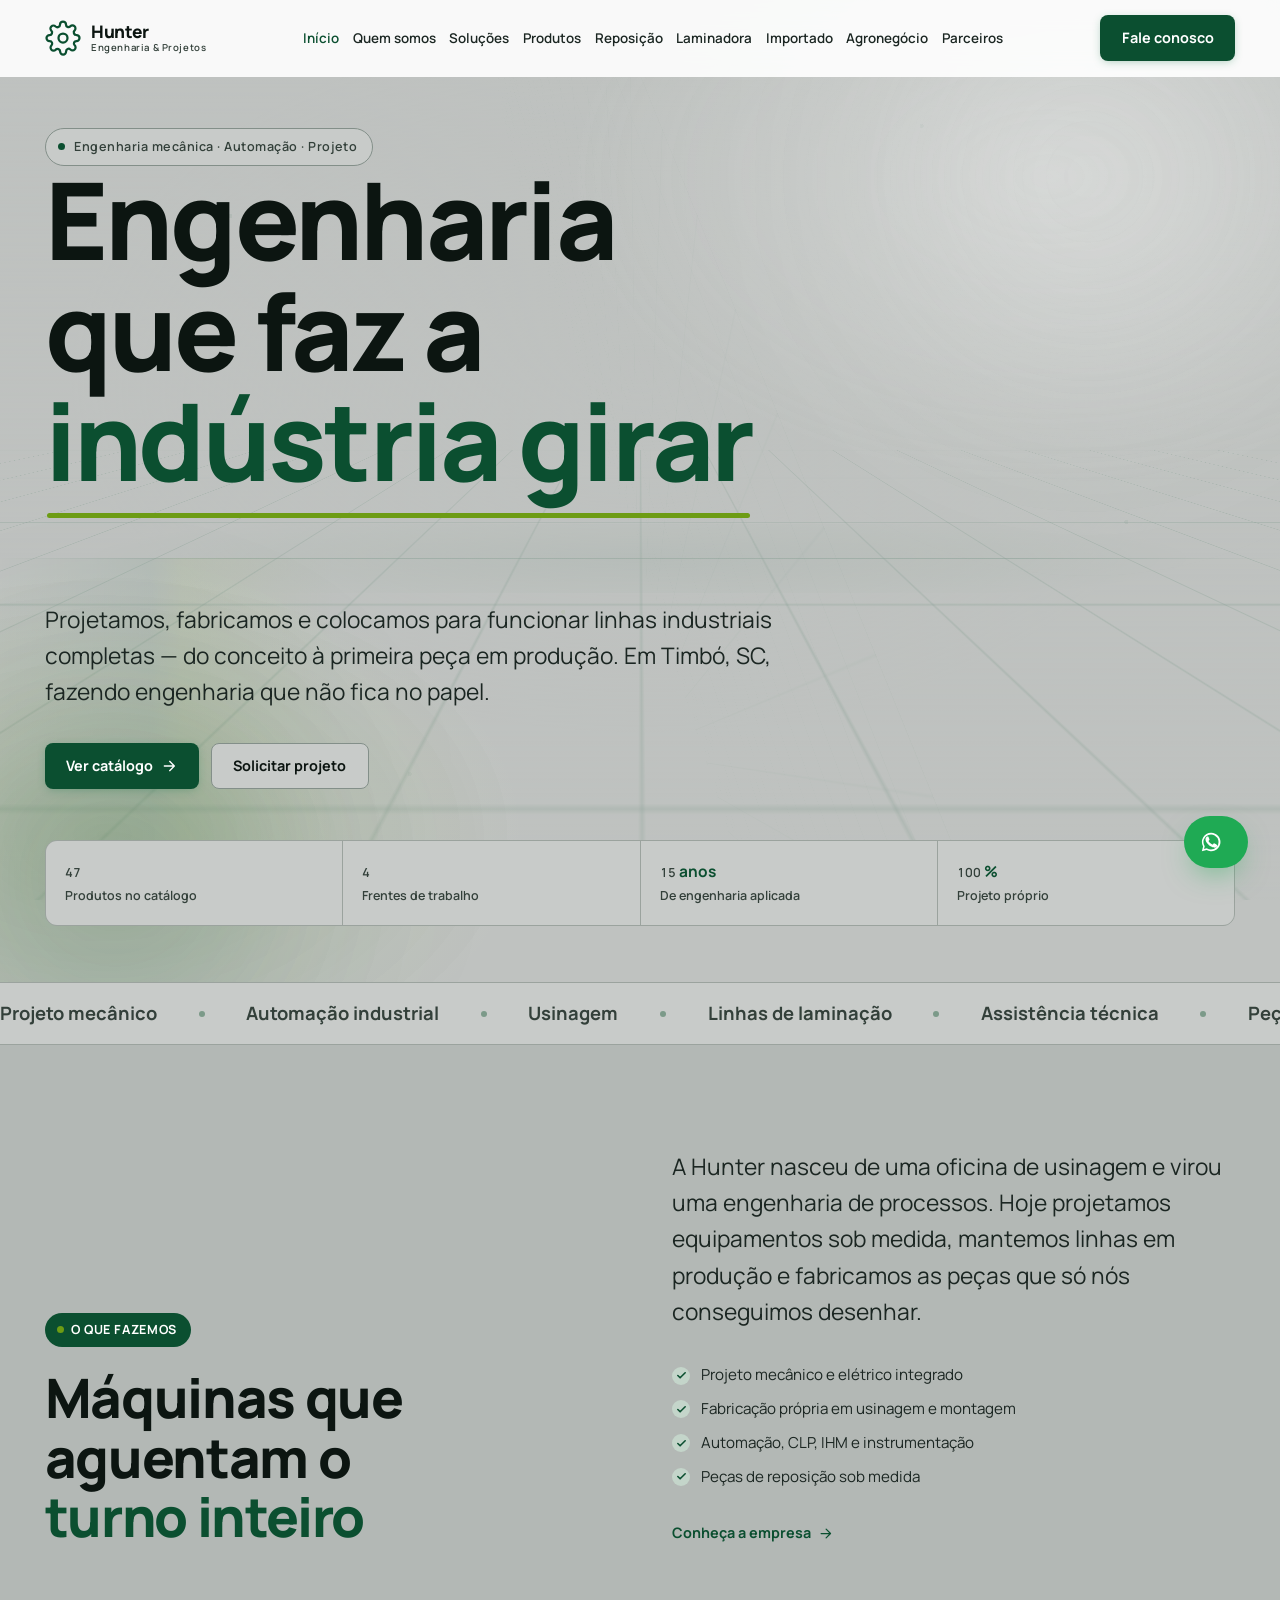
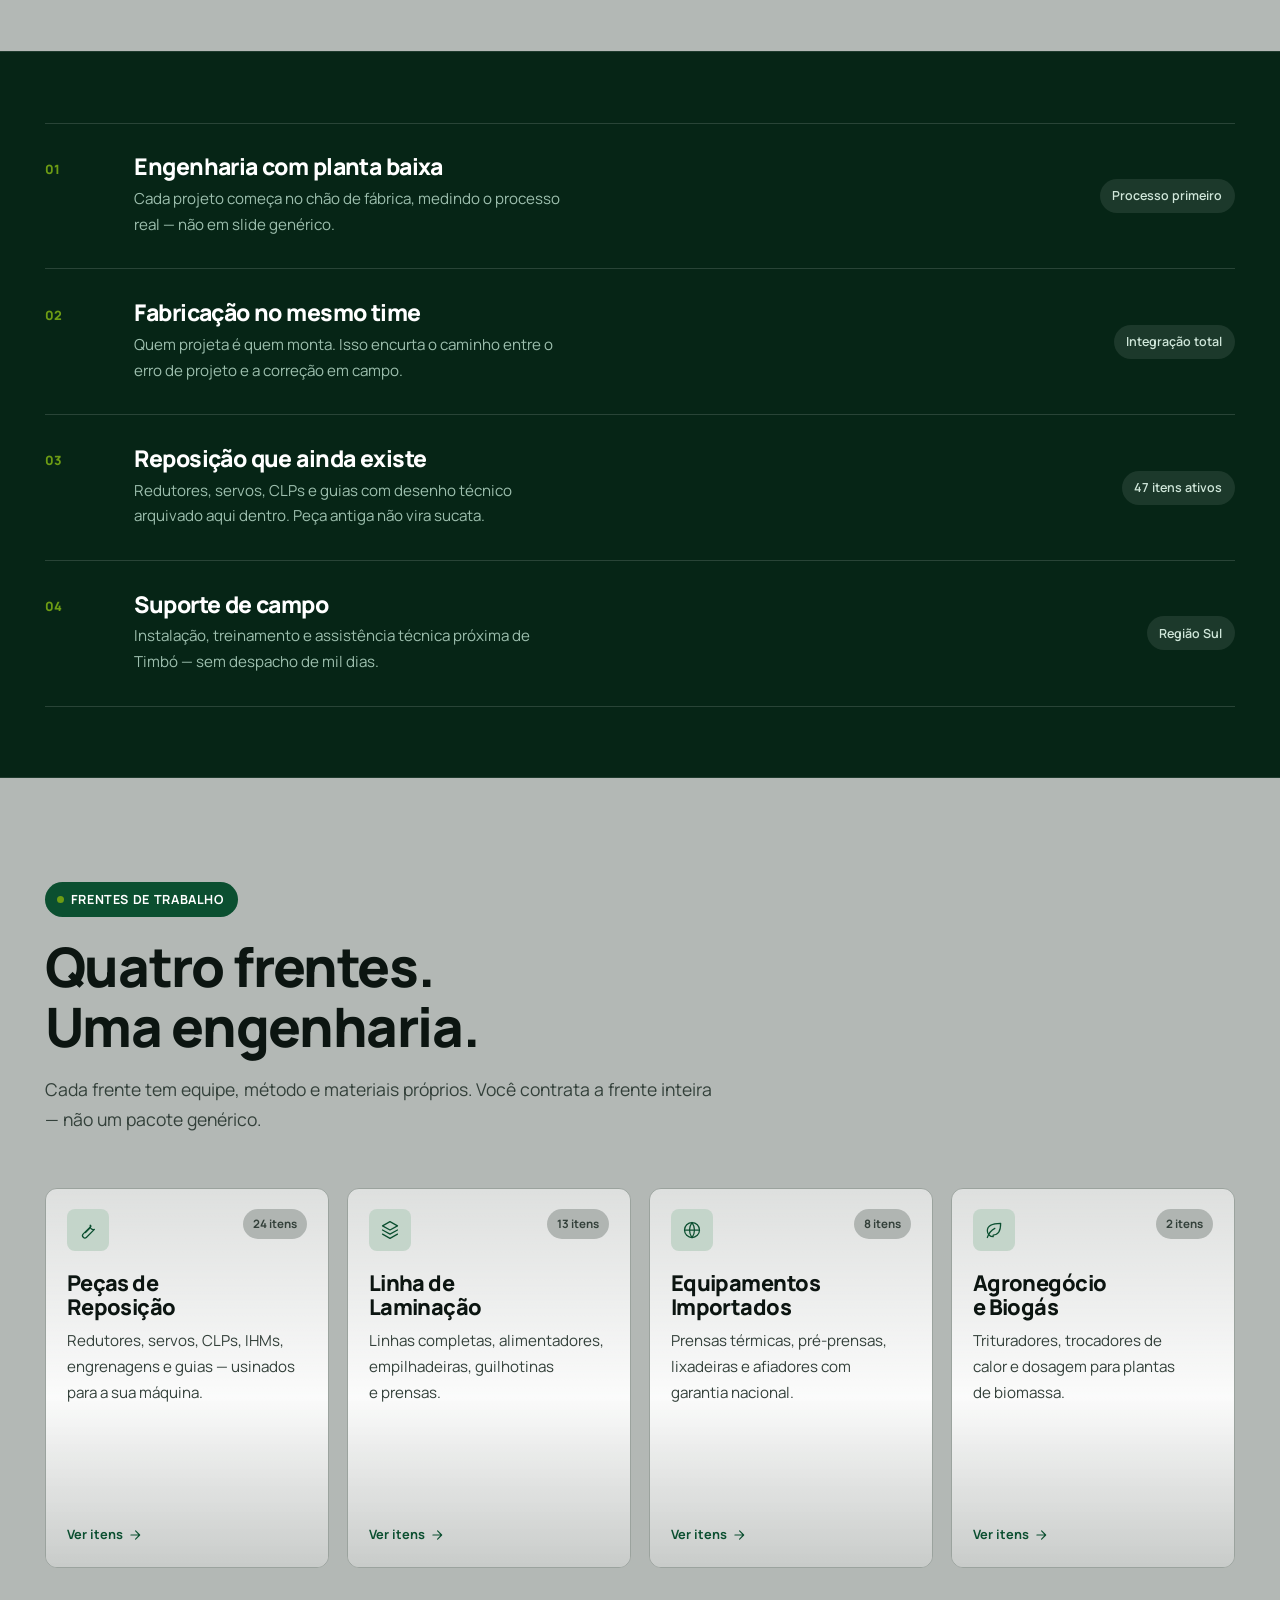
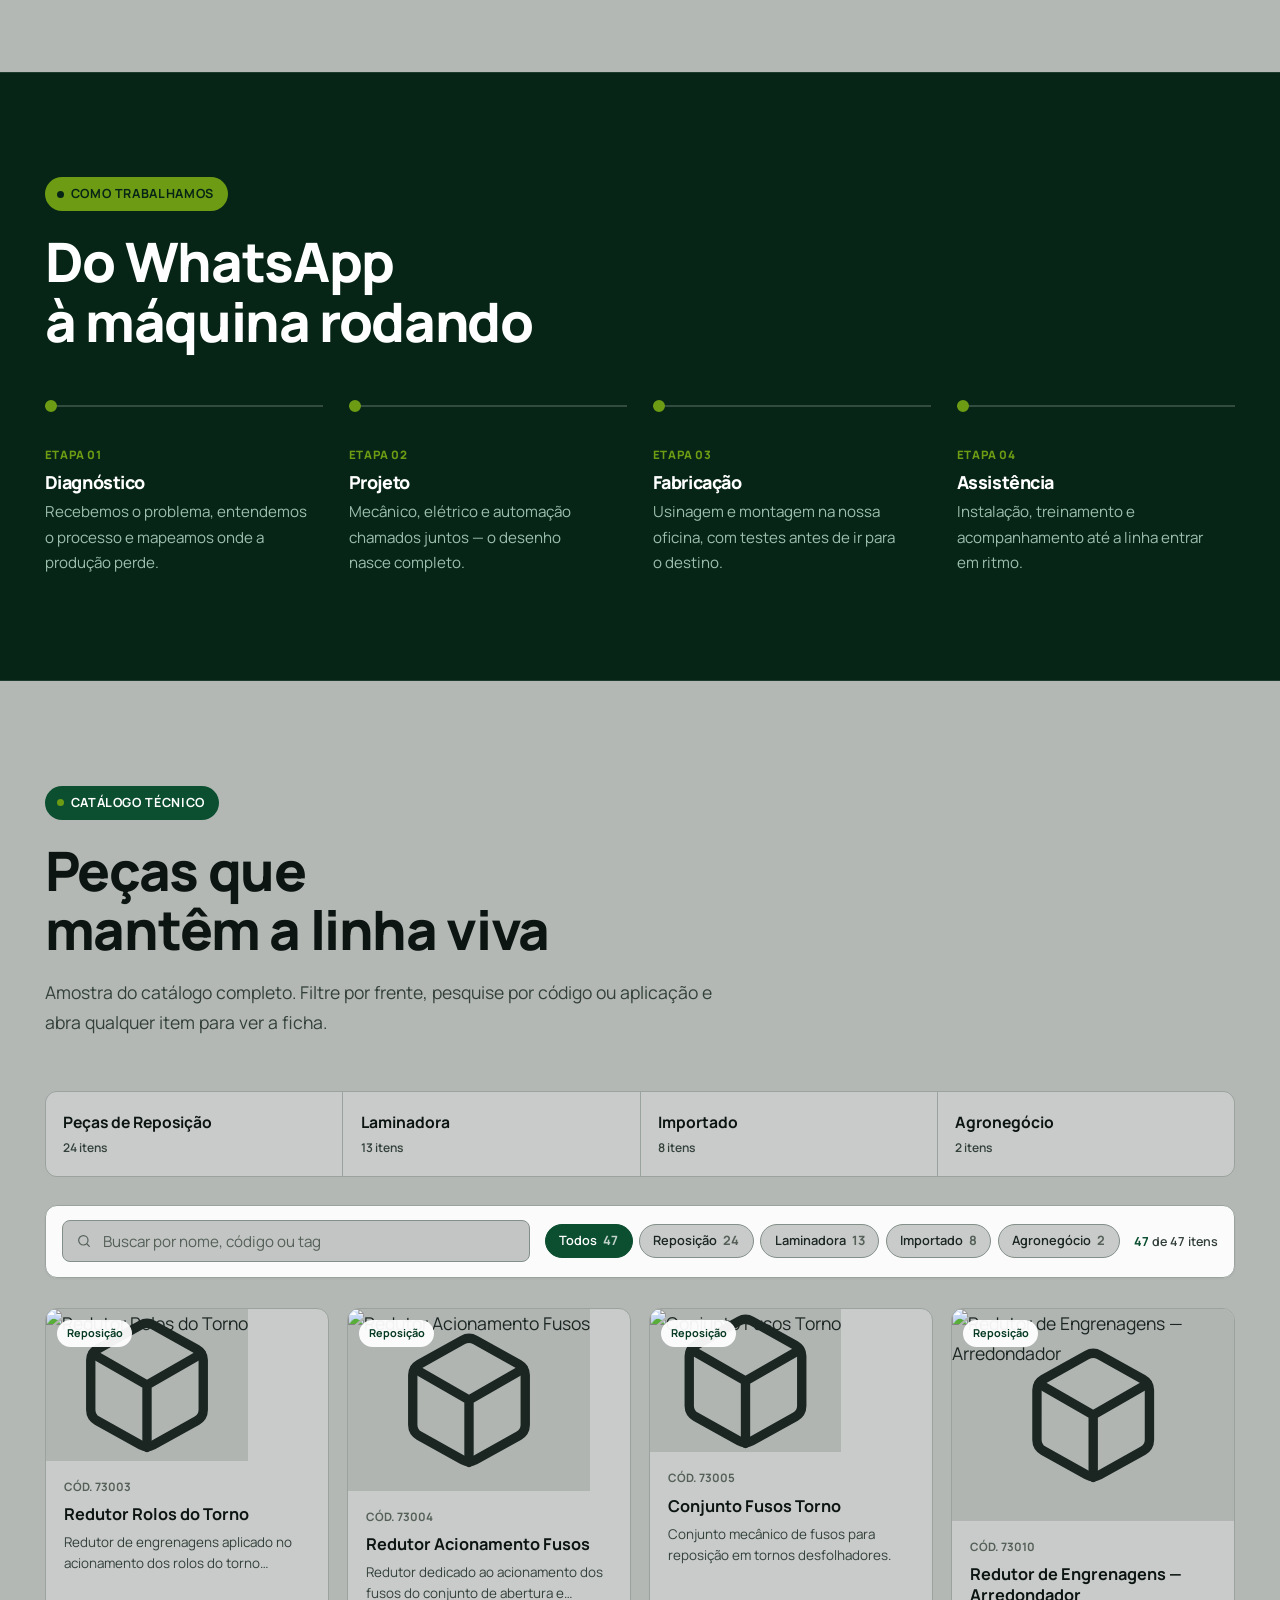
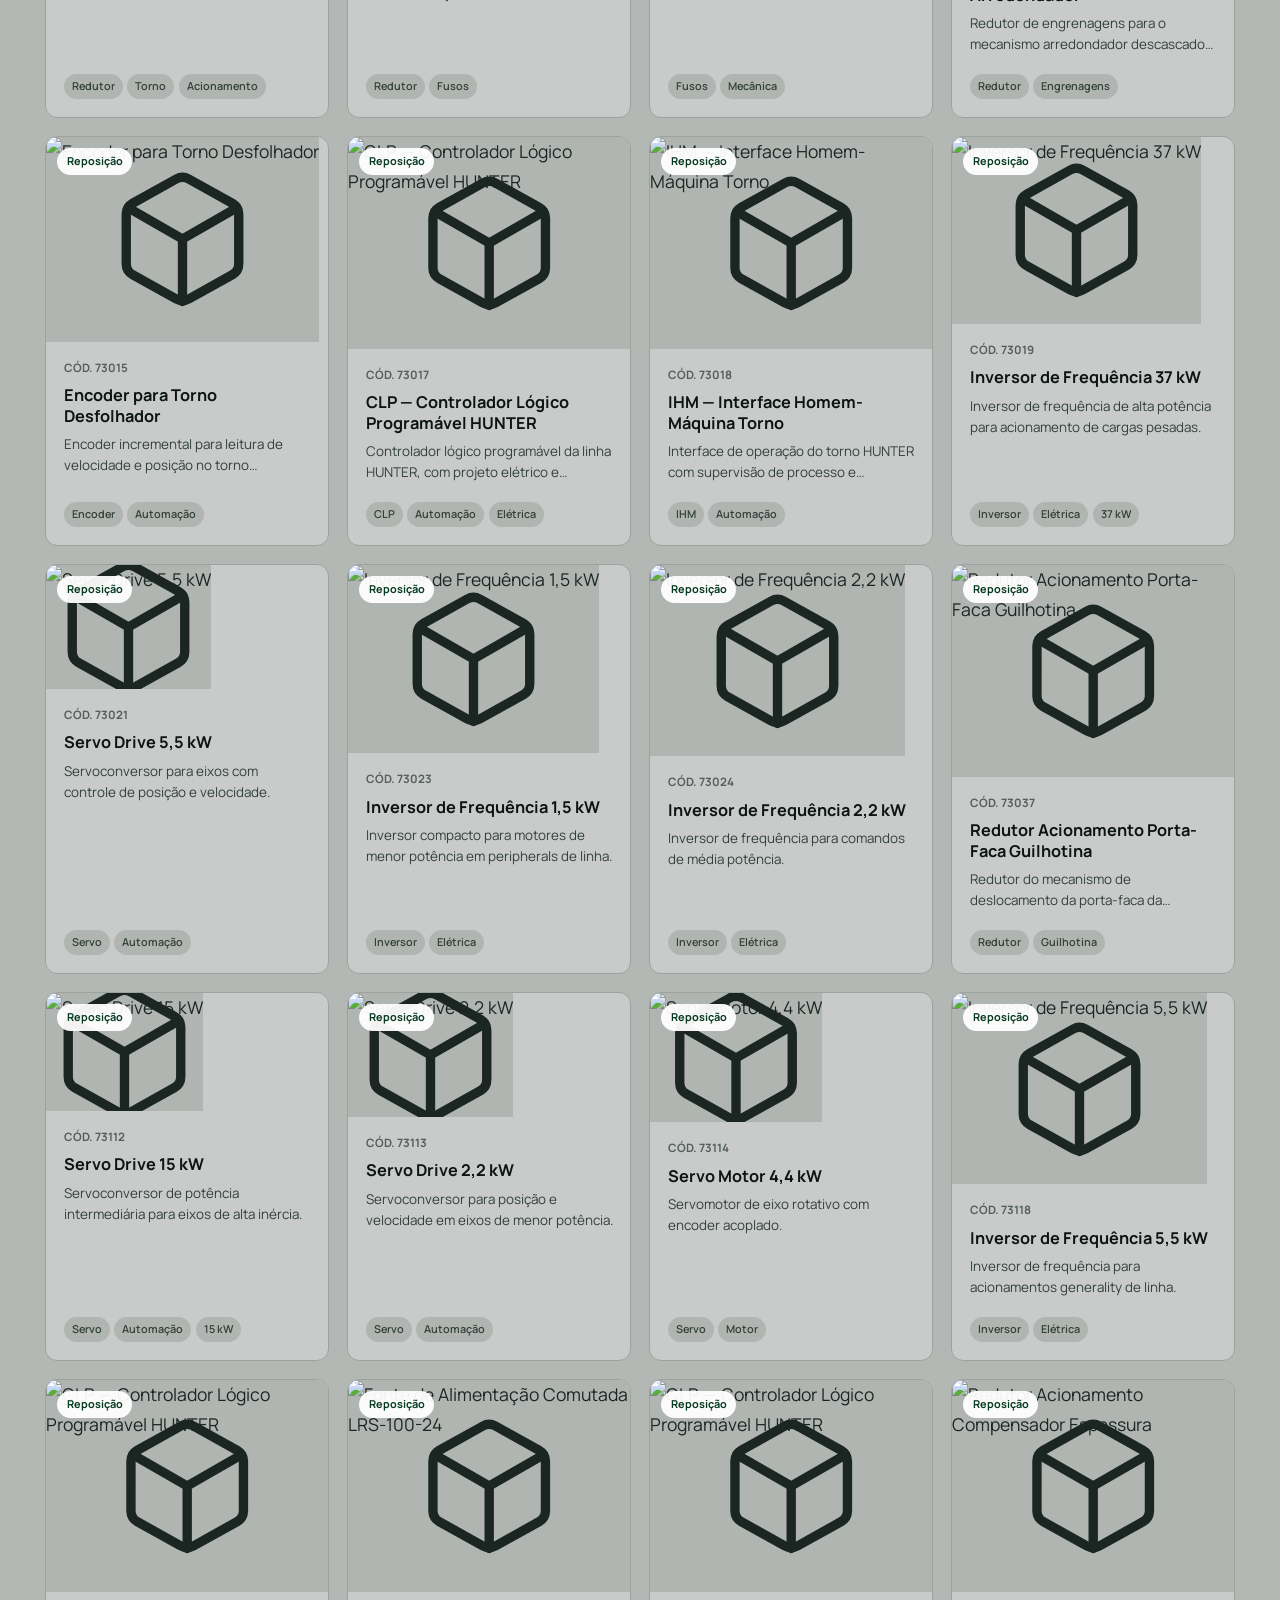
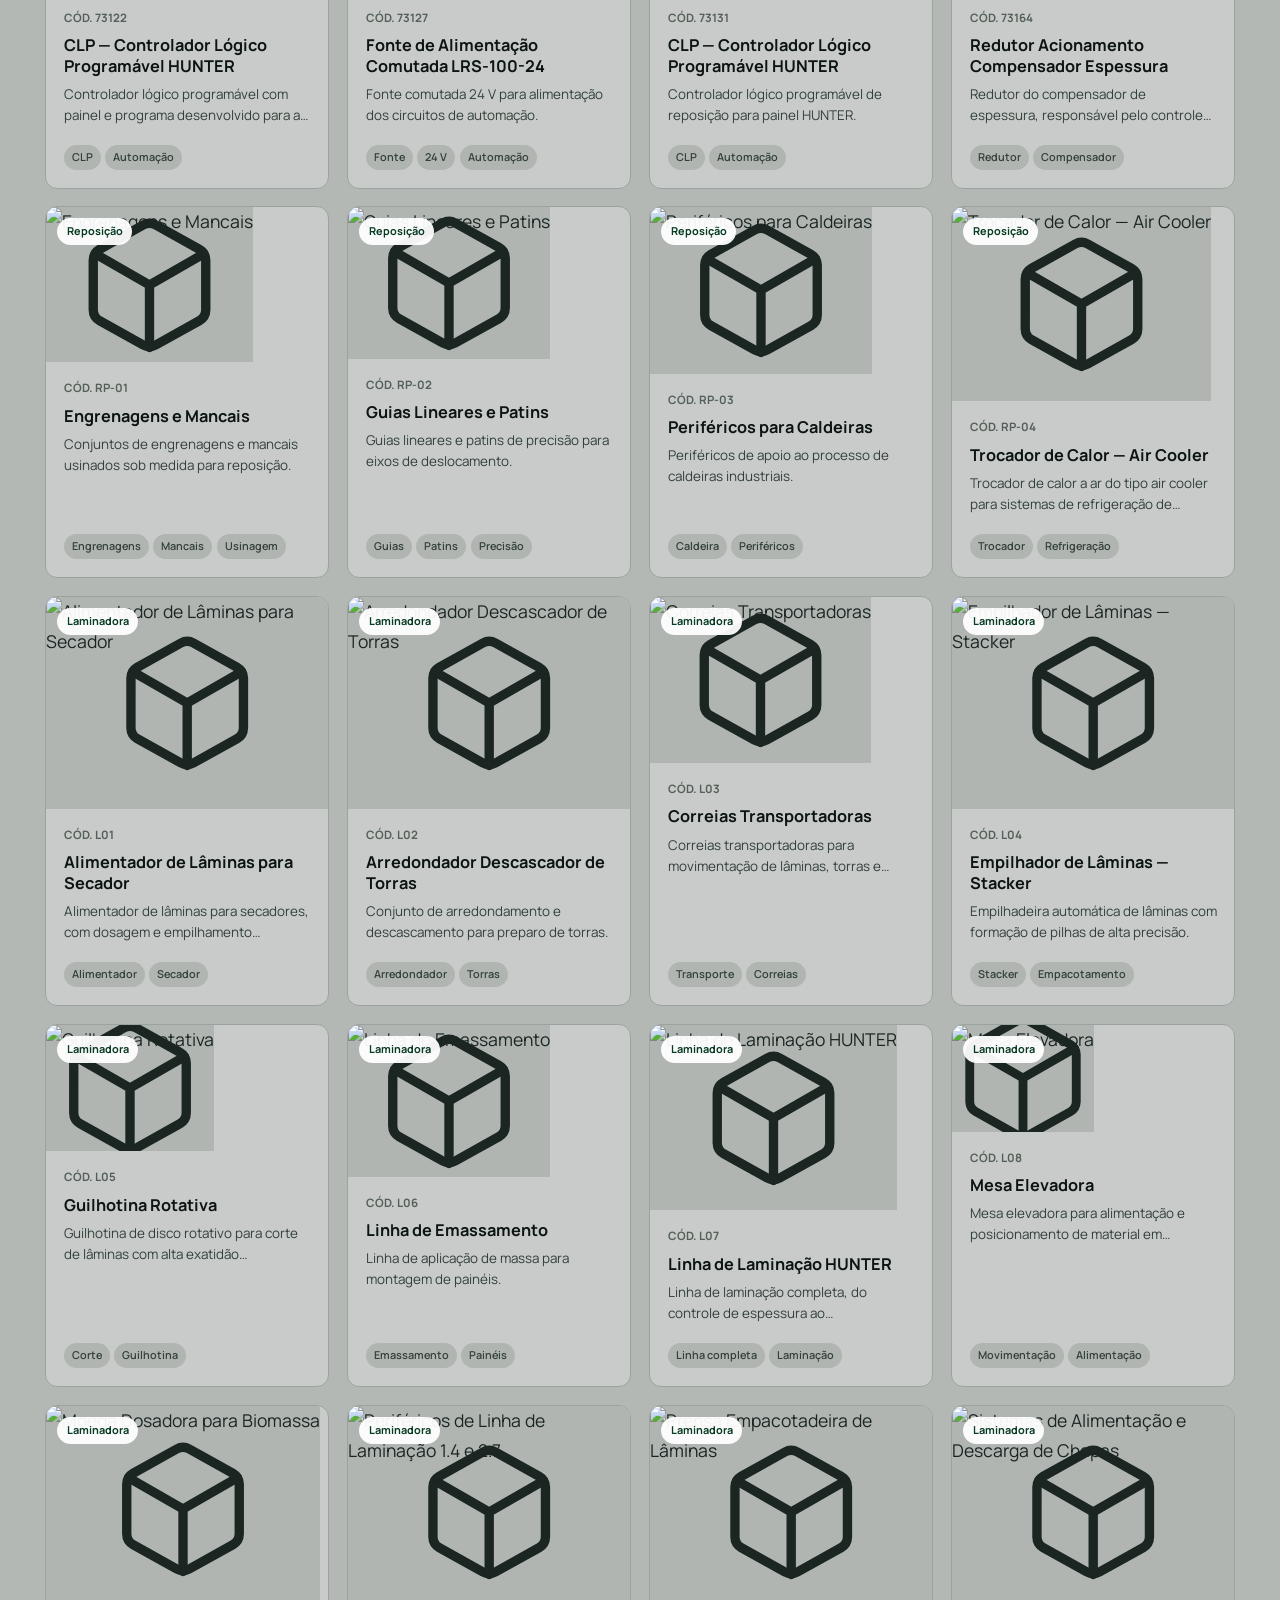
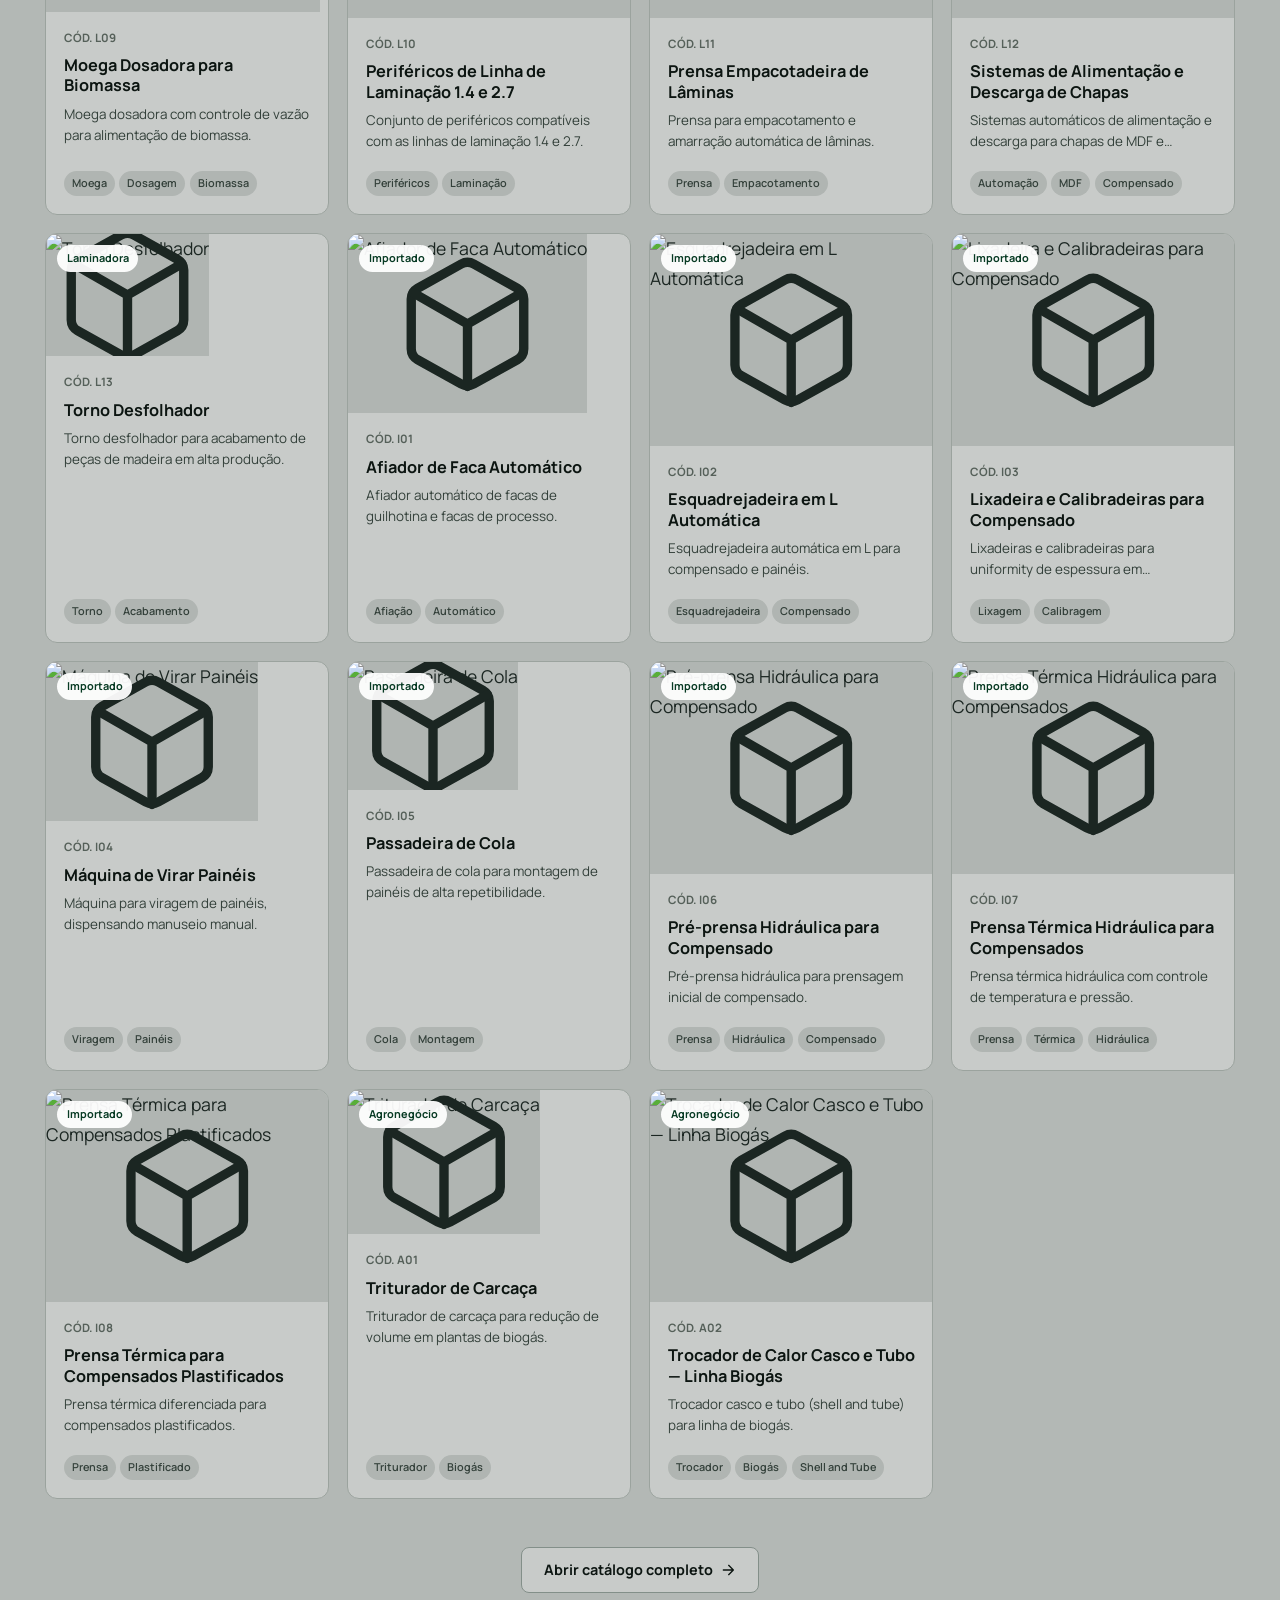
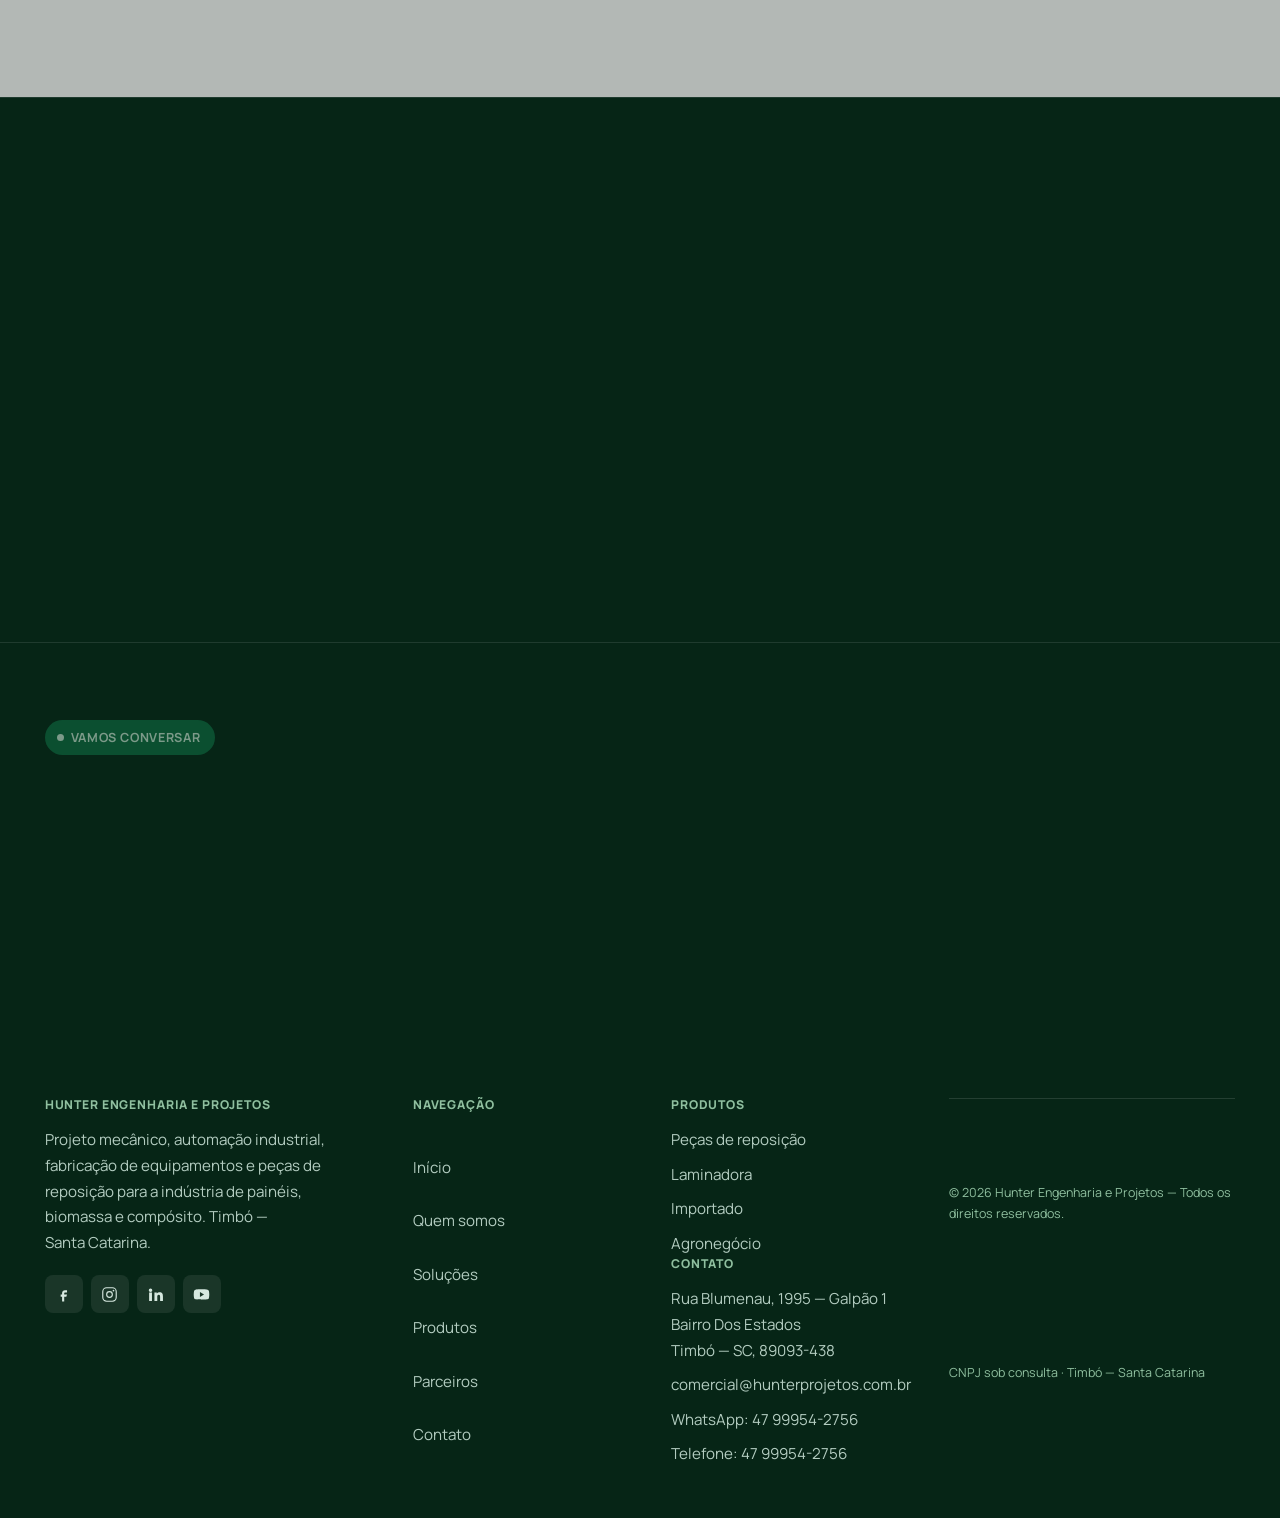
==== index.html @ d3ebcdc8 "Site institucional Hunter Engenharia e Projetos Site estatico multi-pagina, sem build e sem framewor" ====
<!DOCTYPE html>
<html lang="pt-BR">
<head>
<meta charset="utf-8">
<meta name="viewport" content="width=device-width, initial-scale=1">
<title>Hunter Engenharia e Projetos — Projetos, Automação e Linhas Industriais</title>
<meta name="description" content="Engenharia, projetos e fabricação de linhas de laminação, máquinas importadas, automação industrial e peças de reposição. Hunter Engenharia e Projetos, Timbó — SC.">
<meta name="theme-color" content="#04090c">
<meta property="og:type" content="website">
<meta property="og:locale" content="pt_BR">
<meta property="og:title" content="Hunter Engenharia e Projetos — Engenharia que produz">
<meta property="og:description" content="Projetos, fabricação, automação e assistência técnica para a indústria de painéis, biomassa e compósito.">
<link rel="icon" href="assets/img/favicon.svg" type="image/svg+xml">
<link rel="preconnect" href="https://fonts.googleapis.com">
<link rel="preconnect" href="https://fonts.gstatic.com" crossorigin>
<link href="https://fonts.googleapis.com/css2?family=Manrope:wght@400;500;600;700;800&display=swap" rel="stylesheet">
<link rel="stylesheet" href="assets/css/main.css">
</head>
<body>
<a class="skip" href="#conteudo">Pular para o conteúdo</a>
<div class="scroll-progress" aria-hidden="true"></div>
<!-- PRELOADER -->
  <div class="bg3d" aria-hidden="true">
    <div class="bg3d__wall"></div>
    <div class="bg3d__nodes"></div>
    <div class="bg3d__horizon"></div>
    <div class="bg3d__floor"></div>
    <div class="bg3d__beam"></div>
    <div class="bg3d__veil"></div>
  </div><div class="progress" aria-hidden="true"></div>
  <div class="preloader" role="status" aria-live="polite">
  <div class="pre-inner">
    <div class="pre-mark"><span>HUNTER</span></div>
    <div class="pre-bar"><i></i></div>
    <div class="pre-meta mono"><span>Carregando processos</span><b><span data-pre-num>000</span>%</b></div>
  </div>
</div>
<!-- HEADER -->
<header class="hdr">
  <div class="wrap hdr-in">
    <a class="logo" href="index.html" aria-label="Hunter Engenharia e Projetos — início"></a>
        <nav class="nav" aria-label="Navegação principal">
      <div class="nav-item"><a class="nav-link" href="index.html" data-nav="index.html">Início</a></div>
      <div class="nav-item"><a class="nav-link" href="quem-somos.html" data-nav="quem-somos.html">Quem somos</a></div>
      <div class="nav-item"><a class="nav-link" href="solucoes.html" data-nav="solucoes.html">Soluções</a></div>
      <div class="nav-item"><a class="nav-link" href="produtos.html" data-nav="produtos.html">Produtos</a></div>
      <div class="nav-item"><a class="nav-link" href="pages/reposicao.html" data-nav="reposicao.html">Reposição</a></div>
      <div class="nav-item"><a class="nav-link" href="pages/laminadora.html" data-nav="laminadora.html">Laminadora</a></div>
      <div class="nav-item"><a class="nav-link" href="pages/importado.html" data-nav="importado.html">Importado</a></div>
      <div class="nav-item"><a class="nav-link" href="pages/agronegocio.html" data-nav="agronegocio.html">Agronegócio</a></div>
      <div class="nav-item"><a class="nav-link" href="clientes.html" data-nav="clientes.html">Parceiros</a></div>
    </nav>

    <div class="hdr-cta">
      <a class="btn btn--primary" href="contato.html"><span>Fale conosco</span></a>
      <button class="burger" aria-label="Abrir menu" aria-expanded="false"><span></span><span></span><span></span></button>
    </div>
  </div>
</header>
<!-- DRAWER MOBILE -->
<div class="drawer" aria-hidden="true">
  <div class="drawer-bd"></div>
  <div class="drawer-panel">
    <div class="drawer-head">
      <span class="mono mono--teal">Menu</span>
      <button class="modal-x" aria-label="Fechar menu"><svg aria-hidden="true"><use href="#i-x"></use></svg></button>
    </div>
    <div class="drawer-body">
            <nav class="drawer-nav" aria-label="Navegação mobile">
        <a href="index.html">Início</a>
        <a href="quem-somos.html">Quem somos</a>
        <a href="solucoes.html">Soluções</a>
        <a href="produtos.html">Produtos</a>
        <a href="pages/reposicao.html">Reposição</a>
        <a href="pages/laminadora.html">Laminadora</a>
        <a href="pages/importado.html">Importado</a>
        <a href="pages/agronegocio.html">Agronegócio</a>
        <a href="clientes.html">Parceiros</a>
      </nav>

      <div class="drawer-cta">
        <a class="btn btn--primary" href="contato.html"><span>Solicitar orçamento</span></a>
        <a class="btn btn--ghost" href="https://api.whatsapp.com/send?phone=5547999542756" target="_blank" rel="noopener">
          <svg aria-hidden="true"><use href="#i-wa"></use></svg><span>WhatsApp</span>
        </a>
      </div>
      <div class="drawer-foot">
        <a class="mono" href="mailto:comercial@hunterprojetos.com.br">comercial@hunterprojetos.com.br</a>
        <p class="mono" style="margin-top:.8rem;color:var(--txt-4)">Rua Blumenau, 1995 — Galpão 1<br>Timbó — SC, 89093-438</p>
      </div>
    </div>
  </div>
</div>
<main id="conteudo">
  <!-- ======================= HERO ======================= -->
  <section class="hero">
<div class="wrap hero-in">
      <div class="hero-badge">
        <span class="pulse" aria-hidden="true"></span>
        <span class="mono">Engenharia mecânica · Automação · Projeto</span>
      </div>
      <h1>
          <span class="l"><span>Engenharia</span></span>
          <span class="l"><span>que faz a</span></span>
          <span class="l"><span><span class="hl">indústria girar</span></span></span>
        </h1>
      <p class="hero-sub">
        Projetamos, fabricamos e colocamos para funcionar linhas industriais completas —
        do conceito à primeira peça em produção. Em Timbó, SC, fazendo engenharia
        que não fica no papel.
      </p>
      <div class="hero-actions">
        <a class="btn btn--primary" href="produtos.html">
          <span>Ver catálogo</span>
          <svg aria-hidden="true"><use href="#i-arrow-r"></use></svg>
        </a>
        <a class="btn btn--ghost" href="contato.html">
          <span>Solicitar projeto</span>
        </a>
      </div>
      <div class="hero-stats">
        <div class="hero-stat">
          <b><span data-count="47">0</span></b>
          <span>Produtos no catálogo</span>
        </div>
        <div class="hero-stat">
          <b><span data-count="4">0</span></b>
          <span>Frentes de trabalho</span>
        </div>
        <div class="hero-stat">
          <b><span data-count="15">0</span><sup>anos</sup></b>
          <span>De engenharia aplicada</span>
        </div>
        <div class="hero-stat">
          <b><span data-count="100">0</span><sup>%</sup></b>
          <span>Projeto próprio</span>
        </div>
      </div>
    </div>
</section>
  <!-- ======================= MARQUEE ======================= -->
  <div class="marquee" data-speed="46" aria-hidden="true">
    <div class="mq-track">
      <span class="mq-item">Projeto mecânico</span>
      <span class="mq-item">Automação industrial</span>
      <span class="mq-item">Usinagem</span>
      <span class="mq-item">Linhas de laminação</span>
      <span class="mq-item">Assistência técnica</span>
      <span class="mq-item">Peças de reposição</span>
    </div>
  </div>
  <!-- ======================= MANIFESTO ======================= -->
  <section class="section">
<div class="wrap rel">
      <div class="grid g-2" style="align-items:end;gap:clamp(2rem,5vw,5rem)">
        <div>
          <span class="eyebrow">O que fazemos</span>
          <h2 class="d3" data-rv>
            Máquinas que<br>aguentam o<br><span class="accent">turno inteiro</span>
          </h2>
        </div>
        <div data-rv style="--d:.15s">
          <p class="lead">
            A Hunter nasceu de uma oficina de usinagem e virou uma engenharia de
            processos. Hoje projetamos equipamentos sob medida, mantemos linhas em
            produção e fabricamos as peças que só nós conseguimos desenhar.
          </p>
          <ul class="mono-list mt-3">
            <li>Projeto mecânico e elétrico integrado</li>
            <li>Fabricação própria em usinagem e montagem</li>
            <li>Automação, CLP, IHM e instrumentação</li>
            <li>Peças de reposição sob medida</li>
          </ul>
          <a class="arrow-link mt-3" href="quem-somos.html">
            Conheça a empresa <svg aria-hidden="true"><use href="#i-arrow-r"></use></svg>
          </a>
        </div>
      </div>
    </div>
  </section>
  <!-- ======================= DIFERENCIAIS ======================= -->
  <section class="section section--tight section--dark">
    <div class="wrap rel">
      <div class="dif-list" >
        <article class="dif" data-rv>
          <span class="dif-n">01</span>
          <div>
            <h3>Engenharia com planta baixa</h3>
            <p>Cada projeto começa no chão de fábrica, medindo o processo real — não em slide genérico.</p>
          </div>
          <span class="dif-tag">Processo primeiro</span>
        </article>
        <article class="dif" data-rv style="--d:.08s">
          <span class="dif-n">02</span>
          <div>
            <h3>Fabricação no mesmo time</h3>
            <p>Quem projeta é quem monta. Isso encurta o caminho entre o erro de projeto e a correção em campo.</p>
          </div>
          <span class="dif-tag">Integração total</span>
        </article>
        <article class="dif" data-rv style="--d:.16s">
          <span class="dif-n">03</span>
          <div>
            <h3>Reposição que ainda existe</h3>
            <p>Redutores, servos, CLPs e guias com desenho técnico arquivado aqui dentro. Peça antiga não vira sucata.</p>
          </div>
          <span class="dif-tag">47 itens ativos</span>
        </article>
        <article class="dif" data-rv style="--d:.24s">
          <span class="dif-n">04</span>
          <div>
            <h3>Suporte de campo</h3>
            <p>Instalação, treinamento e assistência técnica próxima de Timbó — sem despacho de mil dias.</p>
          </div>
          <span class="dif-tag">Região Sul</span>
        </article>
      </div>
    </div>
  </section>
  <!-- ======================= SOLUÇÕES ======================= -->
  <section class="section">
<div class="wrap rel">
      <div class="sec-head">
        <span class="eyebrow">Frentes de trabalho</span>
        <h2 class="d3" data-rv>Quatro frentes.<br>Uma engenharia.</h2>
        <p data-rv style="--d:.1s">
          Cada frente tem equipe, método e materiais próprios. Você contrata a
          frente inteira — não um pacote genérico.
        </p>
      </div>
      <div class="sol-grid">
        <a class="sol" href="pages/reposicao.html" data-rv>
          <span class="sol-img" aria-hidden="true" data-parallax="0.04"><img loading="lazy" decoding="async" src="https://www.hunterprojetos.com.br/admin/arquivos/produtos/01.28_04_2026_13_42_26_mini.jpeg" alt=""></span>
          <span class="sol-top">
            <span class="sol-ico" aria-hidden="true"><svg><use href="#i-wrench"></use></svg></span>
            <span class="sol-count">24 itens</span>
          </span>
          <h3>Peças de<br>Reposição</h3>
          <p>Redutores, servos, CLPs, IHMs, engrenagens e guias — usinados para a sua máquina.</p>
          <span class="sol-go">Ver itens <svg aria-hidden="true"><use href="#i-arrow-r"></use></svg></span>
          <span class="sol-big" aria-hidden="true">24</span>
        </a>
        <a class="sol" href="pages/laminadora.html" data-rv style="--d:.09s">
          <span class="sol-img" aria-hidden="true" data-parallax="0.04"><img loading="lazy" decoding="async" src="https://www.hunterprojetos.com.br/admin/arquivos/produtos/01.21_04_2026_16_25_47_mini.jpeg" alt=""></span>
          <span class="sol-top">
            <span class="sol-ico" aria-hidden="true"><svg><use href="#i-layers"></use></svg></span>
            <span class="sol-count">13 itens</span>
          </span>
          <h3>Linha de<br>Laminação</h3>
          <p>Linhas completas, alimentadores, empilhadeiras, guilhotinas e prensas.</p>
          <span class="sol-go">Ver itens <svg aria-hidden="true"><use href="#i-arrow-r"></use></svg></span>
          <span class="sol-big" aria-hidden="true">13</span>
        </a>
        <a class="sol" href="pages/importado.html" data-rv style="--d:.18s">
          <span class="sol-img" aria-hidden="true" data-parallax="0.04"><img loading="lazy" decoding="async" src="https://www.hunterprojetos.com.br/admin/arquivos/produtos/02.7_04_2026_19_49_11_mini.jpeg" alt=""></span>
          <span class="sol-top">
            <span class="sol-ico" aria-hidden="true"><svg><use href="#i-globe"></use></svg></span>
            <span class="sol-count">8 itens</span>
          </span>
          <h3>Equipamentos<br>Importados</h3>
          <p>Prensas térmicas, pré-prensas, lixadeiras e afiadores com garantia nacional.</p>
          <span class="sol-go">Ver itens <svg aria-hidden="true"><use href="#i-arrow-r"></use></svg></span>
          <span class="sol-big" aria-hidden="true">08</span>
        </a>
        <a class="sol" href="pages/agronegocio.html" data-rv style="--d:.27s">
          <span class="sol-img" aria-hidden="true" data-parallax="0.04"><img loading="lazy" decoding="async" src="https://www.hunterprojetos.com.br/admin/arquivos/produtos/01.14_04_2026_18_54_23_mini.jpeg" alt=""></span>
          <span class="sol-top">
            <span class="sol-ico" aria-hidden="true"><svg><use href="#i-leaf"></use></svg></span>
            <span class="sol-count">2 itens</span>
          </span>
          <h3>Agronegócio<br>e Biogás</h3>
          <p>Trituradores, trocadores de calor e dosagem para plantas de biomassa.</p>
          <span class="sol-go">Ver itens <svg aria-hidden="true"><use href="#i-arrow-r"></use></svg></span>
          <span class="sol-big" aria-hidden="true">02</span>
        </a>
      </div>
    </div>
  </section>
  <!-- ======================= PROCESSO ======================= -->
  <section class="section section--dark">
    <div class="wrap rel">
      <div class="sec-head">
        <span class="eyebrow">Como trabalhamos</span>
        <h2 class="d3" data-rv>Do WhatsApp<br>à máquina rodando</h2>
      </div>
      <div class="proc-track">
        <article class="proc" data-rv>
          <span class="proc-dot" aria-hidden="true"></span>
          <em>ETAPA 01</em>
          <h4>Diagnóstico</h4>
          <p>Recebemos o problema, entendemos o processo e mapeamos onde a produção perde.</p>
        </article>
        <article class="proc" data-rv style="--d:.12s">
          <span class="proc-dot" aria-hidden="true"></span>
          <em>ETAPA 02</em>
          <h4>Projeto</h4>
          <p>Mecânico, elétrico e automação chamados juntos — o desenho nasce completo.</p>
        </article>
        <article class="proc" data-rv style="--d:.24s">
          <span class="proc-dot" aria-hidden="true"></span>
          <em>ETAPA 03</em>
          <h4>Fabricação</h4>
          <p>Usinagem e montagem na nossa oficina, com testes antes de ir para o destino.</p>
        </article>
        <article class="proc" data-rv style="--d:.36s">
          <span class="proc-dot" aria-hidden="true"></span>
          <em>ETAPA 04</em>
          <h4>Assistência</h4>
          <p>Instalação, treinamento e acompanhamento até a linha entrar em ritmo.</p>
        </article>
      </div>
    </div>
  </section>
  <!-- ======================= DESTAQUE DE PRODUTOS ======================= -->
  <section class="section" data-products>
<div class="wrap rel">
      <div class="sec-head">
        <span class="eyebrow">Catálogo técnico</span>
        <h2 class="d3" data-rv>Peças que<br>mantêm a linha viva</h2>
        <p data-rv style="--d:.1s">
          Amostra do catálogo completo. Filtre por frente, pesquise por código
          ou aplicação e abra qualquer item para ver a ficha.
        </p>
      </div>
      <nav class="cat-switch" aria-label="Frentes de trabalho">
        <a href="pages/reposicao.html"><b>Peças de Reposição</b><span>24 itens</span></a>
        <a href="pages/laminadora.html"><b>Laminadora</b><span>13 itens</span></a>
        <a href="pages/importado.html"><b>Importado</b><span>8 itens</span></a>
        <a href="pages/agronegocio.html"><b>Agronegócio</b><span>2 itens</span></a>
      </nav>
      
      <div class="p-tools">
        <label class="search">
          <span class="sr-only">Pesquisar produtos</span>
          <svg aria-hidden="true"><use href="#i-search"></use></svg>
          <input type="search" placeholder="Buscar por nome, código ou tag" autocomplete="off">
        </label>
        <div class="filters" role="group" aria-label="Filtrar por categoria">
          <button class="chip is-active" type="button" data-cat="all">Todos <b>47</b></button>
          <button class="chip" type="button" data-cat="4">Reposição <b>24</b></button>
          <button class="chip" type="button" data-cat="6">Laminadora <b>13</b></button>
          <button class="chip" type="button" data-cat="7">Importado <b>8</b></button>
          <button class="chip" type="button" data-cat="8">Agronegócio <b>2</b></button>
        </div>
        <span class="result-count" data-result-count aria-live="polite"></span>
      </div>
      <div class="prod-grid"></div>
      <div class="col-center mt-4">
        <a class="btn btn--ghost" href="produtos.html">
          <span>Abrir catálogo completo</span>
          <svg aria-hidden="true"><use href="#i-arrow-r"></use></svg>
        </a>
      </div>
    </div>
  </section>
  <!-- ======================= DEPOIMENTO / MANIFESTO ======================= -->
  <section class="section section--dark">
    <div class="wrap rel">
      <div class="grid g-2" style="gap:clamp(2rem,5vw,4rem);align-items:center">
<div data-rv="left">
          <span class="eyebrow">Compromisso técnico</span>
          <blockquote class="quote-dark" style="margin-top:.6rem">
            Máquina parada é prejuízo por hora.
            <span class="accent">Nossa resposta</span>
            não espera o mês virar.
          </blockquote>
          <p class="mt-3" style="max-width:46ch">
            Por isso mantemos estrutura de usinagem, estoques de itens críticos e
            projeto arquivado de tudo que já fabricamos.
          </p>
          <a class="arrow-link mt-3" href="solucoes.html" style="color:var(--lime)">
            Ver a metodologia <svg aria-hidden="true"><use href="#i-arrow-r"></use></svg>
          </a>
        </div>
        <div class="dark-tiles" data-rv="right" style="grid-template-columns:repeat(2,1fr)">
          <div>
            <b>&lt; 24h</b>
            <span>Retorno de orçamento</span>
          </div>
          <div>
            <b class="plain">100%</b>
            <span>Projeto próprio</span>
          </div>
          <div>
            <b class="plain">4</b>
            <span>Frentes de trabalho</span>
          </div>
          <div>
            <b class="plain">1</b>
            <span>Time integrado</span>
          </div>
        </div>
      </div>
    </div>
  </section>
  <!-- ======================= CTA ======================= -->
  <section class="cta-band">
<div class="wrap cta-in">
      <div>
        <span class="eyebrow">Vamos conversar</span>
        <h2 data-rv>Tem um processo<br>para resolver?</h2>
        <p class="lead" data-rv style="--d:.1s">
          Manda a planta baixa, uma foto da peça ou simplesmente o problema.
          A gente responde com o caminho técnico, não com um orçamento genérico.
        </p>
      </div>
      <div class="flex-center" style="gap:.8rem;flex-wrap:wrap" data-rv="right">
        <a class="btn btn--primary" href="contato.html">
          <span>Solicitar orçamento</span>
          <svg aria-hidden="true"><use href="#i-arrow-r"></use></svg>
        </a>
        <a class="btn btn--ghost" href="https://api.whatsapp.com/send?phone=5547999542756" target="_blank" rel="noopener">
          <svg aria-hidden="true"><use href="#i-wa"></use></svg><span>Chamar no WhatsApp</span>
        </a>
      </div>
    </div>
  </section>
</main>
<!-- ======================= FOOTER ======================= -->
<footer class="ftr">
<div class="wrap">
    <div class="ftr-top">
      <div class="ftr-about">
        <h4>Hunter Engenharia e Projetos</h4>
        <p>
          Projeto mecânico, automação industrial, fabricação de equipamentos e
          peças de reposição para a indústria de painéis, biomassa e compósito.
          Timbó — Santa Catarina.
        </p>
        <div class="socials">
          <a class="soc" href="http://www.facebook.com/hunterengenhariamecanica/" target="_blank" rel="noopener" aria-label="Facebook"><svg aria-hidden="true"><use href="#i-fb"></use></svg></a>
          <a class="soc" href="http://www.instagram.com/hunter_engenharia/" target="_blank" rel="noopener" aria-label="Instagram"><svg aria-hidden="true"><use href="#i-ig"></use></svg></a>
          <a class="soc" href="http://www.linkedin.com/company/hunter-engenharia-mec%C3%A2nica-ltda/" target="_blank" rel="noopener" aria-label="LinkedIn"><svg aria-hidden="true"><use href="#i-in"></use></svg></a>
          <a class="soc" href="http://www.youtube.com/channel/UCeQCRPDoGMn2Jk5WJZ_OENA" target="_blank" rel="noopener" aria-label="YouTube"><svg aria-hidden="true"><use href="#i-yt"></use></svg></a>
        </div>
      </div>
      <nav class="ftr-links" aria-label="Navegação do rodapé">
        <h4>Navegação</h4>
        <a href="index.html">Início</a>
        <a href="quem-somos.html">Quem somos</a>
        <a href="solucoes.html">Soluções</a>
        <a href="produtos.html">Produtos</a>
        <a href="clientes.html">Parceiros</a>
        <a href="contato.html">Contato</a>
      </nav>
      <div>
        <h4>Produtos</h4>
        <div class="ftr-links">
          <a href="pages/reposicao.html">Peças de reposição</a>
          <a href="pages/laminadora.html">Laminadora</a>
          <a href="pages/importado.html">Importado</a>
          <a href="pages/agronegocio.html">Agronegócio</a>
      </div>
      <div>
        <h4>Contato</h4>
        <div class="ftr-links">
          <a href="https://goo.gl/maps/2sSJHYWtuVSKUH168" target="_blank" rel="noopener">
            Rua Blumenau, 1995 — Galpão 1<br>Bairro Dos Estados<br>Timbó — SC, 89093-438
          </a>
          <a href="mailto:comercial@hunterprojetos.com.br">comercial@hunterprojetos.com.br</a>
          <a href="https://api.whatsapp.com/send?phone=5547999542756" target="_blank" rel="noopener">WhatsApp: 47 99954-2756</a>
          <a href="tel:+5547999542756">Telefone: 47 99954-2756</a>
        </div>
      </div>
    </div>
    <div class="ftr-bot">
      <p>© <span data-year>2026</span> Hunter Engenharia e Projetos — Todos os direitos reservados.</p>
      <p>CNPJ sob consulta · Timbó — Santa Catarina</p>
    </div>
  </div>
</footer>
<a class="wa-float" href="https://api.whatsapp.com/send?phone=5547999542756" target="_blank" rel="noopener" aria-label="Falar no WhatsApp">
  <svg aria-hidden="true"><use href="#i-wa"></use></svg><span>Orçamento no WhatsApp</span>
</a>
<button class="to-top" aria-label="Voltar ao topo" data-to-top>
  <svg aria-hidden="true"><use href="#i-arrow-up"></use></svg>
</button>

<script src="assets/js/data.js"></script>
<script src="assets/js/main.js"></script>
</body>
</html>
---- assets/css/main.css ----
/* ============================================================
   HUNTER ENGENHARIA E PROJETOS
   Design System — Claro, cinza e verde
   main.css
   ============================================================ */

/* ------------------------------------------------------------
   1. TOKENS
   ------------------------------------------------------------ */
:root {
  /* TEMA GRAFITE — superficies 40% mais escuras que a versao clara
   (luminancia relativa x 0.6). Texto escuro sobre fundo medio para manter
   contraste AA: ink 9.2:1, ink-2 7.8:1, ink-3 5.4:1. */

  /* Superficies */
  --paper: #b3b8b5;
  --white: #c8cbc9;
  --g-50: #c2c5c3;
  --g-100: #b0b5b2;
  --g-200: #9ba39e;
  --g-300: #838f89;

  /* Marca — verde fechado, legivel sobre grafite */
  --green: #0b4f30;
  --green-dark: #073a23;
  --green-deep: #062516;
  --green-light: #c4d5ca;
  --green-tint: #a8c0b1;
  --green-soft: #7c9a89;
  --lime: #6d9c14;

  /* Texto — escuro sobre grafite */
  --ink: #0c1511;
  --ink-2: #1b2622;
  --ink-3: #33403a;
  --ink-4: #556059;

  /* Linhas */
  --line: #9ba39e;
  --line-2: #838f89;
  --line-3: #6c7973;

  /* Tipografia */
  --f-body: "Manrope", "Segoe UI", system-ui, -apple-system, sans-serif;

  --t-xs: clamp(0.72rem, 0.69rem + 0.12vw, 0.8rem);
  --t-sm: clamp(0.86rem, 0.82rem + 0.16vw, 0.98rem);
  --t-base: clamp(1rem, 0.95rem + 0.22vw, 1.1rem);
  --t-lg: clamp(1.15rem, 1.04rem + 0.55vw, 1.42rem);
  --t-xl: clamp(1.5rem, 1.25rem + 1.2vw, 2.15rem);
  --t-2xl: clamp(2rem, 1.5rem + 2.4vw, 3.4rem);
  --t-3xl: clamp(2.6rem, 1.8rem + 4vw, 5rem);
  --t-4xl: clamp(3.1rem, 1.9rem + 6vw, 7.4rem);

  /* Ritmo */
  --gap: clamp(1rem, 0.7rem + 1.2vw, 1.8rem);
  --pad-x: clamp(1.1rem, 0.4rem + 3vw, 3.5rem);
  --sec-y: clamp(3.5rem, 2.5rem + 5vw, 7.5rem);
  --maxw: 1400px;

  /* Movimento */
  --e-out: cubic-bezier(0.16, 1, 0.3, 1);
  --d: 0.45s;
  --radius: 12px;
  --radius-sm: 8px;
  --shadow-sm: 0 1px 2px rgba(22, 32, 28, 0.05);
  --shadow: 0 6px 24px -10px rgba(22, 32, 28, 0.16);
  --shadow-lg: 0 24px 60px -24px rgba(22, 32, 28, 0.28);
}

/* ------------------------------------------------------------
   2. RESET
   ------------------------------------------------------------ */
*, *::before, *::after { box-sizing: border-box; margin: 0; padding: 0; }

html {
  -webkit-text-size-adjust: 100%;
  scroll-behavior: smooth;
  scroll-padding-top: 96px;
  overflow-x: clip;
}

body {
  font-family: var(--f-body);
  font-size: var(--t-base);
  line-height: 1.7;
  color: var(--ink-2);
  background: var(--paper);
  overflow-x: hidden;
  -webkit-font-smoothing: antialiased;
  -moz-osx-font-smoothing: grayscale;
}

body.is-locked { overflow: hidden; }

img, svg, video, canvas { display: block; max-width: 100%; }
img { height: auto; }

a { color: inherit; text-decoration: none; }
button, input, select, textarea { font: inherit; color: inherit; background: none; border: none; outline: none; }
button { cursor: pointer; }
ul, ol { list-style: none; }
::selection { background: var(--green); color: #fff; }

::-webkit-scrollbar { width: 11px; height: 11px; }
::-webkit-scrollbar-track { background: var(--g-100); }
::-webkit-scrollbar-thumb { background: var(--g-300); border: 3px solid var(--g-100); border-radius: 99px; }
::-webkit-scrollbar-thumb:hover { background: var(--green); }

/* ------------------------------------------------------------
   3. TIPOGRAFIA
   ------------------------------------------------------------ */
h1, h2, h3, h4, h5 {
  font-weight: 800;
  line-height: 1.1;
  letter-spacing: -0.025em;
  color: var(--ink);
  text-wrap: balance;
}

.d1 { font-size: var(--t-4xl); }
.d2 { font-size: var(--t-3xl); }
.d3 { font-size: var(--t-2xl); }
.d4 { font-size: var(--t-xl); }

p { text-wrap: pretty; }
strong, b { color: var(--ink); font-weight: 700; }

.accent { color: var(--green); }
.accent-o { color: var(--green-dark); }

.lead {
  font-size: var(--t-lg);
  line-height: 1.6;
  color: var(--ink-2);
  max-width: 60ch;
}

/* Etiqueta pequena */
.mono {
  font-size: var(--t-xs);
  font-weight: 600;
  letter-spacing: 0.04em;
  color: var(--ink-3);
}
.mono--teal { color: var(--green); }
.mono--orange { color: var(--green); }

/* Etiqueta de secao — bloco verde para dar presenca */
.eyebrow {
  display: inline-flex;
  align-items: center;
  gap: 0.55em;
  padding: 0.4rem 0.9rem 0.4rem 0.75rem;
  background: var(--green);
  border-radius: 99px;
  font-size: var(--t-xs);
  font-weight: 700;
  letter-spacing: 0.05em;
  text-transform: uppercase;
  color: #fff;
  margin-bottom: 1.3rem;
}
.eyebrow::before {
  content: "";
  width: 7px;
  height: 7px;
  background: var(--lime);
  border-radius: 50%;
  flex-shrink: 0;
}

.sec-head {
  position: relative;
  z-index: 1;
  max-width: 860px;
  margin-bottom: clamp(2rem, 1.4rem + 2.4vw, 3.5rem);
}
.sec-head--center { margin-inline: auto; text-align: center; }
.sec-head--center .eyebrow { justify-content: center; }
.sec-head p { margin-top: 1.1rem; color: var(--ink-3); max-width: 62ch; }
.sec-head--center p { margin-inline: auto; }

/* ------------------------------------------------------------
   4. LAYOUT
   ------------------------------------------------------------ */
.wrap { width: 100%; max-width: var(--maxw); margin-inline: auto; padding-inline: var(--pad-x); }

.section { position: relative; padding-block: var(--sec-y); }
.section--tight { padding-block: clamp(2.5rem, 2rem + 3vw, 4.5rem); }
.section--white { background: var(--white); }
.section--gray { background: var(--g-100); }

.sec-head--center { max-width: 780px; }

.grid { display: grid; gap: var(--gap); }
.g-2 { grid-template-columns: repeat(2, 1fr); }
.g-3 { grid-template-columns: repeat(3, 1fr); }
.g-4 { grid-template-columns: repeat(4, 1fr); }

/* ------------------------------------------------------------
   5. PRELOADER
   ------------------------------------------------------------ */
.preloader {
  position: fixed;
  inset: 0;
  z-index: 10000;
  display: grid;
  place-items: center;
  background: var(--white);
  transition: opacity 0.5s ease, visibility 0.5s;
}
.preloader.is-done { opacity: 0; visibility: hidden; }

.pre-inner {
  display: flex;
  flex-direction: column;
  align-items: center;
  gap: 1.4rem;
  width: min(280px, 74vw);
}
.pre-mark {
  font-size: clamp(1.6rem, 6vw, 2.4rem);
  font-weight: 800;
  letter-spacing: -0.02em;
  color: var(--ink);
  line-height: 1;
  overflow: hidden;
}
.pre-mark span { display: inline-block; transform: translateY(105%); animation: preRise 0.8s ease-out forwards; }
@keyframes preRise { to { transform: translateY(0); } }

.pre-bar { width: 100%; height: 3px; background: var(--g-100); overflow: hidden; border-radius: 99px; }
.pre-bar i { display: block; height: 100%; width: 0%; background: var(--green); border-radius: 99px; }
.pre-meta { display: flex; justify-content: space-between; width: 100%; color: var(--ink-3); }
.pre-meta b { color: var(--green); }

/* ------------------------------------------------------------
   6. HEADER
   ------------------------------------------------------------ */
.hdr {
  position: fixed;
  top: 0;
  left: 0;
  width: 100%;
  z-index: 8000;
  background: rgba(255, 255, 255, 0.9);
  backdrop-filter: blur(12px);
  -webkit-backdrop-filter: blur(12px);
  border-bottom: 1px solid transparent;
  transition: box-shadow 0.3s ease, border-color 0.3s ease, transform 0.35s ease;
}
.hdr.is-stuck {
  border-bottom-color: var(--line);
  box-shadow: 0 4px 20px -12px rgba(22, 32, 28, 0.22);
}
.hdr.is-hidden { transform: translateY(-100%); }

.hdr-in { display: flex; align-items: center; justify-content: space-between; gap: 1.5rem; min-height: 76px; }

.logo { display: flex; align-items: center; gap: 0.65rem; flex-shrink: 0; }
.logo-mark { width: 36px; height: 36px; flex-shrink: 0; color: var(--green); transition: transform 0.5s ease; }
.logo-mark svg { width: 100%; height: 100%; }
.logo:hover .logo-mark { transform: rotate(90deg); }
.logo-txt { font-size: 1.2rem; font-weight: 800; line-height: 1.05; letter-spacing: -0.02em; color: var(--ink); }
.logo-txt small {
  display: block;
  font-size: 0.6rem;
  font-weight: 600;
  letter-spacing: 0.06em;
  color: var(--ink-3);
  margin-top: 1px;
}

/* Navegação */
.nav { display: flex; align-items: center; gap: clamp(0.6rem, 1.6vw, 1.9rem); }
.nav-item { position: relative; }
.nav-link {
  display: inline-flex;
  align-items: center;
  gap: 0.4em;
  font-size: 0.92rem;
  font-weight: 600;
  color: var(--ink-2);
  padding: 0.5rem 0;
  transition: color 0.2s ease;
}
.nav-link:hover, .nav-item.is-open .nav-link { color: var(--green); }
.nav-link .caret {
  width: 6px;
  height: 6px;
  border-right: 1.5px solid currentColor;
  border-bottom: 1.5px solid currentColor;
  transform: rotate(45deg) translateY(-2px);
  transition: transform 0.25s ease;
}
.nav-item.is-open .nav-link .caret { transform: rotate(-135deg) translateY(-2px); }
.nav-item.is-active .nav-link { color: var(--green); }

/* Menu suspenso */
.mega {
  position: absolute;
  top: calc(100% + 12px);
  left: 50%;
  width: min(720px, 84vw);
  transform: translate(-50%, 10px);
  background: var(--white);
  border: 1px solid var(--line);
  border-radius: var(--radius);
  box-shadow: var(--shadow-lg);
  opacity: 0;
  visibility: hidden;
  transition: opacity 0.25s ease, transform 0.25s ease, visibility 0.25s;
  overflow: hidden;
}
.nav-item.is-open .mega { opacity: 1; visibility: visible; transform: translate(-50%, 0); }
.mega-grid { display: grid; grid-template-columns: repeat(2, 1fr); gap: 1px; background: var(--line); }
.mega-card {
  display: block;
  padding: 1.2rem 1.3rem;
  background: var(--white);
  transition: background 0.25s ease;
}
.mega-card:hover { background: var(--green-light); }
.mega-card i {
  display: grid;
  place-items: center;
  width: 32px;
  height: 32px;
  border-radius: var(--radius-sm);
  background: var(--green-light);
  color: var(--green);
  margin-bottom: 0.7rem;
  transition: background 0.25s ease, color 0.25s ease;
}
.mega-card i svg { width: 17px; height: 17px; }
.mega-card:hover i { background: var(--green); color: #fff; }
.mega-card b { display: block; font-size: 1rem; font-weight: 700; color: var(--ink); }
.mega-card span { display: block; font-size: 0.75rem; font-weight: 500; color: var(--ink-3); margin-top: 0.2rem; }

.hdr-cta { display: flex; align-items: center; gap: 0.8rem; }

/* Botão de menu */
.burger {
  display: none;
  width: 42px;
  height: 42px;
  position: relative;
  border: 1px solid var(--line-2);
  border-radius: var(--radius-sm);
  background: var(--white);
  flex-shrink: 0;
}
.burger span {
  position: absolute;
  left: 11px;
  width: 20px;
  height: 2px;
  background: var(--ink);
  border-radius: 2px;
  transition: transform 0.3s ease, opacity 0.2s;
}
.burger span:nth-child(1) { top: 14px; }
.burger span:nth-child(2) { top: 20px; }
.burger span:nth-child(3) { top: 26px; }
.burger.is-active span:nth-child(1) { transform: translateY(6px) rotate(45deg); }
.burger.is-active span:nth-child(2) { opacity: 0; }
.burger.is-active span:nth-child(3) { transform: translateY(-6px) rotate(-45deg); }

/* ------------------------------------------------------------
   7. BOTÕES
   ------------------------------------------------------------ */
.btn {
  --bh: 46px;
  position: relative;
  display: inline-flex;
  align-items: center;
  justify-content: center;
  gap: 0.55em;
  height: var(--bh);
  padding-inline: 1.35rem;
  font-size: 0.9rem;
  font-weight: 700;
  white-space: nowrap;
  border-radius: var(--radius-sm);
  transition: background 0.25s ease, color 0.25s ease, border-color 0.25s ease,
              box-shadow 0.25s ease, transform 0.15s ease;
}
.btn svg { width: 16px; height: 16px; flex-shrink: 0; }
.btn:active { transform: translateY(1px); }

.btn--primary { background: var(--green); color: #fff; box-shadow: 0 2px 10px -2px rgba(31, 122, 77, 0.4); }
.btn--primary:hover { background: var(--green-dark); box-shadow: 0 6px 18px -4px rgba(31, 122, 77, 0.45); }

.btn--ghost { border: 1px solid var(--line-2); background: var(--white); color: var(--ink); }
.btn--ghost:hover { border-color: var(--green); color: var(--green); background: var(--green-light); }

.btn--dark { background: #fff; color: var(--green-deep); font-weight: 700; }
.btn--dark:hover { background: var(--green-light); }

.arrow-link {
  display: inline-flex;
  align-items: center;
  gap: 0.5em;
  font-size: 0.9rem;
  font-weight: 700;
  color: var(--green);
  transition: gap 0.25s ease, color 0.25s ease;
}
.arrow-link:hover { gap: 0.85em; color: var(--green-dark); }
.arrow-link svg { width: 15px; height: 15px; }

/* ------------------------------------------------------------
   8. HERO
   ------------------------------------------------------------ */
.hero {
  position: relative;
  min-height: 92svh;
  display: flex;
  align-items: center;
  padding-top: clamp(5.5rem, 4.5rem + 5vw, 8rem);
  padding-bottom: clamp(2rem, 1.5rem + 2.5vw, 4rem);
  overflow: hidden;
  background:
    radial-gradient(ellipse 60% 50% at 82% 18%, rgba(255, 255, 255, 0.24), transparent 62%),
    radial-gradient(ellipse 55% 45% at 8% 85%, rgba(109, 156, 20, 0.14), transparent 60%),
    rgba(200, 203, 201, 0.55);
}

.hero-in { position: relative; z-index: 2; width: 100%; }

.hero-badge {
  display: inline-flex;
  align-items: center;
  gap: 0.6rem;
  padding: 0.45rem 0.95rem 0.45rem 0.75rem;
  border: 1px solid var(--line-2);
  border-radius: 99px;
  background: var(--white);
  margin-bottom: clamp(1.2rem, 2.4vw, 2rem);
}
.pulse { width: 7px; height: 7px; border-radius: 50%; background: var(--green); flex-shrink: 0; position: relative; }
.pulse::after {
  content: "";
  position: absolute;
  inset: -4px;
  border-radius: 50%;
  border: 2px solid var(--green);
  opacity: 0;
  animation: pulse 2.4s ease-out infinite;
}
@keyframes pulse {
  0% { transform: scale(0.7); opacity: 0.8; }
  100% { transform: scale(1.4); opacity: 0; }
}

/* Padding + margens negativas dao espaco aos acentos e descendentes sem alterar o
   ritmo das linhas. Sem isso o overflow hidden da animacao corta o "g" e o "i". */
.hero h1 {
  font-size: var(--t-4xl);
  line-height: 1.02;
  padding: 0.5em 0;
  margin-top: -0.5em;
  margin-bottom: calc(clamp(1rem, 1.6vw, 1.5rem) + 0.5em);
}
/* O titulo e visivel por padrao; a animacao so e aplicada quando o JS marca .h-anim */
.hero h1 .l { display: block; overflow: hidden; padding: 0.21em 0 0.3em; margin: -0.5em 0; }
.hero h1 .l > span { display: block; }
.h-anim .hero h1 .l > span { transform: translateY(104%); }
.h-anim .hero.is-in .l > span { animation: lineUp 0.95s ease-out forwards; }
.h-anim .hero.is-in .l:nth-child(1) > span { animation-delay: 0.06s; }
.h-anim .hero.is-in .l:nth-child(2) > span { animation-delay: 0.16s; }
.h-anim .hero.is-in .l:nth-child(3) > span { animation-delay: 0.26s; }
@keyframes lineUp { to { transform: translateY(0); } }

.hero h1 .faded { color: var(--ink-4); }
.hero h1 .slash { color: var(--green); }

/* Palavra-chave destacada no titulo */
.hero h1 .hl {
  position: relative;
  display: inline-block;
  color: var(--green);
  white-space: nowrap;
}
.hero h1 .hl::after {
  content: "";
  position: absolute;
  left: 0.02em;
  right: 0.02em;
  bottom: -0.21em;
  height: 0.045em;
  background: var(--lime);
  border-radius: 99px;
  z-index: -1;
  transform: scaleX(0);
  transform-origin: 0 50%;
  transition: transform 0.9s var(--e-out) 0.75s;
}
.hero.is-in .hero h1 .hl::after,
.h-anim .hero.is-in h1 .hl::after { transform: scaleX(1); }

.hero-sub { max-width: 56ch; font-size: var(--t-lg); color: var(--ink-2); line-height: 1.6; }
.hero-actions { display: flex; flex-wrap: wrap; gap: 0.75rem; margin-top: clamp(1.5rem, 2.5vw, 2.2rem); }

.hero-stats {
  display: grid;
  grid-template-columns: repeat(4, 1fr);
  gap: 1px;
  margin-top: clamp(2.5rem, 4vw, 4rem);
  background: var(--line);
  border: 1px solid var(--line);
  border-radius: var(--radius);
  overflow: hidden;
}
.hero-stat { background: var(--white); padding: clamp(0.9rem, 1.5vw, 1.4rem); transition: background 0.3s ease; }
.hero-stat:hover { background: var(--green-light); }
.hero-stat b { display: flex; align-items: baseline; gap: 3px; font-size: clamp(1.5rem, 3vw, 2.3rem); font-weight: 800; line-height: 1.1; color: var(--ink); }
.hero-stat b sup { font-size: 0.42em; font-weight: 700; color: var(--green); line-height: 1; }
.hero-stat span { display: block; font-size: 0.78rem; font-weight: 600; color: var(--ink-3); margin-top: 0.35rem; }

.scroll-cue { display: none; }

/* ------------------------------------------------------------
   9. MARQUEE
   ------------------------------------------------------------ */
.marquee {
  display: flex;
  overflow: hidden;
  padding-block: 0.9rem;
  border-block: 1px solid var(--line);
  background: var(--white);
  user-select: none;
}
.mq-track {
  display: flex;
  flex-shrink: 0;
  gap: 2.6rem;
  padding-right: 2.6rem;
  align-items: center;
  animation: mqRun linear infinite;
  will-change: transform;
}
.marquee:hover .mq-track { animation-play-state: paused; }
@keyframes mqRun { to { transform: translateX(-100%); } }

.mq-item {
  display: inline-flex;
  align-items: center;
  gap: 2.6rem;
  font-size: clamp(0.9rem, 1.6vw, 1.15rem);
  font-weight: 700;
  letter-spacing: 0;
  color: var(--ink-3);
  white-space: nowrap;
}
.mq-item::after { content: ""; width: 6px; height: 6px; border-radius: 50%; background: var(--green-soft); flex-shrink: 0; }

/* ------------------------------------------------------------
   10. REVEAL
   ------------------------------------------------------------ */
[data-rv] {
  opacity: 0;
  transform: translateY(26px);
  transition: opacity 0.75s ease, transform 0.75s ease;
  transition-delay: var(--d, 0s);
}
[data-rv="left"] { transform: translateX(-34px); }
[data-rv="right"] { transform: translateX(34px); }
[data-rv="scale"] { transform: scale(0.96); }
[data-rv].is-in { opacity: 1; transform: none; }

[data-count] { font-variant-numeric: tabular-nums; }

/* ------------------------------------------------------------
   11. DIFERENCIAIS
   ------------------------------------------------------------ */
.dif-list { border-top: 1px solid var(--line); }
.dif {
  display: grid;
  grid-template-columns: 64px 1fr clamp(190px, 24vw, 320px);
  gap: clamp(1rem, 2vw, 2.2rem);
  align-items: start;
  padding-block: clamp(1.4rem, 2.4vw, 2.2rem);
  border-bottom: 1px solid var(--line);
  transition: background 0.3s ease;
}
.dif:hover { background: var(--green-light); }
.dif-n { font-size: 0.8rem; font-weight: 800; color: var(--green); padding-top: 0.35em; }
.dif h3 { font-size: clamp(1.15rem, 1.8vw, 1.55rem); margin-bottom: 0.4rem; }
.dif p { font-size: var(--t-sm); color: var(--ink-3); max-width: 48ch; }
.dif-tag {
  font-size: 0.78rem;
  font-weight: 600;
  color: var(--green-dark);
  background: var(--green-light);
  border-radius: 99px;
  padding: 0.4rem 0.8rem;
  align-self: center;
  justify-self: end;
  text-align: center;
}

/* ------------------------------------------------------------
   12. CARTÕES
   ------------------------------------------------------------ */
.card {
  background: var(--white);
  border: 1px solid var(--line);
  border-radius: var(--radius);
  overflow: hidden;
  transition: border-color 0.3s ease, transform 0.3s ease, box-shadow 0.3s ease;
}
.card:hover { border-color: var(--green-soft); transform: translateY(-4px); box-shadow: var(--shadow); }

/* Soluções */
.sol-grid {
  display: grid;
  grid-template-columns: repeat(4, 1fr);
  gap: 1.1rem;
}
.sol {
  position: relative;
  display: flex;
  flex-direction: column;
  background: var(--white);
  border: 1px solid var(--line);
  border-radius: var(--radius);
  overflow: hidden;
  isolation: isolate;
  min-height: 380px;
  transition: border-color 0.35s ease, box-shadow 0.35s ease, transform 0.35s ease;
}
.sol:hover { border-color: var(--green-soft); box-shadow: var(--shadow-lg); transform: translateY(-4px); }

.sol-img { position: absolute; inset: 0; z-index: -2; opacity: 0; transform: scale(1.08); transition: opacity 0.5s ease, transform 0.8s ease; }
.sol-img img { width: 100%; height: 100%; object-fit: cover; }
.sol:hover .sol-img { opacity: 0.14; transform: scale(1); }
.sol::before {
  content: "";
  position: absolute;
  inset: 0;
  z-index: -1;
  background: linear-gradient(180deg, rgba(255, 255, 255, 0.4) 0%, rgba(255, 255, 255, 0.92) 55%, var(--white) 100%);
}

.sol-top { display: flex; justify-content: space-between; align-items: flex-start; padding: 1.3rem 1.3rem 0; }
.sol-ico {
  width: 42px;
  height: 42px;
  display: grid;
  place-items: center;
  border-radius: var(--radius-sm);
  background: var(--green-light);
  color: var(--green);
  transition: background 0.3s ease, color 0.3s ease;
}
.sol-ico svg { width: 20px; height: 20px; }
.sol:hover .sol-ico { background: var(--green); color: #fff; }
.sol-count {
  font-size: 0.72rem;
  font-weight: 700;
  color: var(--ink-3);
  background: var(--g-100);
  border-radius: 99px;
  padding: 0.3rem 0.65rem;
}
.sol h3 { font-size: clamp(1.2rem, 1.7vw, 1.55rem); margin: 1.3rem 1.3rem 0.5rem; }
.sol p { font-size: var(--t-sm); color: var(--ink-3); margin: 0 1.3rem 1.1rem; }
.sol-go {
  display: inline-flex;
  align-items: center;
  gap: 0.45em;
  font-size: 0.8rem;
  font-weight: 700;
  color: var(--green);
  margin: auto 1.3rem 1.3rem;
}
.sol-go svg { width: 14px; height: 14px; transition: transform 0.3s ease; }
.sol:hover .sol-go svg { transform: translateX(5px); }
.sol-big { display: none; }

/* Pilares */
.pillars { display: grid; grid-template-columns: repeat(auto-fit, minmax(min(100%, 250px), 1fr)); gap: 1.1rem; }
.pillar {
  background: var(--white);
  border: 1px solid var(--line);
  border-radius: var(--radius);
  padding: clamp(1.4rem, 2.2vw, 1.9rem);
  transition: border-color 0.3s ease, box-shadow 0.3s ease;
}
.pillar:hover { border-color: var(--green-soft); box-shadow: var(--shadow); }
.pillar-ico {
  width: 40px;
  height: 40px;
  display: grid;
  place-items: center;
  border-radius: var(--radius-sm);
  background: var(--green-light);
  color: var(--green);
  margin-bottom: 1.1rem;
}
.pillar-ico svg { width: 18px; height: 18px; }
.pillar h3 { font-size: 1.1rem; margin-bottom: 0.45rem; }
.pillar p { font-size: var(--t-sm); color: var(--ink-3); }

/* ------------------------------------------------------------
   13. PROCESSO
   ------------------------------------------------------------ */
.proc-track { display: grid; grid-template-columns: repeat(4, 1fr); gap: clamp(1rem, 2vw, 1.8rem); }
.proc {
  position: relative;
  padding-top: 2.4rem;
  border-top: 2px solid var(--line);
  transition: border-color 0.4s ease;
}
.proc:hover { border-top-color: var(--green); }
.proc-dot {
  position: absolute;
  top: -7px;
  left: 0;
  width: 12px;
  height: 12px;
  border-radius: 50%;
  background: var(--g-300);
  border: 3px solid var(--paper);
  transition: background 0.3s ease;
}
.proc.is-in .proc-dot { background: var(--green); }
.proc em { display: block; font-style: normal; font-size: 0.72rem; font-weight: 800; letter-spacing: 0.06em; text-transform: uppercase; color: var(--green); margin-bottom: 0.5rem; }
.proc h4 { font-size: clamp(1.05rem, 1.4vw, 1.25rem); margin-bottom: 0.4rem; }
.proc p { font-size: var(--t-sm); color: var(--ink-3); }

/* ------------------------------------------------------------
   14. PRODUTOS
   ------------------------------------------------------------ */
.p-tools {
  position: sticky;
  top: 88px;
  z-index: 60;
  display: flex;
  flex-wrap: wrap;
  align-items: center;
  gap: 0.9rem;
  padding: 0.9rem 1rem;
  margin-bottom: clamp(1.4rem, 2.4vw, 2.2rem);
  background: rgba(255, 255, 255, 0.94);
  backdrop-filter: blur(12px);
  -webkit-backdrop-filter: blur(12px);
  border: 1px solid var(--line);
  border-radius: var(--radius);
  box-shadow: var(--shadow-sm);
}

.search { position: relative; flex: 1 1 250px; min-width: 210px; }
.search svg { position: absolute; left: 0.9rem; top: 50%; transform: translateY(-50%); width: 16px; height: 16px; color: var(--ink-4); pointer-events: none; }
.search input {
  width: 100%;
  height: 42px;
  padding: 0 0.9rem 0 2.5rem;
  background: var(--g-50);
  border: 1px solid var(--line-2);
  border-radius: var(--radius-sm);
  font-size: var(--t-sm);
  color: var(--ink);
  transition: border-color 0.25s ease, background 0.25s ease;
}
.search input::placeholder { color: var(--ink-4); }
.search input:focus { border-color: var(--green); background: var(--white); }
.search mark { background: var(--green-light); color: var(--green-dark); padding: 0 2px; border-radius: 3px; }

.filters { display: flex; flex-wrap: wrap; gap: 0.4rem; }
.chip {
  display: inline-flex;
  align-items: center;
  gap: 0.45em;
  height: 34px;
  padding-inline: 0.85rem;
  font-size: 0.8rem;
  font-weight: 600;
  color: var(--ink-2);
  background: var(--white);
  border: 1px solid var(--line-2);
  border-radius: 99px;
  transition: background 0.22s ease, color 0.22s ease, border-color 0.22s ease;
}
.chip b { font-weight: 700; color: var(--ink-4); }
.chip:hover { border-color: var(--green); color: var(--green); }
.chip.is-active { background: var(--green); border-color: var(--green); color: #fff; }
.chip.is-active b { color: rgba(255, 255, 255, 0.75); }

.result-count { font-size: 0.78rem; font-weight: 600; color: var(--ink-3); white-space: nowrap; margin-left: auto; }
.result-count b { color: var(--green); }

/* Navegacao entre as frentes de trabalho (uma aba por pagina) */
.cat-switch {
  display: grid;
  grid-template-columns: repeat(4, 1fr);
  gap: 1px;
  background: var(--line);
  border: 1px solid var(--line);
  border-radius: var(--radius);
  overflow: hidden;
  margin-bottom: clamp(1.2rem, 2.2vw, 1.8rem);
}
.cat-switch a {
  position: relative;
  display: block;
  padding: 1.05rem 1.1rem;
  background: var(--white);
  transition: background 0.25s ease, color 0.25s ease;
}
.cat-switch a:hover { background: var(--green-light); }
.cat-switch a b { display: block; font-size: 0.98rem; font-weight: 700; color: var(--ink); }
.cat-switch a span { display: block; font-size: 0.75rem; font-weight: 600; color: var(--ink-3); margin-top: 0.2rem; }
.cat-switch a.is-active { background: var(--green); }
.cat-switch a.is-active b { color: #fff; }
.cat-switch a.is-active span { color: rgba(255, 255, 255, 0.78); }
.cat-switch a.is-active::after {
  content: "";
  position: absolute;
  left: 0;
  bottom: 0;
  width: 100%;
  height: 3px;
  background: var(--lime);
}

.prod-grid { display: grid; grid-template-columns: repeat(auto-fill, minmax(min(100%, 260px), 1fr)); gap: 1.1rem; }

.prod {
  position: relative;
  display: flex;
  flex-direction: column;
  width: 100%;
  text-align: left;
  background: var(--white);
  border: 1px solid var(--line);
  border-radius: var(--radius);
  overflow: hidden;
  transition: border-color 0.3s ease, box-shadow 0.3s ease, background 0.3s ease;
  transform-style: preserve-3d;
  will-change: transform;
}
.prod:hover { border-color: var(--green-soft); box-shadow: var(--shadow-lg); z-index: 2; }
.prod.is-hidden { display: none; }

.prod-media {
  display: block;
  position: relative;
  aspect-ratio: 4 / 3;
  overflow: hidden;
  background: var(--g-100);
}
.prod-media img {
  width: 100%;
  height: 100%;
  object-fit: cover;
  transition: transform 0.7s ease;
}
.prod:hover .prod-media img { transform: scale(1.06); }
.prod-media img.is-load { animation: imgIn 0.6s ease; }
@keyframes imgIn { from { opacity: 0; } }

.sk {
  position: absolute;
  inset: 0;
  background: linear-gradient(100deg, transparent 20%, rgba(255, 255, 255, 0.5) 50%, transparent 80%);
  background-size: 220% 100%;
  animation: skRun 1.4s linear infinite;
}
.sk.done { opacity: 0; pointer-events: none; transition: opacity 0.4s ease; }
@keyframes skRun { to { background-position: -120% 0; } }

.prod-cat {
  position: absolute;
  top: 0.7rem;
  left: 0.7rem;
  z-index: 2;
  font-size: 0.68rem;
  font-weight: 700;
  color: var(--green-dark);
  background: rgba(255, 255, 255, 0.94);
  border-radius: 99px;
  padding: 0.25rem 0.6rem;
}

.prod-plus {
  position: absolute;
  top: 0.7rem;
  right: 0.7rem;
  z-index: 3;
  width: 30px;
  height: 30px;
  display: grid;
  place-items: center;
  background: rgba(255, 255, 255, 0.94);
  border-radius: 50%;
  color: var(--ink-2);
  opacity: 0;
  transform: scale(0.7);
  transition: opacity 0.25s ease, transform 0.3s ease, background 0.25s ease, color 0.25s ease;
}
.prod-plus::before, .prod-plus::after { content: ""; position: absolute; background: currentColor; }
.prod-plus::before { width: 11px; height: 2px; border-radius: 2px; }
.prod-plus::after { width: 2px; height: 11px; border-radius: 2px; }
.prod:hover .prod-plus { opacity: 1; transform: scale(1); }
.prod-plus:hover { background: var(--green); color: #fff; }

.prod-body { padding: 1rem 1.1rem 1.15rem; display: flex; flex-direction: column; gap: 0.5rem; flex: 1; }
.prod-code { font-size: 0.72rem; font-weight: 700; color: var(--ink-4); }
.prod-name { font-size: 1.02rem; font-weight: 700; line-height: 1.25; color: var(--ink); transition: color 0.25s ease; }
.prod:hover .prod-name { color: var(--green); }
.prod-desc {
  font-size: 0.84rem;
  line-height: 1.55;
  color: var(--ink-3);
  display: -webkit-box;
  -webkit-line-clamp: 2;
  line-clamp: 2;
  -webkit-box-orient: vertical;
  overflow: hidden;
}
.prod-tags { display: flex; flex-wrap: wrap; gap: 0.3rem; margin-top: auto; padding-top: 0.7rem; }
.tag {
  font-size: 0.68rem;
  font-weight: 600;
  color: var(--ink-3);
  background: var(--g-100);
  border-radius: 99px;
  padding: 0.2rem 0.5rem;
}
.prod:hover .tag:first-child { background: var(--green-light); color: var(--green-dark); }

.empty {
  grid-column: 1 / -1;
  padding: clamp(2.5rem, 6vw, 5rem) 1rem;
  text-align: center;
  background: var(--white);
  border: 1px dashed var(--line-2);
  border-radius: var(--radius);
}
.empty svg { width: 44px; height: 44px; color: var(--ink-4); margin: 0 auto 1.1rem; }
.empty b { display: block; font-size: 1.3rem; font-weight: 800; color: var(--ink); margin-bottom: 0.35rem; }
.empty p { color: var(--ink-3); font-size: var(--t-sm); }

/* ------------------------------------------------------------
   15. MODAL
   ------------------------------------------------------------ */
.modal {
  position: fixed;
  inset: 0;
  z-index: 9500;
  display: grid;
  place-items: center;
  padding: clamp(0.8rem, 3vw, 2.5rem);
  opacity: 0;
  visibility: hidden;
  transition: opacity 0.3s ease, visibility 0.3s;
}
.modal.is-open { opacity: 1; visibility: visible; }
.modal-bd { position: absolute; inset: 0; background: rgba(15, 61, 41, 0.45); backdrop-filter: blur(4px); }
.modal-box {
  position: relative;
  width: min(1000px, 100%);
  max-height: min(88svh, 900px);
  overflow-y: auto;
  overscroll-behavior: contain;
  background: var(--white);
  border-radius: var(--radius);
  box-shadow: var(--shadow-lg);
  transform: translateY(24px) scale(0.98);
  opacity: 0;
  transition: transform 0.4s var(--e-out), opacity 0.3s ease;
}
.modal.is-open .modal-box { transform: none; opacity: 1; }
.modal-box::-webkit-scrollbar { width: 8px; }

.modal-x {
  position: absolute;
  top: 0.9rem;
  right: 0.9rem;
  z-index: 10;
  width: 38px;
  height: 38px;
  display: grid;
  place-items: center;
  background: rgba(255, 255, 255, 0.95);
  border: 1px solid var(--line-2);
  border-radius: 50%;
  color: var(--ink-2);
  transition: background 0.25s ease, color 0.25s ease, transform 0.3s ease;
}
.modal-x svg { width: 16px; height: 16px; }
.modal-x:hover { background: var(--green); color: #fff; transform: rotate(90deg); }

.modal-in { display: grid; grid-template-columns: 1fr 1fr; }
.modal-media { position: relative; background: var(--g-100); min-height: 300px; display: grid; place-items: center; overflow: hidden; }
.modal-media img { width: 100%; height: 100%; max-height: 440px; object-fit: contain; padding: clamp(1.2rem, 2.6vw, 2.2rem); }
.modal-info { padding: clamp(1.5rem, 3vw, 2.4rem); }

.spec { margin-top: 1.4rem; border-top: 1px solid var(--line); }
.spec-row { display: grid; grid-template-columns: 1fr auto; gap: 1rem; padding-block: 0.7rem; border-bottom: 1px solid var(--line); align-items: baseline; }
.spec-row dt { font-size: 0.78rem; font-weight: 600; color: var(--ink-3); }
.spec-row dd { font-size: var(--t-sm); font-weight: 700; color: var(--ink); text-align: right; }
.spec-row dd.pending { color: var(--ink-4); font-weight: 500; font-style: italic; }
.modal-actions { display: flex; flex-wrap: wrap; gap: 0.65rem; margin-top: 1.8rem; }

/* ------------------------------------------------------------
   16. FORMULÁRIO
   ------------------------------------------------------------ */
.form-grid { display: grid; grid-template-columns: repeat(2, 1fr); gap: 1.1rem; }
.field label { display: block; font-size: 0.8rem; font-weight: 700; color: var(--ink-2); margin-bottom: 0.4rem; }
.field--full { grid-column: 1 / -1; }
.field input, .field select, .field textarea {
  width: 100%;
  background: var(--g-50);
  border: 1px solid var(--line-2);
  border-radius: var(--radius-sm);
  padding: 0.75rem 0.9rem;
  font-size: var(--t-sm);
  color: var(--ink);
  transition: border-color 0.25s ease, background 0.25s ease, box-shadow 0.25s ease;
}
.field textarea { resize: vertical; min-height: 130px; }
.field select {
  cursor: pointer;
  appearance: none;
  background-image: url("data:image/svg+xml,%3Csvg xmlns='http://www.w3.org/2000/svg' viewBox='0 0 24 24' fill='none' stroke='%23556059' stroke-width='2'%3E%3Cpath d='M6 9l6 6 6-6'/%3E%3C/svg%3E");
  background-repeat: no-repeat;
  background-position: right 0.8rem center;
  background-size: 16px;
  padding-right: 2.4rem;
}
.field select option { background: var(--white); color: var(--ink); }
.field input:focus, .field select:focus, .field textarea:focus {
  border-color: var(--green);
  background: var(--white);
  box-shadow: 0 0 0 3px rgba(31, 122, 77, 0.12);
}
.field.is-err input, .field.is-err select, .field.is-err textarea { border-color: #c0392b; }
.field-err { display: none; font-size: 0.76rem; font-weight: 600; color: #c0392b; margin-top: 0.35rem; }
.field.is-err .field-err { display: block; }
.field-msg {
  display: none;
  align-items: center;
  gap: 0.7rem;
  padding: 0.9rem 1.1rem;
  border: 1px solid var(--green-soft);
  background: var(--green-light);
  border-radius: var(--radius-sm);
  font-size: var(--t-sm);
  color: var(--green-dark);
  margin-top: 1.1rem;
}
.field-msg.is-on { display: flex; animation: popIn 0.4s ease; }
@keyframes popIn { from { opacity: 0; transform: translateY(8px); } }

/* ------------------------------------------------------------
   17. PÁGINAS INTERNAS
   ------------------------------------------------------------ */
.page-hero {
  position: relative;
  padding-top: clamp(7.5rem, 6rem + 6vw, 10.5rem);
  padding-bottom: clamp(2.5rem, 4vw, 4rem);
  background: linear-gradient(180deg, rgba(196, 213, 202, 0.75), rgba(179, 184, 181, 0.35) 70%, rgba(179, 184, 181, 0.5));
  border-bottom: 1px solid var(--line);
}
.page-hero h1 { font-size: var(--t-3xl); }
.page-hero .lead { margin-top: 1.1rem; }

.breadcrumb { display: flex; flex-wrap: wrap; align-items: center; gap: 0.5rem; font-size: 0.78rem; font-weight: 600; color: var(--ink-3); margin-bottom: 1.4rem; }
.breadcrumb a { transition: color 0.2s ease; }
.breadcrumb a:hover { color: var(--green); }
.breadcrumb i { color: var(--ink-4); font-style: normal; }
.breadcrumb span { color: var(--green); }

.split { display: grid; grid-template-columns: 1fr 1fr; gap: clamp(2rem, 4vw, 4rem); align-items: center; }
.split--rev > *:first-child { order: 2; }

.frame { position: relative; }
.frame img {
  width: 100%;
  aspect-ratio: 4 / 3;
  object-fit: cover;
  background: var(--g-100);
  border-radius: var(--radius);
  box-shadow: var(--shadow);
}
.frame-cap { display: flex; justify-content: space-between; gap: 1rem; padding-top: 0.7rem; font-size: 0.78rem; font-weight: 600; color: var(--ink-3); }

.cli-grid { display: grid; grid-template-columns: repeat(auto-fill, minmax(min(100%, 175px), 1fr)); gap: 0.8rem; }
.cli {
  aspect-ratio: 3 / 2;
  display: grid;
  place-items: center;
  padding: 1.2rem;
  background: var(--white);
  border: 1px solid var(--line);
  border-radius: var(--radius-sm);
  text-align: center;
  transition: border-color 0.3s ease, box-shadow 0.3s ease;
}
.cli:hover { border-color: var(--green-soft); box-shadow: var(--shadow); }
.cli span { font-size: 1rem; font-weight: 800; color: var(--ink-2); }
.cli i { display: block; font-style: normal; font-size: 0.72rem; font-weight: 600; color: var(--ink-4); margin-top: 0.35rem; }

.ct-grid { display: grid; grid-template-columns: 0.9fr 1.1fr; gap: clamp(2rem, 4vw, 3.5rem); align-items: start; }
.ct-list { display: grid; gap: 0.7rem; }
.ct-item {
  display: flex;
  gap: 1rem;
  padding: 1.15rem;
  background: var(--white);
  border: 1px solid var(--line);
  border-radius: var(--radius);
  transition: border-color 0.3s ease, box-shadow 0.3s ease;
}
.ct-item:hover { border-color: var(--green-soft); box-shadow: var(--shadow); }
.ct-ico {
  width: 40px;
  height: 40px;
  flex-shrink: 0;
  display: grid;
  place-items: center;
  border-radius: var(--radius-sm);
  background: var(--green-light);
  color: var(--green);
}
.ct-ico svg { width: 18px; height: 18px; }
.ct-item b { display: block; font-size: 0.74rem; font-weight: 800; text-transform: uppercase; letter-spacing: 0.05em; color: var(--ink-4); margin-bottom: 0.3rem; }
.ct-item a, .ct-item p { color: var(--ink); font-size: var(--t-sm); transition: color 0.2s ease; }
.ct-item a:hover { color: var(--green); }

.map-frame {
  margin-top: 1rem;
  aspect-ratio: 16 / 10;
  border: 1px solid var(--line);
  border-radius: var(--radius);
  overflow: hidden;
  background: var(--g-100);
}
.map-frame iframe { width: 100%; height: 100%; border: 0; }

/* ------------------------------------------------------------
   18. CTA
   ------------------------------------------------------------ */
.cta-band {
  position: relative;
  padding-block: clamp(3.5rem, 6vw, 6rem);
  background: var(--green-deep);
}
.cta-in { position: relative; display: grid; grid-template-columns: 1fr auto; gap: clamp(2rem, 4vw, 3.5rem); align-items: center; }
.cta-in h2 { color: #fff; }
.cta-in .lead { margin-top: 0.9rem; color: #bfd6c9; }
.cta-in .eyebrow { color: var(--green-soft); }
.cta-in .eyebrow::before { background: var(--green-soft); }
.cta-in .btn--primary { background: var(--lime); color: #14240f; box-shadow: none; }
.cta-in .btn--primary:hover { background: #9ccb33; }
.cta-in .btn--ghost { background: transparent; color: #fff; border-color: rgba(255, 255, 255, 0.35); }
.cta-in .btn--ghost:hover { background: rgba(255, 255, 255, 0.1); color: #fff; border-color: #fff; }

/* ------------------------------------------------------------
   19. FOOTER
   ------------------------------------------------------------ */
.ftr { position: relative; background: var(--green-deep); color: #cfe0d7; padding-top: clamp(3rem, 5vw, 5rem); }
.ftr-top { display: grid; grid-template-columns: 1.5fr 1fr 1fr 1.3fr; gap: clamp(1.5rem, 3vw, 2.8rem); padding-bottom: clamp(2.5rem, 4vw, 3.5rem); }
.ftr h4 { font-size: 0.76rem; font-weight: 800; text-transform: uppercase; letter-spacing: 0.07em; color: #fff; margin-bottom: 1rem; }
.ftr-links { display: grid; gap: 0.55rem; }
.ftr-links a { font-size: var(--t-sm); color: #b3ccc0; transition: color 0.2s ease; display: inline-block; }
.ftr-links a:hover { color: #fff; }
.ftr-about p { font-size: var(--t-sm); color: #b3ccc0; margin-top: 1rem; max-width: 36ch; }
.ftr-top h4 { color: #8fbf9f; }

.socials { display: flex; gap: 0.5rem; margin-top: 1.2rem; }
.soc {
  width: 38px;
  height: 38px;
  display: grid;
  place-items: center;
  border-radius: var(--radius-sm);
  background: rgba(255, 255, 255, 0.08);
  color: #d6e8df;
  transition: background 0.25s ease, color 0.25s ease;
}
.soc svg { width: 17px; height: 17px; }
.soc:hover { background: var(--green); color: #fff; }

.ftr-bot { display: flex; flex-wrap: wrap; align-items: center; justify-content: space-between; gap: 1rem; padding-block: 1.4rem; border-top: 1px solid rgba(255, 255, 255, 0.12); }
.ftr-bot p { font-size: 0.78rem; color: #8fbf9f; }

.wa-float {
  position: fixed;
  right: clamp(1rem, 2.5vw, 2rem);
  bottom: clamp(1rem, 2.5vw, 2rem);
  z-index: 700;
  display: flex;
  align-items: center;
  gap: 0.6rem;
  height: 52px;
  padding-inline: 1rem;
  background: #1faa54;
  color: #fff;
  font-size: 0.82rem;
  font-weight: 700;
  border-radius: 99px;
  box-shadow: 0 12px 30px -10px rgba(31, 170, 84, 0.6);
  transform: translateY(140%);
  transition: transform 0.5s var(--e-out), gap 0.25s ease, background 0.25s ease;
}
.wa-float.is-on { transform: translateY(0); }
.wa-float:hover { background: #17c95f; gap: 0.8rem; }
.wa-float svg { width: 22px; height: 22px; flex-shrink: 0; }
.wa-float span { max-width: 0; overflow: hidden; white-space: nowrap; transition: max-width 0.4s var(--e-out); }
.wa-float:hover span { max-width: 220px; }

/* ------------------------------------------------------------
   20. DRAWER
   ------------------------------------------------------------ */
.drawer { position: fixed; inset: 0; z-index: 8500; visibility: hidden; pointer-events: none; overflow: hidden; }
.drawer.is-open { visibility: visible; pointer-events: auto; }
.drawer-bd { position: absolute; inset: 0; background: rgba(15, 61, 41, 0.4); opacity: 0; transition: opacity 0.35s ease; }
.drawer.is-open .drawer-bd { opacity: 1; }
.drawer-panel {
  position: absolute;
  top: 0;
  right: 0;
  width: min(400px, 90vw);
  height: 100%;
  background: var(--white);
  box-shadow: -20px 0 50px -20px rgba(22, 32, 28, 0.35);
  transform: translateX(100%);
  transition: transform 0.45s var(--e-out);
  display: flex;
  flex-direction: column;
  overflow-y: auto;
}
.drawer.is-open .drawer-panel { transform: translateX(0); }
.drawer-head { display: flex; align-items: center; justify-content: space-between; padding: 1.2rem var(--pad-x); border-bottom: 1px solid var(--line); }
.drawer-body { padding: 1.5rem var(--pad-x) 2.5rem; }
.drawer-nav a {
  display: flex;
  align-items: center;
  justify-content: space-between;
  gap: 1rem;
  padding: 0.9rem 0;
  border-bottom: 1px solid var(--line);
  font-size: 1.25rem;
  font-weight: 700;
  color: var(--ink);
  transition: color 0.2s ease, padding-left 0.25s ease;
}
.drawer-nav a:hover, .drawer-nav a.is-active { color: var(--green); padding-left: 0.5rem; }
.drawer-sub { display: grid; gap: 0.1rem; padding: 0.5rem 0 0.7rem 0.7rem; border-bottom: 1px solid var(--line); }
.drawer-sub a { padding: 0.45rem 0; border: 0; font-size: 0.88rem; font-weight: 600; color: var(--ink-3); }
.drawer-sub a:hover { color: var(--green); }
.drawer-cta { margin-top: 1.8rem; display: grid; gap: 0.6rem; }
.drawer-cta .btn { width: 100%; }
.drawer-foot { margin-top: 1.8rem; padding-top: 1.3rem; border-top: 1px solid var(--line); }

/* ------------------------------------------------------------
   21. UTILITÁRIOS
   ------------------------------------------------------------ */
.sr-only { position: absolute; width: 1px; height: 1px; padding: 0; overflow: hidden; clip: rect(0, 0, 0, 0); white-space: nowrap; border: 0; }
.skip { position: absolute; top: -100px; left: 1rem; z-index: 10001; padding: 0.7rem 1.1rem; background: var(--green); color: #fff; font-weight: 700; border-radius: var(--radius-sm); transition: top 0.25s ease; }
.skip:focus { top: 1rem; }

.rel { position: relative; z-index: 1; }
.mt-1 { margin-top: 0.6rem; }
.mt-2 { margin-top: 1.2rem; }
.mt-3 { margin-top: 2rem; }
.mt-4 { margin-top: 3rem; }
.mb-2 { margin-bottom: 1.2rem; }
.mb-3 { margin-bottom: 2rem; }
.flex-center { display: flex; align-items: center; justify-content: center; }
.col-center { text-align: center; }
.mono-list { display: grid; gap: 0.5rem; }
.mono-list li { display: flex; gap: 0.7rem; align-items: flex-start; font-size: var(--t-sm); color: var(--ink-2); }
.mono-list li::before {
  content: "";
  width: 18px;
  height: 18px;
  margin-top: 0.28em;
  flex-shrink: 0;
  border-radius: 50%;
  background: var(--green-light) url("data:image/svg+xml,%3Csvg xmlns='http://www.w3.org/2000/svg' viewBox='0 0 24 24' fill='none' stroke='%230b4f30' stroke-width='3.5' stroke-linecap='round' stroke-linejoin='round'%3E%3Cpath d='M20 6 9 17l-5-5'/%3E%3C/svg%3E") center / 11px no-repeat;
}
.mono-list--o li::before {
  background-image: url("data:image/svg+xml,%3Csvg xmlns='http://www.w3.org/2000/svg' viewBox='0 0 24 24' fill='none' stroke='%230b4f30' stroke-width='3.5' stroke-linecap='round' stroke-linejoin='round'%3E%3Cpath d='M20 6 9 17l-5-5'/%3E%3C/svg%3E");
}
.note {
  padding: 1rem 1.2rem;
  border-left: 3px solid var(--green);
  background: var(--green-light);
  border-radius: 0 var(--radius-sm) var(--radius-sm) 0;
  font-size: var(--t-sm);
  color: var(--ink-2);
}

/* Blocos de destaque (números) */
.stat-blocks { display: grid; grid-template-columns: repeat(4, 1fr); gap: 1px; background: var(--line); border: 1px solid var(--line); border-radius: var(--radius); overflow: hidden; }
.stat-blocks > div { background: var(--white); padding: clamp(1.1rem, 2vw, 1.6rem); }
.stat-blocks b { display: block; font-size: clamp(1.4rem, 2.6vw, 2rem); font-weight: 800; color: var(--ink); line-height: 1.15; }
.stat-blocks span { display: block; font-size: 0.78rem; font-weight: 600; color: var(--ink-3); margin-top: 0.3rem; }

.quote-big { font-size: clamp(1.3rem, 2.4vw, 2.1rem); font-weight: 800; line-height: 1.25; color: var(--ink); letter-spacing: -0.02em; }

/* ------------------------------------------------------------
   GRADE 3D DE FUNDO
   ------------------------------------------------------------ */
.bg3d {
  position: fixed;
  inset: 0;
  z-index: 0;
  pointer-events: none;
  overflow: hidden;
  perspective: 900px;
  perspective-origin: 50% 42%;
  contain: strict;
}

/* Pano de fundo: grade levemente inclinada, quase imperceptivel */
.bg3d__wall {
  position: absolute;
  inset: -10%;
  background-image:
    linear-gradient(rgba(11, 79, 48, 0.075) 1px, transparent 1px),
    linear-gradient(90deg, rgba(11, 79, 48, 0.075) 1px, transparent 1px);
  background-size: 46px 46px;
  transform: rotateX(var(--rx, 0deg)) rotateY(var(--ry, 0deg));
  transform-style: preserve-3d;
  transition: transform 0.9s var(--e-out);
  will-change: transform;
}

/* Chao: plano em perspectiva com fuga para o horizonte */
.bg3d__floor {
  position: absolute;
  left: -60%;
  right: -60%;
  bottom: -55%;
  height: 105%;
  background-image:
    linear-gradient(to right, rgba(11, 79, 48, 0.3) 1px, transparent 1px),
    linear-gradient(to bottom, rgba(11, 79, 48, 0.3) 1px, transparent 1px);
  background-size: 64px 64px;
  transform: perspective(520px) rotateX(74deg);
  transform-origin: 50% 0%;
  animation: floorRun 4.5s linear infinite;
  will-change: background-position, transform;
}
@keyframes floorRun {
  to { background-position: 0 64px, 0 64px; }
}

/* Linha do horizonte com brilho */
.bg3d__horizon {
  position: absolute;
  left: 0;
  right: 0;
  top: 62%;
  height: 1px;
  background: linear-gradient(90deg, transparent, rgba(11, 79, 48, 0.5) 20%, rgba(11, 79, 48, 0.5) 80%, transparent);
}
.bg3d__horizon::after {
  content: "";
  position: absolute;
  inset: -34px 0 -34px 0;
  background: radial-gradient(ellipse 60% 100% at 50% 50%, rgba(11, 79, 48, 0.16), transparent 72%);
}

/* Feixe de luz que percorre o chao */
.bg3d__beam {
  position: absolute;
  left: 0;
  right: 0;
  top: 62%;
  bottom: -55%;
  overflow: hidden;
  pointer-events: none;
}
.bg3d__beam::before {
  content: "";
  position: absolute;
  top: 0;
  bottom: 0;
  width: 26%;
  background: linear-gradient(90deg, transparent, rgba(11, 79, 48, 0.16) 45%, rgba(109, 156, 20, 0.2) 55%, transparent);
  animation: beamRun 7.5s ease-in-out infinite;
}
@keyframes beamRun {
  0%   { transform: translateX(-120%); }
  60%  { transform: translateX(420%); }
  100% { transform: translateX(420%); }
}

/* Nos flutuando para dar profundidade */
.bg3d__nodes {
  position: absolute;
  inset: 0;
  background-image:
    radial-gradient(circle at 18% 24%, rgba(11, 79, 48, 0.22) 0 2px, transparent 2px),
    radial-gradient(circle at 72% 14%, rgba(11, 79, 48, 0.18) 0 2px, transparent 2px),
    radial-gradient(circle at 44% 68%, rgba(109, 156, 20, 0.2) 0 2px, transparent 2px),
    radial-gradient(circle at 88% 58%, rgba(11, 79, 48, 0.16) 0 2px, transparent 2px),
    radial-gradient(circle at 32% 86%, rgba(11, 79, 48, 0.14) 0 2px, transparent 2px);
  animation: nodePulse 6s ease-in-out infinite alternate;
}
@keyframes nodePulse {
  from { opacity: 0.5; }
  to   { opacity: 1; }
}

/* Vinheta para o texto nunca perder contraste sobre a grade */
.bg3d__veil {
  position: absolute;
  inset: 0;
  background:
    radial-gradient(ellipse 62% 55% at 50% 42%, rgba(179, 184, 181, 0.4), transparent 72%),
    linear-gradient(180deg, rgba(179, 184, 181, 0.5), rgba(179, 184, 181, 0.08) 45%, rgba(179, 184, 181, 0.45));
}

@media (prefers-reduced-motion: reduce) {
  .bg3d__floor, .bg3d__beam::before, .bg3d__nodes { animation: none; }
  .bg3d__wall { transform: none; }
}

@media (max-width: 560px) {
  .bg3d__floor { bottom: -40%; height: 80%; }
  .bg3d__horizon, .bg3d__beam { top: 70%; }
  .bg3d__beam { display: none; }
}

/* ------------------------------------------------------------
   18. SECOES ESCURAS (pontos de peso na pagina)
   ------------------------------------------------------------ */
.section--dark {
  background: var(--green-deep);
  color: #b6d2c4;
  border-block: 1px solid rgba(255, 255, 255, 0.1);
}
.section--dark h1, .section--dark h2, .section--dark h3, .section--dark h4 { color: #fff; }
.section--dark .lead, .section--dark p { color: #a8c8b8; }
.section--dark strong { color: #fff; }
.section--dark .eyebrow { background: var(--lime); color: var(--green-deep); }
.section--dark .eyebrow::before { background: var(--green-deep); }
.section--dark .accent { color: var(--lime); }

.section--dark .dif-list { border-top-color: rgba(255, 255, 255, 0.14); }
.section--dark .dif { border-bottom-color: rgba(255, 255, 255, 0.14); }
.section--dark .dif:hover { background: rgba(255, 255, 255, 0.05); }
.section--dark .dif h3 { color: #fff; }
.section--dark .dif p { color: #9dbfae; }
.section--dark .dif-n { color: var(--lime); }
.section--dark .dif-tag { background: rgba(255, 255, 255, 0.09); color: #cfe6d9; }

.section--dark .pillars .pillar { background: rgba(255, 255, 255, 0.045); border-color: rgba(255, 255, 255, 0.12); }
.section--dark .pillars .pillar:hover { background: rgba(255, 255, 255, 0.08); border-color: rgba(255, 255, 255, 0.22); }
.section--dark .pillar-ico { background: rgba(255, 255, 255, 0.1); color: var(--lime); }
.section--dark .pillar h3 { color: #fff; }
.section--dark .pillar p { color: #9dbfae; }

.section--dark .proc { border-top-color: rgba(255, 255, 255, 0.18); }
.section--dark .proc:hover { border-top-color: var(--lime); }
.section--dark .proc-dot { background: var(--green-deep); border-color: #2f6b4c; }
.section--dark .proc.is-in .proc-dot { background: var(--lime); border-color: var(--lime); }
.section--dark .proc h4 { color: #fff; }
.section--dark .proc p { color: #9dbfae; }
.section--dark .proc em { color: var(--lime); }

/* Blocos de numero dentro de secao escura */
.dark-tiles { display: grid; grid-template-columns: repeat(4, 1fr); gap: 1px; background: rgba(255, 255, 255, 0.14); border: 1px solid rgba(255, 255, 255, 0.14); border-radius: var(--radius); overflow: hidden; }
.dark-tiles > div { background: rgba(255, 255, 255, 0.04); padding: clamp(1.2rem, 2.2vw, 1.8rem); }
.dark-tiles b { display: block; font-size: clamp(1.5rem, 3vw, 2.2rem); font-weight: 800; line-height: 1.1; color: var(--lime); }
.dark-tiles b.plain { color: #fff; }
.dark-tiles span { display: block; font-size: 0.78rem; font-weight: 600; color: #9dbfae; margin-top: 0.35rem; }
.dark-tiles + .dark-tiles { margin-top: 1px; }
.dark-tiles { margin-top: 1px; }
.quote-dark {
  font-size: clamp(1.35rem, 2.6vw, 2.3rem);
  font-weight: 800;
  line-height: 1.22;
  letter-spacing: -0.025em;
  color: #fff;
}

/* ------------------------------------------------------------
   19. EFEITOS
   ------------------------------------------------------------ */

/* Barra de progresso do scroll */
.progress {
  position: fixed;
  top: 0;
  left: 0;
  width: 100%;
  height: 3px;
  z-index: 9000;
  transform-origin: 0 50%;
  transform: scaleX(0);
  background: linear-gradient(90deg, var(--green), var(--lime));
  pointer-events: none;
}

/* Brilhos suaves do hero */
.hero::before,
.hero::after {
  content: "";
  position: absolute;
  border-radius: 50%;
  filter: blur(90px);
  pointer-events: none;
  z-index: 0;
}
.hero::before {
  width: 46vw;
  height: 46vw;
  max-width: 620px;
  max-height: 620px;
  right: -8%;
  top: -12%;
  background: radial-gradient(circle, rgba(255, 255, 255, 0.26), transparent 68%);
  animation: float1 18s ease-in-out infinite alternate;
}
.hero::after {
  width: 38vw;
  height: 38vw;
  max-width: 500px;
  max-height: 500px;
  left: -10%;
  bottom: -14%;
  background: radial-gradient(circle, rgba(11, 79, 48, 0.3), transparent 68%);
  animation: float2 22s ease-in-out infinite alternate;
}
@keyframes float1 { to { transform: translate3d(-5%, 6%, 0) scale(1.08); } }
@keyframes float2 { to { transform: translate3d(6%, -5%, 0) scale(1.12); } }

/* Revelacao de imagem no scroll */
[data-reveal-img] {
  position: relative;
  overflow: hidden;
}
[data-reveal-img]::after {
  content: "";
  position: absolute;
  inset: 0;
  background: var(--green-deep);
  transform-origin: 100% 50%;
  transform: scaleX(1);
  transition: transform 1s var(--e-out);
  z-index: 2;
}
[data-reveal-img].is-in::after { transform: scaleX(0); }
[data-reveal-img] > img { transform: scale(1.14); transition: transform 1.2s var(--e-out); }
[data-reveal-img].is-in > img { transform: scale(1); }

/* Parallax suave */
[data-parallax] { will-change: transform; }

/* Sublinhado que varre nos links */
.sweep { position: relative; display: inline-block; }
.sweep::after {
  content: "";
  position: absolute;
  left: 0;
  bottom: -2px;
  width: 100%;
  height: 1.5px;
  background: currentColor;
  transform: scaleX(0);
  transform-origin: 100% 50%;
  transition: transform 0.4s var(--e-out);
}
.sweep:hover::after { transform: scaleX(1); transform-origin: 0 50%; }

/* Trilhado nos cards de produto */
.prod:hover .prod-media img { filter: saturate(1.15) contrast(1.05); }

/* Botao voltar ao topo */
.to-top {
  position: fixed;
  right: clamp(1rem, 2.5vw, 2rem);
  bottom: clamp(5rem, 12vw, 6.5rem);
  z-index: 690;
  width: 44px;
  height: 44px;
  display: grid;
  place-items: center;
  background: var(--white);
  border: 1px solid var(--line-2);
  border-radius: 50%;
  color: var(--ink);
  box-shadow: var(--shadow);
  opacity: 0;
  visibility: hidden;
  transform: translateY(12px);
  transition: opacity 0.3s ease, transform 0.3s ease, visibility 0.3s, background 0.25s ease, color 0.25s ease;
}
.to-top.is-on { opacity: 1; visibility: visible; transform: translateY(0); }
.to-top:hover { background: var(--green); color: #fff; border-color: var(--green); }
.to-top svg { width: 17px; height: 17px; }

/* Realce nas abas de frente */
.cat-switch a { position: relative; }
.cat-switch a:hover b { color: var(--green); }

/* Faixa de numeros com brilho */
.stat-blocks b { color: var(--green); }

@media (max-width: 780px) {
  .dark-tiles { grid-template-columns: repeat(2, 1fr); }
}
@media (max-width: 560px) {
  .dark-tiles { grid-template-columns: 1fr; }
  .to-top { bottom: 4.6rem; width: 40px; height: 40px; }
}

/* ------------------------------------------------------------
   20. RESPONSIVO
   ------------------------------------------------------------ */
@media (max-width: 1100px) {
  .sol-grid { grid-template-columns: repeat(2, 1fr); }
  .cat-switch { grid-template-columns: repeat(2, 1fr); }
  .proc-track { grid-template-columns: repeat(2, 1fr); }
  .ftr-top { grid-template-columns: 1fr 1fr; gap: 2rem; }
  .stat-blocks { grid-template-columns: repeat(2, 1fr); }
}

/* Aba de categoria ocupa a linha inteira quando o menu esta apertado */
@media (max-width: 1280px) and (min-width: 1151px) {
  .nav { gap: 0.85rem; }
  .nav-link { font-size: 0.84rem; }
  .logo-txt { font-size: 1.08rem; }
}

/* O menu tem 9 itens: so aparece completo a partir de 1151px. */
@media (max-width: 1150px) {
  .nav, .hdr-cta .btn { display: none; }
  .burger { display: block; }
}

@media (max-width: 1023px) {
  .split { grid-template-columns: 1fr; }
  .split--rev > *:first-child { order: 0; }
  .ct-grid { grid-template-columns: 1fr; }
  .modal-in { grid-template-columns: 1fr; }
  .modal-media img { max-height: 260px; }
  .dif { grid-template-columns: 44px 1fr; }
  .dif-tag { grid-column: 2; justify-self: start; }
  .cta-in { grid-template-columns: 1fr; }
  .p-tools { top: 80px; }
}

@media (max-width: 780px) {
  .hero-stats, .stat-blocks { grid-template-columns: repeat(2, 1fr); }
  .sol-grid { grid-template-columns: 1fr; }
  .sol { min-height: 0; }
  .proc-track { grid-template-columns: 1fr; }
  .form-grid { grid-template-columns: 1fr; }
  .ftr-top { grid-template-columns: 1fr; }
  .mega-grid { grid-template-columns: 1fr; }
  .result-count { margin-left: 0; width: 100%; order: 9; }
  .p-tools { position: static; }
  .lead { font-size: var(--t-base); }
}

@media (max-width: 560px) {
  .hero-stats, .stat-blocks { grid-template-columns: 1fr; }
  .btn { --bh: 44px; padding-inline: 1.1rem; font-size: 0.86rem; }
  .wa-float span { display: none; }
  .wa-float { width: 52px; padding: 0; justify-content: center; }
  .dif { grid-template-columns: 1fr; }
  .dif-n { padding-top: 0; }
  .dif-tag { grid-column: 1; }
  .hdr-in { min-height: 66px; }
}

@media (prefers-reduced-motion: reduce) {
  *, *::before, *::after {
    animation-duration: 0.001ms !important;
    animation-iteration-count: 1 !important;
    transition-duration: 0.001ms !important;
    scroll-behavior: auto !important;
  }
  [data-rv] { opacity: 1 !important; transform: none !important; }
  .h-anim .hero h1 .l > span { transform: none !important; animation: none !important; }
}

:focus-visible { outline: 2px solid var(--green); outline-offset: 3px; }

@media print {
  .hdr, .ftr, .wa-float, .drawer, .p-tools { display: none !important; }
  body { background: #fff; }
}
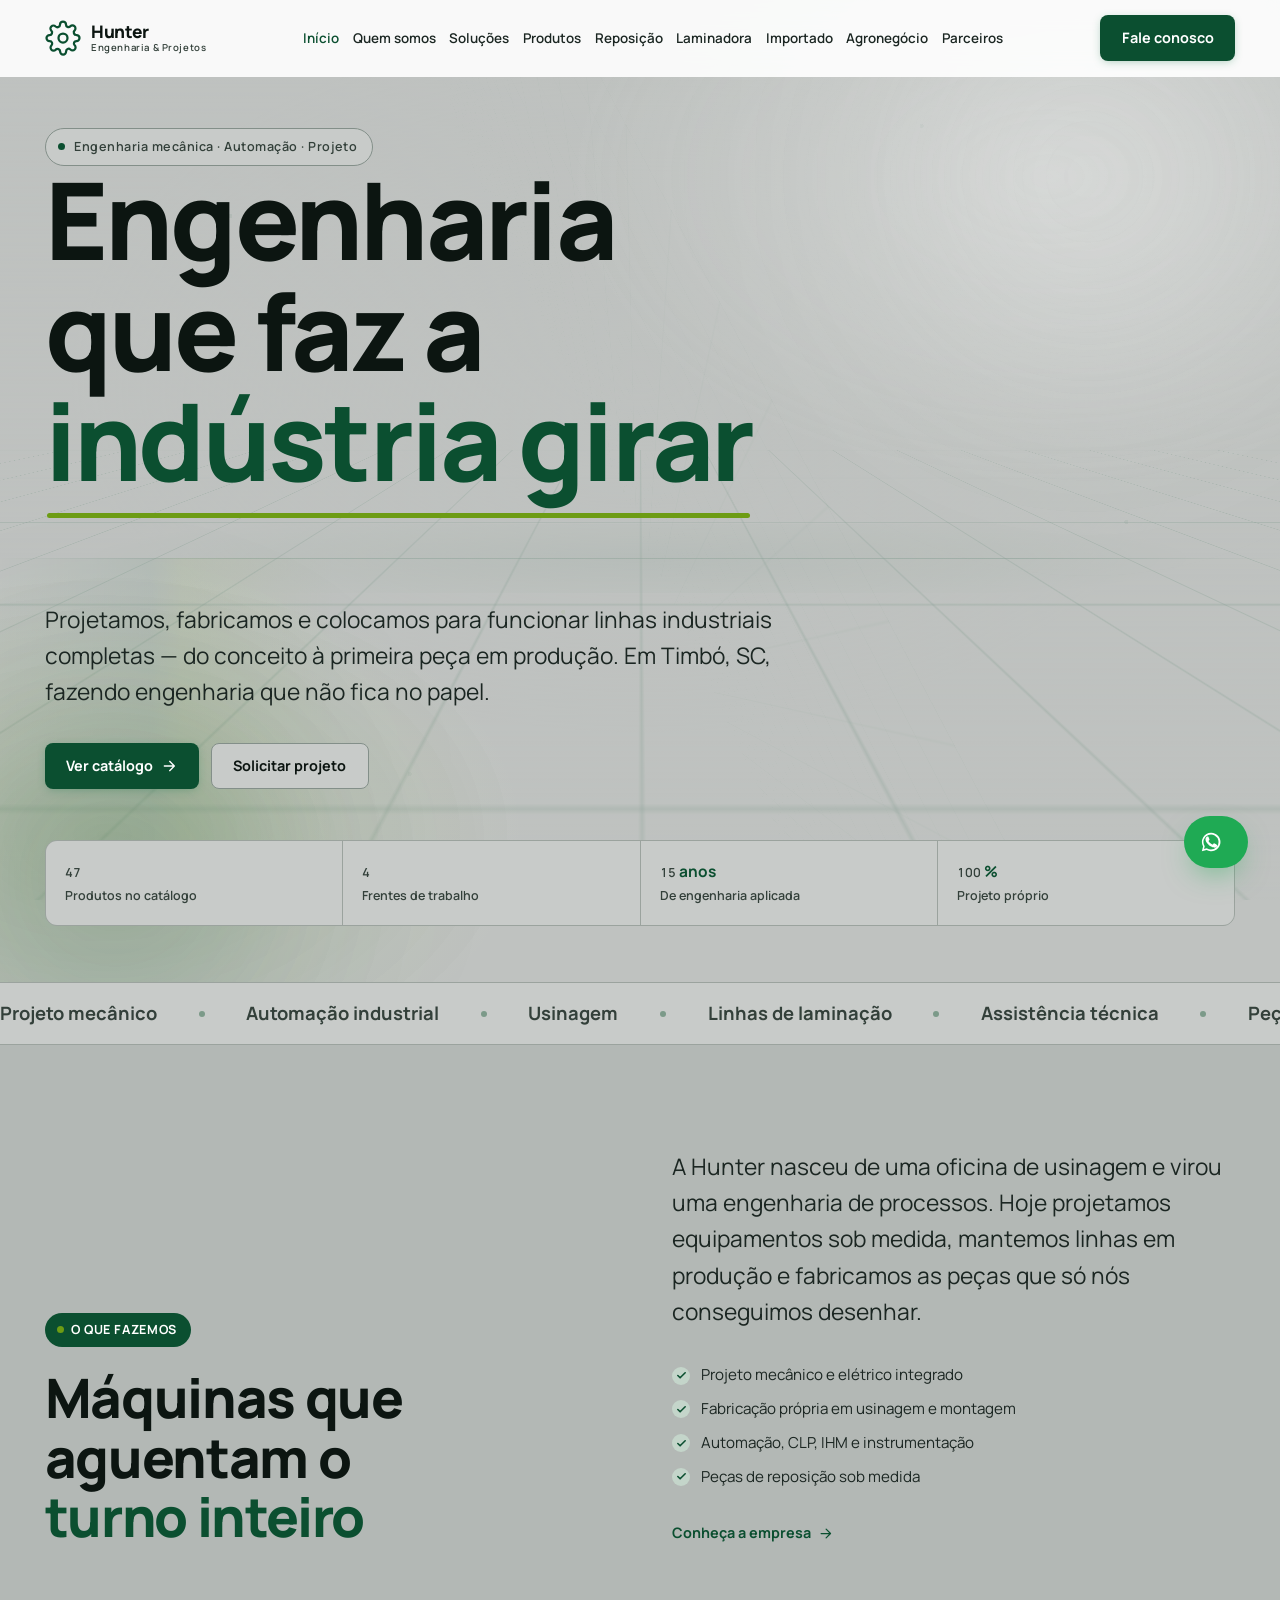
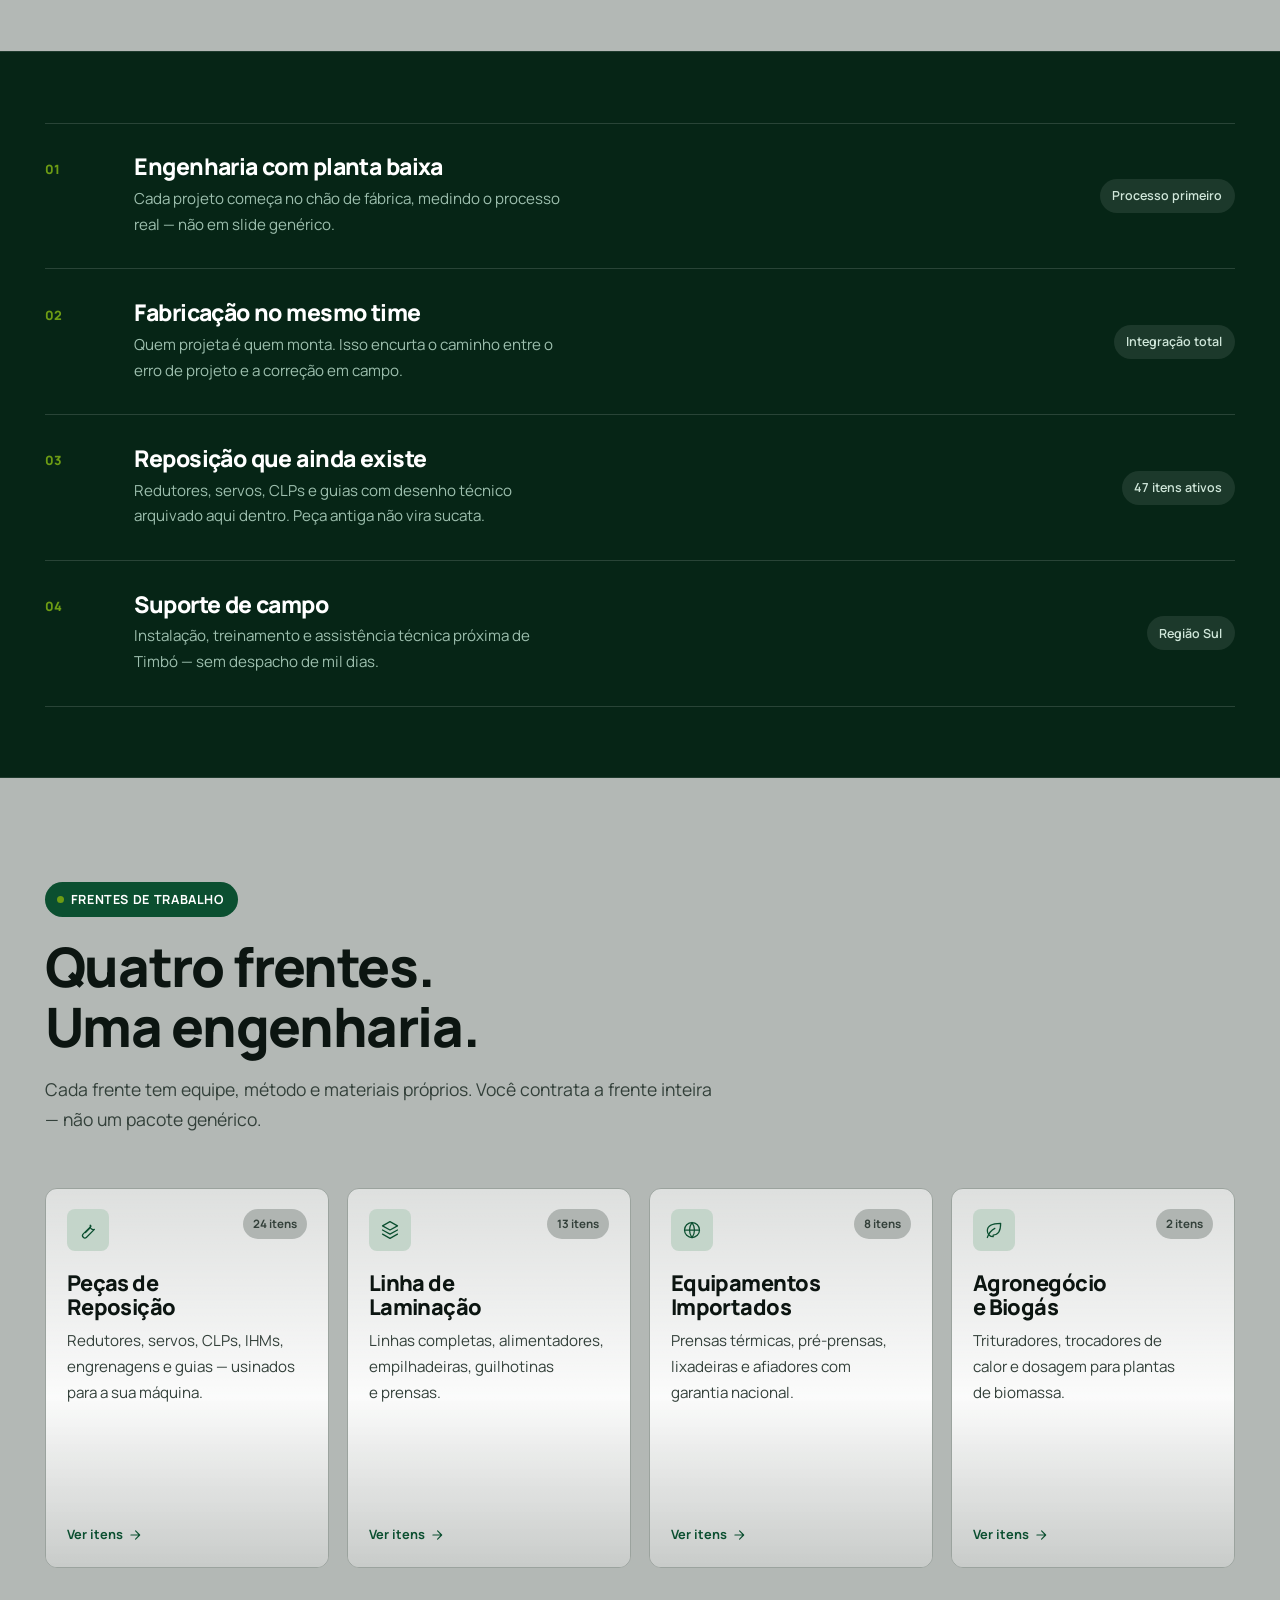
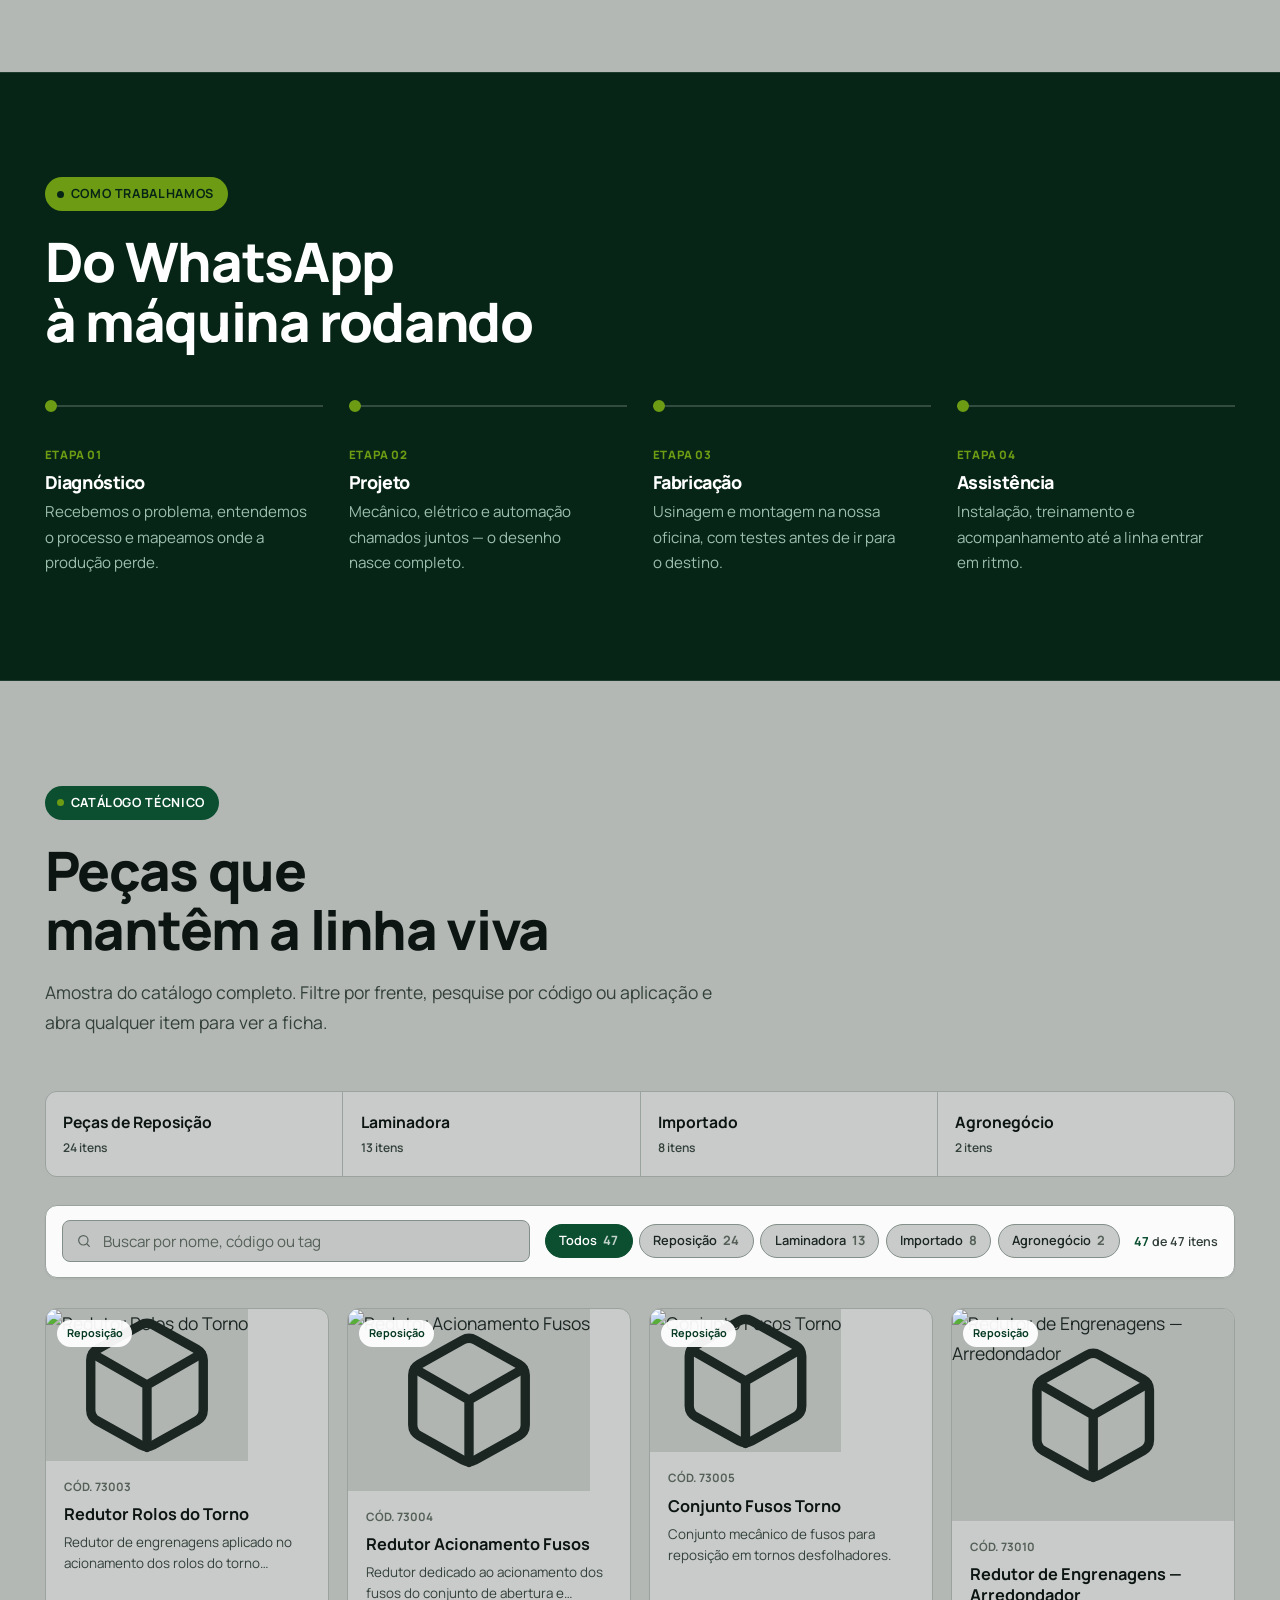
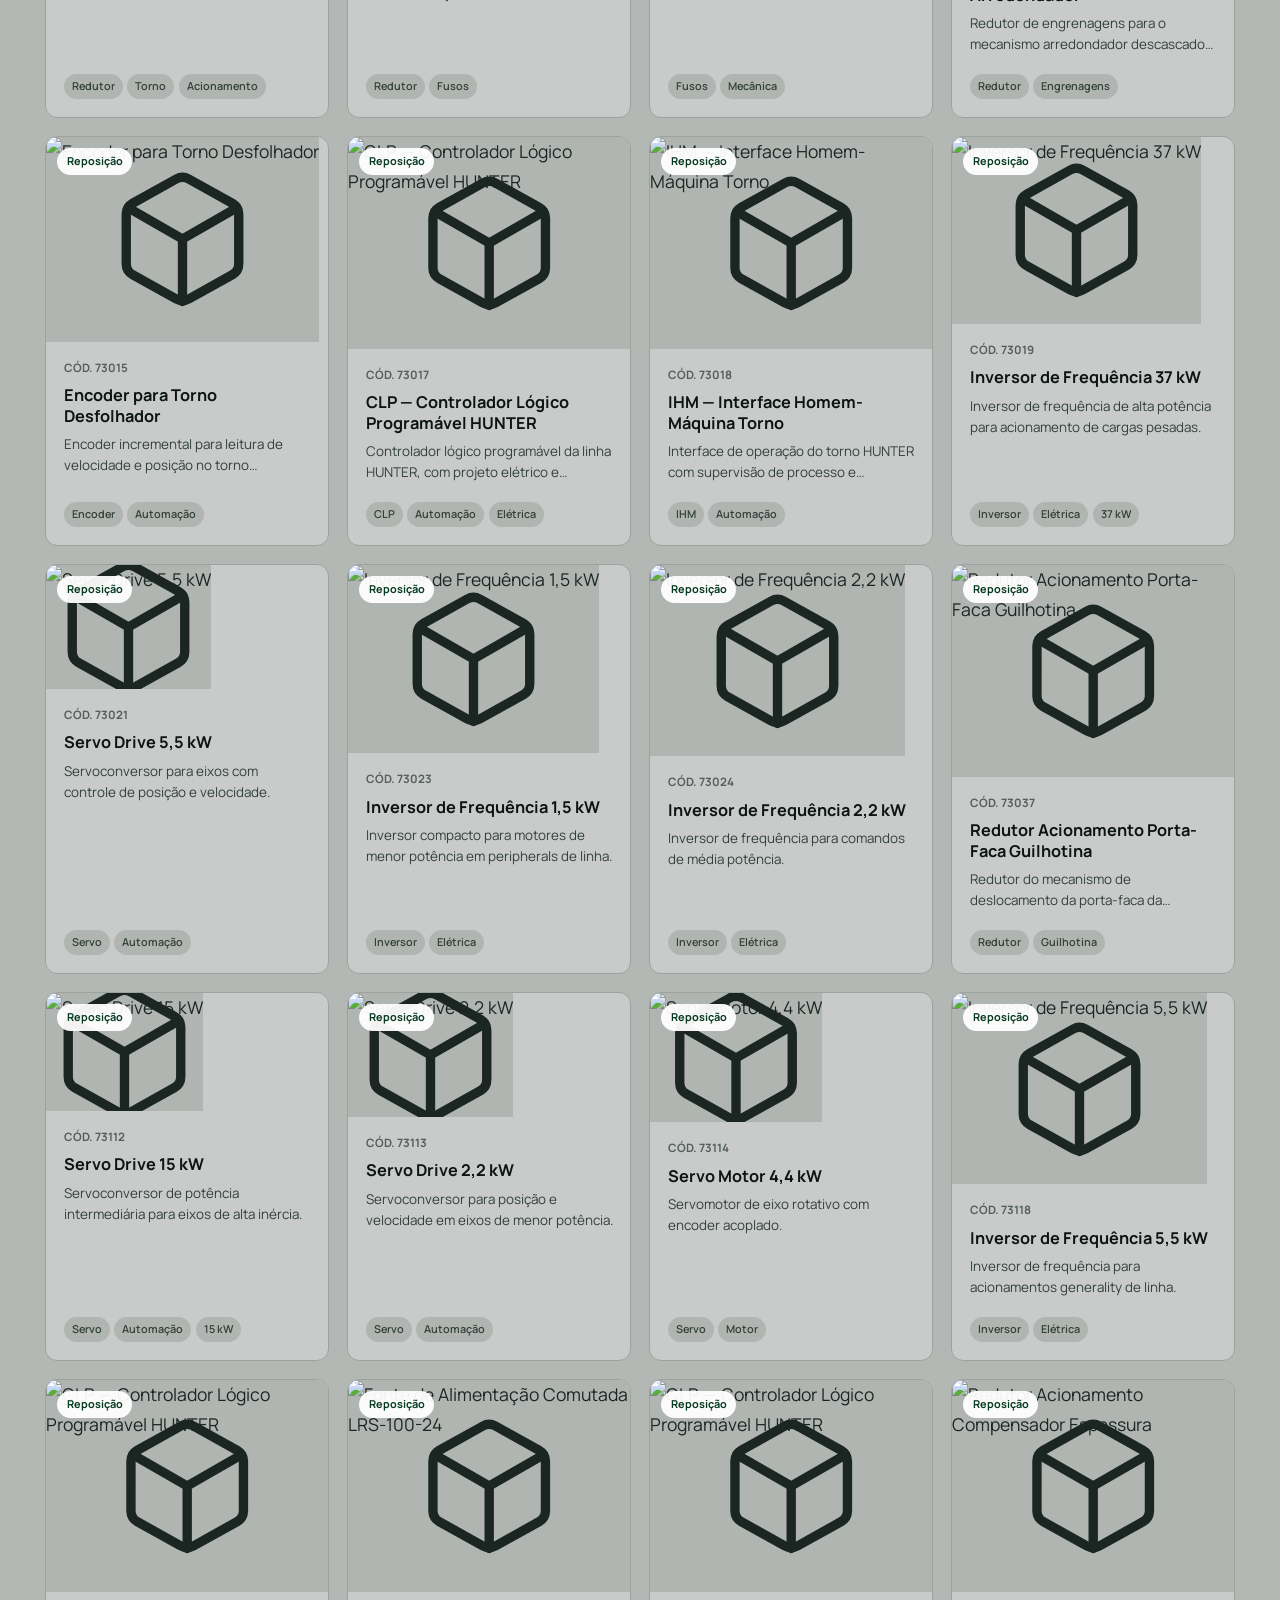
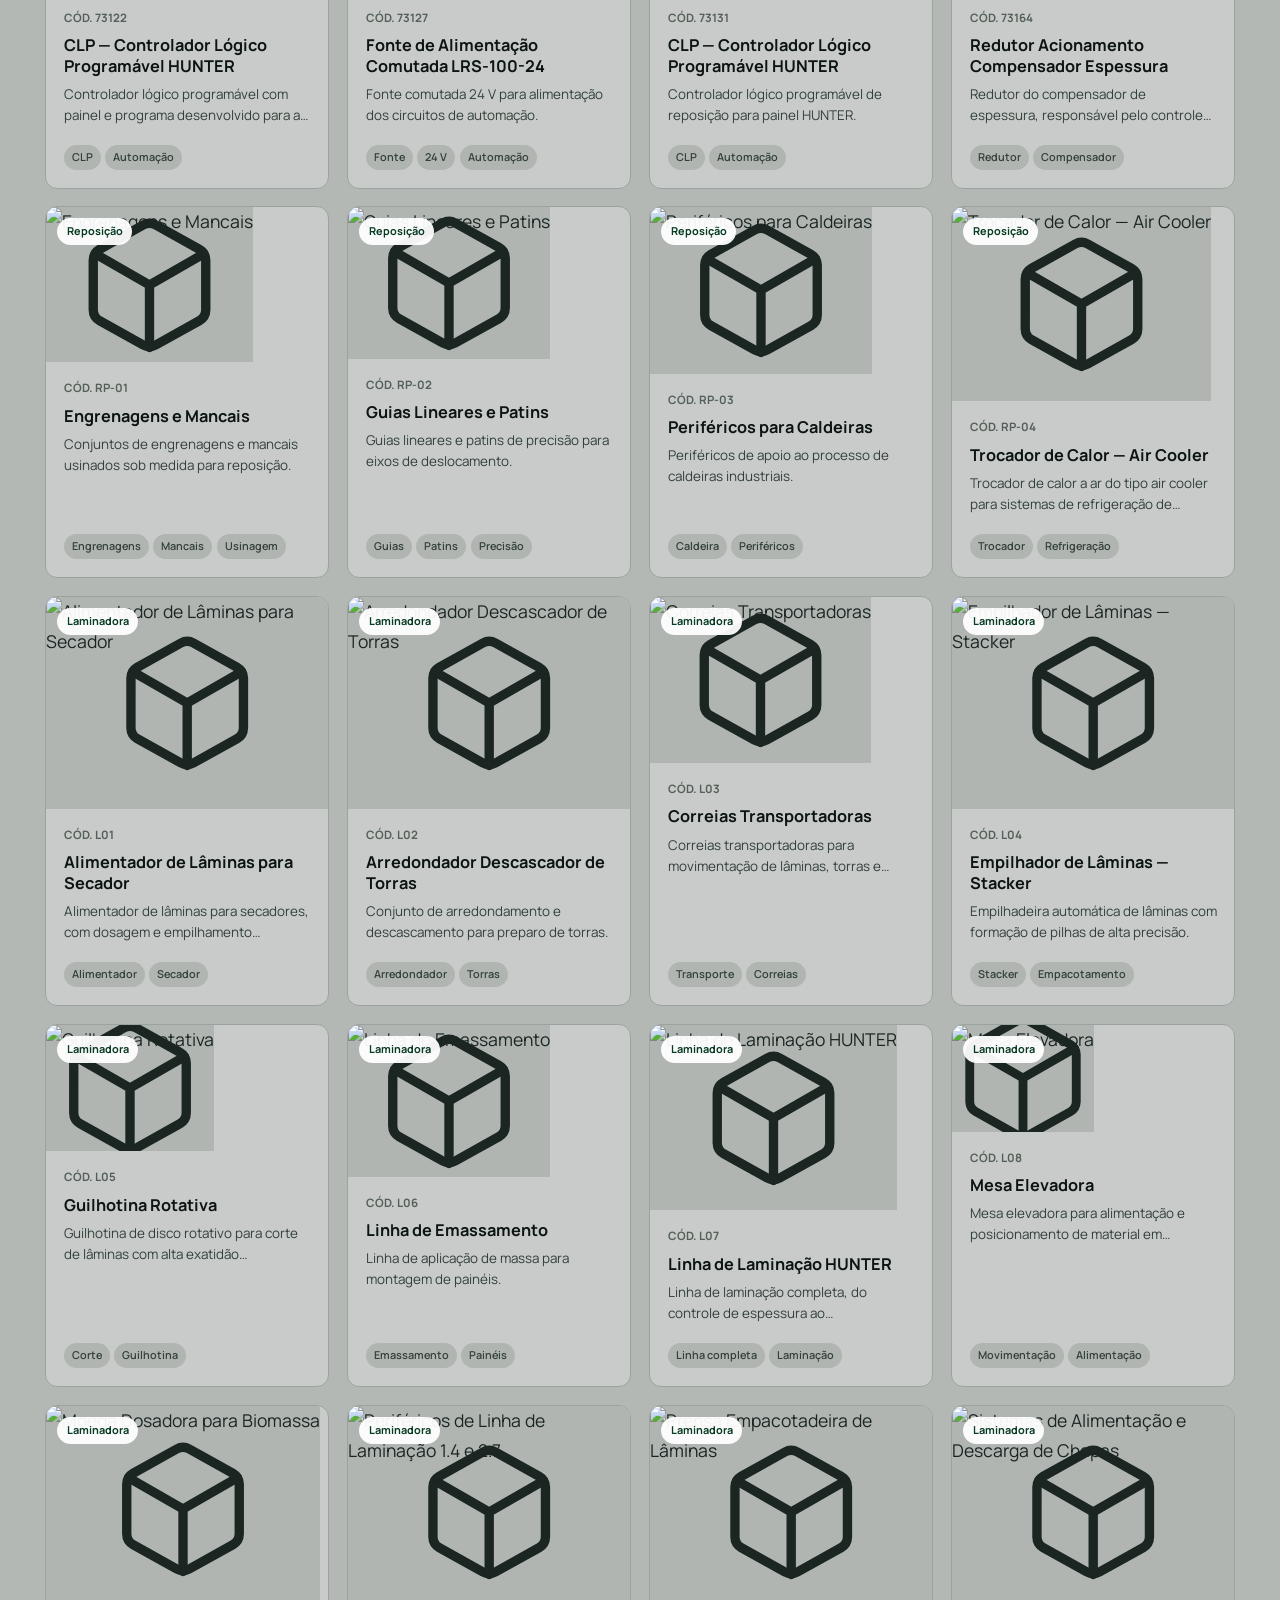
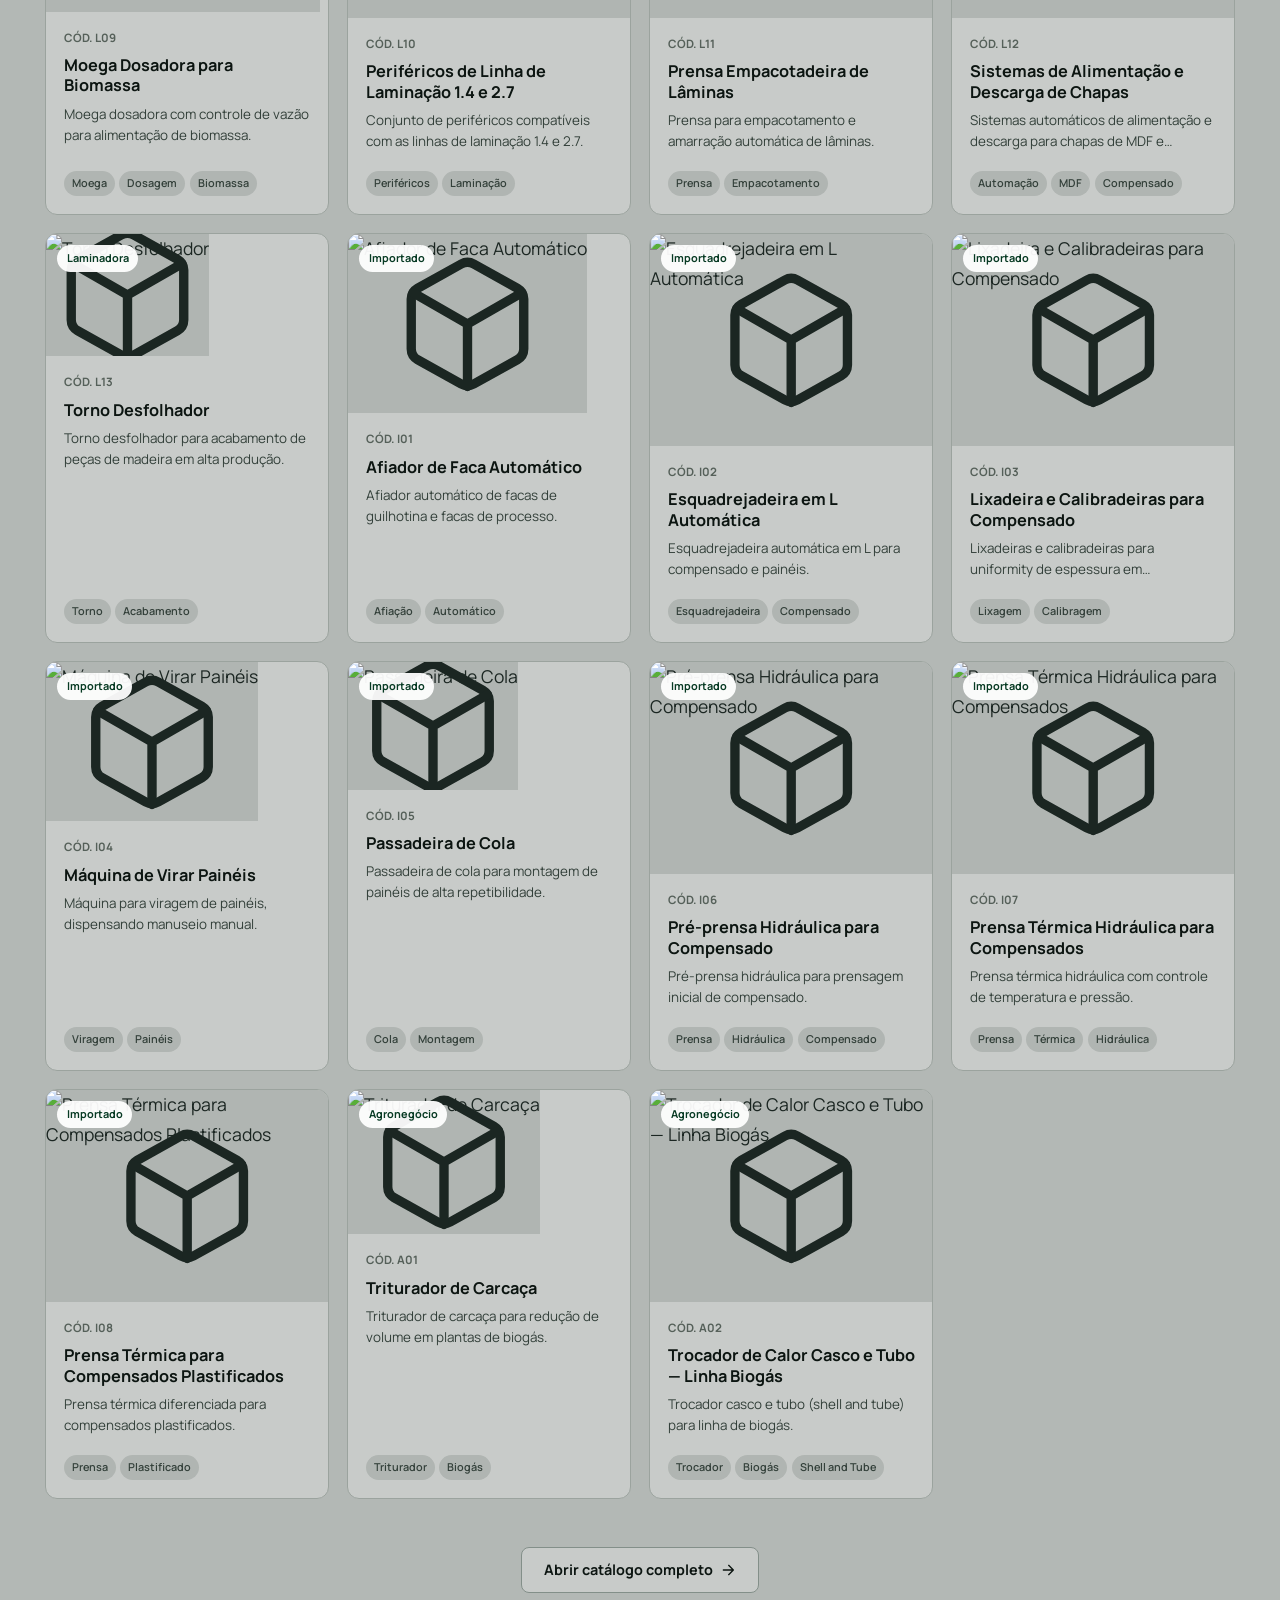
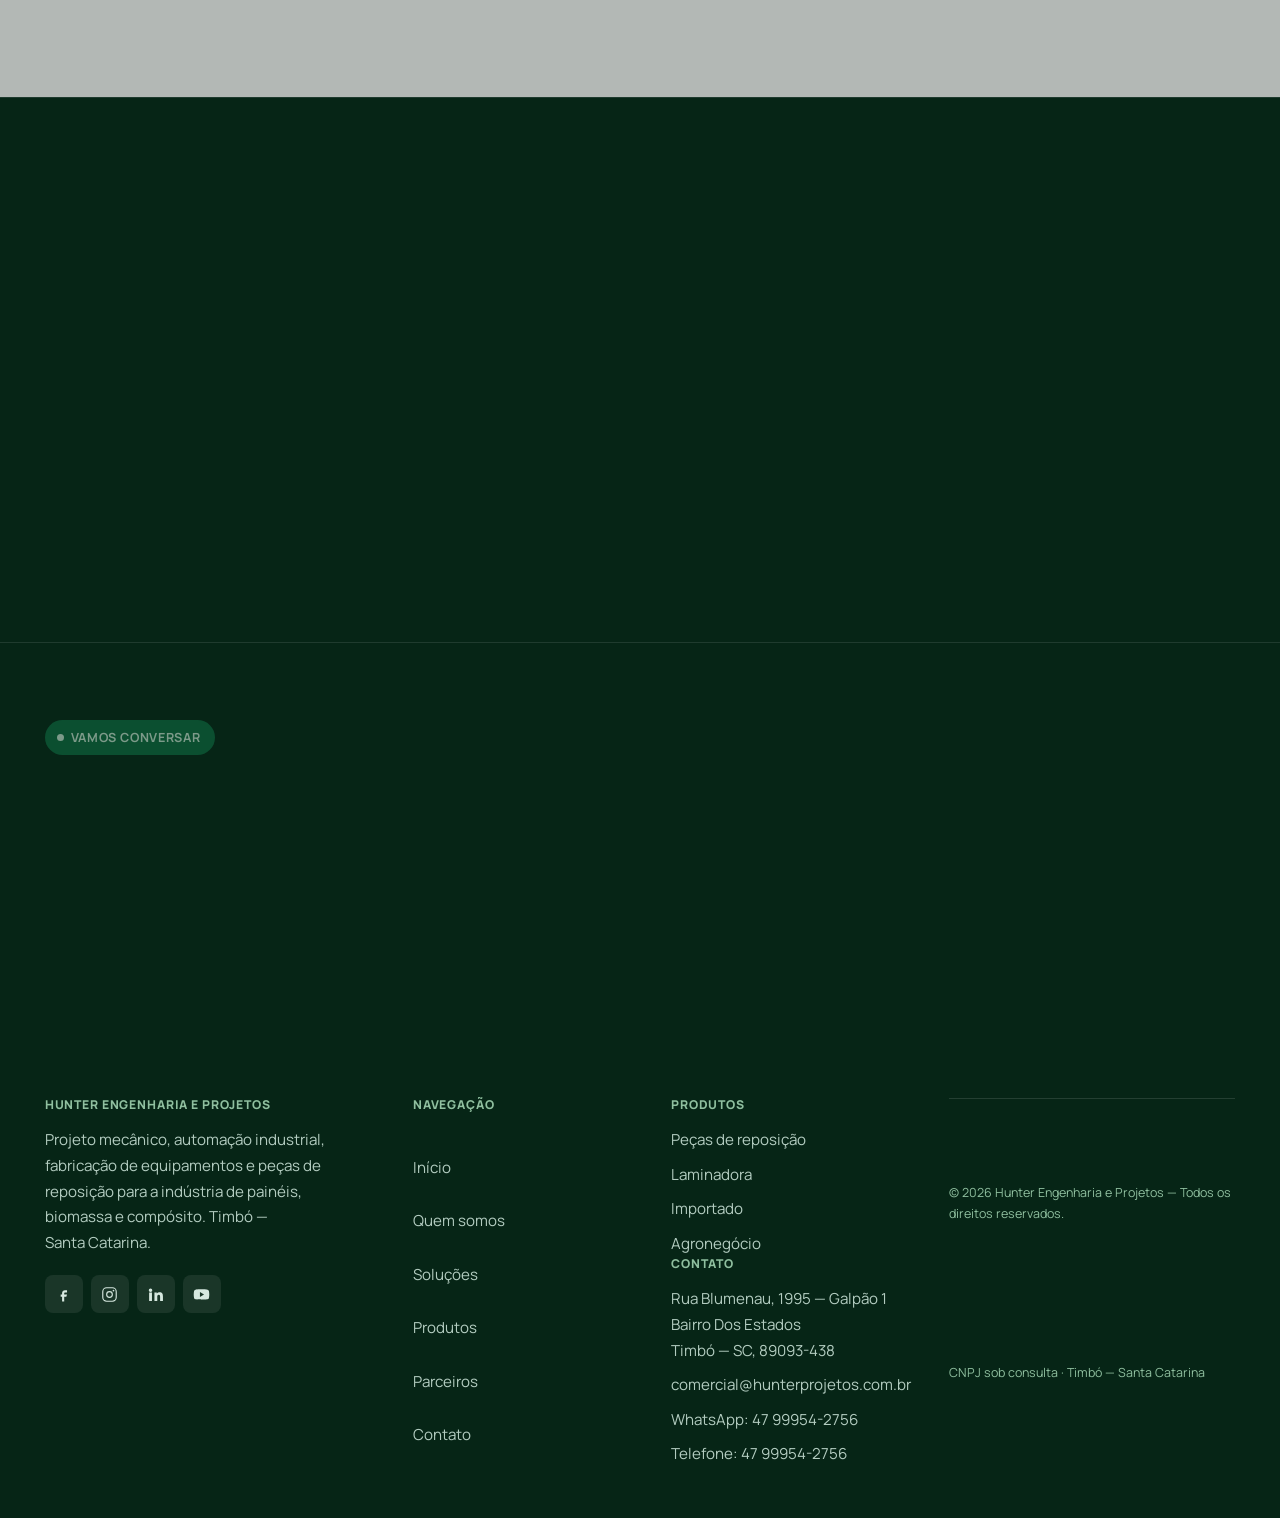
==== commit d0fde1e9: "Endurece o site: CSP restritiva e fonte auto-hospedada - Remove dependencia do Google Fonts (CDN ext" ====
--- a/index.html
+++ b/index.html
@@ -2,6 +2,7 @@
 <html lang="pt-BR">
 <head>
 <meta charset="utf-8">
+<meta http-equiv="Content-Security-Policy" content="default-src 'self'; script-src 'self'; font-src 'self'; style-src 'self' 'unsafe-inline'; img-src 'self' data: https://www.hunterprojetos.com.br; connect-src 'self'; frame-src https://www.google.com; base-uri 'none'; form-action 'none'; object-src 'none'">
 <meta name="viewport" content="width=device-width, initial-scale=1">
 <title>Hunter Engenharia e Projetos — Projetos, Automação e Linhas Industriais</title>
 <meta name="description" content="Engenharia, projetos e fabricação de linhas de laminação, máquinas importadas, automação industrial e peças de reposição. Hunter Engenharia e Projetos, Timbó — SC.">
@@ -11,10 +12,8 @@
 <meta property="og:title" content="Hunter Engenharia e Projetos — Engenharia que produz">
 <meta property="og:description" content="Projetos, fabricação, automação e assistência técnica para a indústria de painéis, biomassa e compósito.">
 <link rel="icon" href="assets/img/favicon.svg" type="image/svg+xml">
-<link rel="preconnect" href="https://fonts.googleapis.com">
-<link rel="preconnect" href="https://fonts.gstatic.com" crossorigin>
-<link href="https://fonts.googleapis.com/css2?family=Manrope:wght@400;500;600;700;800&display=swap" rel="stylesheet">
-<link rel="stylesheet" href="assets/css/main.css">
+<link rel="stylesheet" href="assets/css/fonts.css">
+  <link rel="stylesheet" href="assets/css/main.css">
 </head>
 <body>
 <a class="skip" href="#conteudo">Pular para o conteúdo</a>
--- a/assets/css/fonts.css
+++ b/assets/css/fonts.css
@@ -0,0 +1,271 @@
+/* Manrope hospedada localmente - sem dependencia externa do Google Fonts */
+/* cyrillic-ext */
+@font-face {
+  font-family: 'Manrope';
+  font-style: normal;
+  font-weight: 400;
+  font-display: swap;
+  src: url(../fonts/manrope-5.woff2) format('woff2');
+  unicode-range: U+0460-052F, U+1C80-1C8A, U+20B4, U+2DE0-2DFF, U+A640-A69F, U+FE2E-FE2F;
+}
+/* cyrillic */
+@font-face {
+  font-family: 'Manrope';
+  font-style: normal;
+  font-weight: 400;
+  font-display: swap;
+  src: url(../fonts/manrope-4.woff2) format('woff2');
+  unicode-range: U+0301, U+0400-045F, U+0490-0491, U+04B0-04B1, U+2116;
+}
+/* greek */
+@font-face {
+  font-family: 'Manrope';
+  font-style: normal;
+  font-weight: 400;
+  font-display: swap;
+  src: url(../fonts/manrope-6.woff2) format('woff2');
+  unicode-range: U+0370-0377, U+037A-037F, U+0384-038A, U+038C, U+038E-03A1, U+03A3-03FF;
+}
+/* vietnamese */
+@font-face {
+  font-family: 'Manrope';
+  font-style: normal;
+  font-weight: 400;
+  font-display: swap;
+  src: url(../fonts/manrope-2.woff2) format('woff2');
+  unicode-range: U+0102-0103, U+0110-0111, U+0128-0129, U+0168-0169, U+01A0-01A1, U+01AF-01B0, U+0300-0301, U+0303-0304, U+0308-0309, U+0323, U+0329, U+1EA0-1EF9, U+20AB;
+}
+/* latin-ext */
+@font-face {
+  font-family: 'Manrope';
+  font-style: normal;
+  font-weight: 400;
+  font-display: swap;
+  src: url(../fonts/manrope-3.woff2) format('woff2');
+  unicode-range: U+0100-02BA, U+02BD-02C5, U+02C7-02CC, U+02CE-02D7, U+02DD-02FF, U+0304, U+0308, U+0329, U+1D00-1DBF, U+1E00-1E9F, U+1EF2-1EFF, U+2020, U+20A0-20AB, U+20AD-20C4, U+2113, U+2C60-2C7F, U+A720-A7FF;
+}
+/* latin */
+@font-face {
+  font-family: 'Manrope';
+  font-style: normal;
+  font-weight: 400;
+  font-display: swap;
+  src: url(../fonts/manrope-1.woff2) format('woff2');
+  unicode-range: U+0000-00FF, U+0131, U+0152-0153, U+02BB-02BC, U+02C6, U+02DA, U+02DC, U+0304, U+0308, U+0329, U+2000-206F, U+20AC, U+2122, U+2191, U+2193, U+2212, U+2215, U+FEFF, U+FFFD;
+}
+/* cyrillic-ext */
+@font-face {
+  font-family: 'Manrope';
+  font-style: normal;
+  font-weight: 500;
+  font-display: swap;
+  src: url(../fonts/manrope-5.woff2) format('woff2');
+  unicode-range: U+0460-052F, U+1C80-1C8A, U+20B4, U+2DE0-2DFF, U+A640-A69F, U+FE2E-FE2F;
+}
+/* cyrillic */
+@font-face {
+  font-family: 'Manrope';
+  font-style: normal;
+  font-weight: 500;
+  font-display: swap;
+  src: url(../fonts/manrope-4.woff2) format('woff2');
+  unicode-range: U+0301, U+0400-045F, U+0490-0491, U+04B0-04B1, U+2116;
+}
+/* greek */
+@font-face {
+  font-family: 'Manrope';
+  font-style: normal;
+  font-weight: 500;
+  font-display: swap;
+  src: url(../fonts/manrope-6.woff2) format('woff2');
+  unicode-range: U+0370-0377, U+037A-037F, U+0384-038A, U+038C, U+038E-03A1, U+03A3-03FF;
+}
+/* vietnamese */
+@font-face {
+  font-family: 'Manrope';
+  font-style: normal;
+  font-weight: 500;
+  font-display: swap;
+  src: url(../fonts/manrope-2.woff2) format('woff2');
+  unicode-range: U+0102-0103, U+0110-0111, U+0128-0129, U+0168-0169, U+01A0-01A1, U+01AF-01B0, U+0300-0301, U+0303-0304, U+0308-0309, U+0323, U+0329, U+1EA0-1EF9, U+20AB;
+}
+/* latin-ext */
+@font-face {
+  font-family: 'Manrope';
+  font-style: normal;
+  font-weight: 500;
+  font-display: swap;
+  src: url(../fonts/manrope-3.woff2) format('woff2');
+  unicode-range: U+0100-02BA, U+02BD-02C5, U+02C7-02CC, U+02CE-02D7, U+02DD-02FF, U+0304, U+0308, U+0329, U+1D00-1DBF, U+1E00-1E9F, U+1EF2-1EFF, U+2020, U+20A0-20AB, U+20AD-20C4, U+2113, U+2C60-2C7F, U+A720-A7FF;
+}
+/* latin */
+@font-face {
+  font-family: 'Manrope';
+  font-style: normal;
+  font-weight: 500;
+  font-display: swap;
+  src: url(../fonts/manrope-1.woff2) format('woff2');
+  unicode-range: U+0000-00FF, U+0131, U+0152-0153, U+02BB-02BC, U+02C6, U+02DA, U+02DC, U+0304, U+0308, U+0329, U+2000-206F, U+20AC, U+2122, U+2191, U+2193, U+2212, U+2215, U+FEFF, U+FFFD;
+}
+/* cyrillic-ext */
+@font-face {
+  font-family: 'Manrope';
+  font-style: normal;
+  font-weight: 600;
+  font-display: swap;
+  src: url(../fonts/manrope-5.woff2) format('woff2');
+  unicode-range: U+0460-052F, U+1C80-1C8A, U+20B4, U+2DE0-2DFF, U+A640-A69F, U+FE2E-FE2F;
+}
+/* cyrillic */
+@font-face {
+  font-family: 'Manrope';
+  font-style: normal;
+  font-weight: 600;
+  font-display: swap;
+  src: url(../fonts/manrope-4.woff2) format('woff2');
+  unicode-range: U+0301, U+0400-045F, U+0490-0491, U+04B0-04B1, U+2116;
+}
+/* greek */
+@font-face {
+  font-family: 'Manrope';
+  font-style: normal;
+  font-weight: 600;
+  font-display: swap;
+  src: url(../fonts/manrope-6.woff2) format('woff2');
+  unicode-range: U+0370-0377, U+037A-037F, U+0384-038A, U+038C, U+038E-03A1, U+03A3-03FF;
+}
+/* vietnamese */
+@font-face {
+  font-family: 'Manrope';
+  font-style: normal;
+  font-weight: 600;
+  font-display: swap;
+  src: url(../fonts/manrope-2.woff2) format('woff2');
+  unicode-range: U+0102-0103, U+0110-0111, U+0128-0129, U+0168-0169, U+01A0-01A1, U+01AF-01B0, U+0300-0301, U+0303-0304, U+0308-0309, U+0323, U+0329, U+1EA0-1EF9, U+20AB;
+}
+/* latin-ext */
+@font-face {
+  font-family: 'Manrope';
+  font-style: normal;
+  font-weight: 600;
+  font-display: swap;
+  src: url(../fonts/manrope-3.woff2) format('woff2');
+  unicode-range: U+0100-02BA, U+02BD-02C5, U+02C7-02CC, U+02CE-02D7, U+02DD-02FF, U+0304, U+0308, U+0329, U+1D00-1DBF, U+1E00-1E9F, U+1EF2-1EFF, U+2020, U+20A0-20AB, U+20AD-20C4, U+2113, U+2C60-2C7F, U+A720-A7FF;
+}
+/* latin */
+@font-face {
+  font-family: 'Manrope';
+  font-style: normal;
+  font-weight: 600;
+  font-display: swap;
+  src: url(../fonts/manrope-1.woff2) format('woff2');
+  unicode-range: U+0000-00FF, U+0131, U+0152-0153, U+02BB-02BC, U+02C6, U+02DA, U+02DC, U+0304, U+0308, U+0329, U+2000-206F, U+20AC, U+2122, U+2191, U+2193, U+2212, U+2215, U+FEFF, U+FFFD;
+}
+/* cyrillic-ext */
+@font-face {
+  font-family: 'Manrope';
+  font-style: normal;
+  font-weight: 700;
+  font-display: swap;
+  src: url(../fonts/manrope-5.woff2) format('woff2');
+  unicode-range: U+0460-052F, U+1C80-1C8A, U+20B4, U+2DE0-2DFF, U+A640-A69F, U+FE2E-FE2F;
+}
+/* cyrillic */
+@font-face {
+  font-family: 'Manrope';
+  font-style: normal;
+  font-weight: 700;
+  font-display: swap;
+  src: url(../fonts/manrope-4.woff2) format('woff2');
+  unicode-range: U+0301, U+0400-045F, U+0490-0491, U+04B0-04B1, U+2116;
+}
+/* greek */
+@font-face {
+  font-family: 'Manrope';
+  font-style: normal;
+  font-weight: 700;
+  font-display: swap;
+  src: url(../fonts/manrope-6.woff2) format('woff2');
+  unicode-range: U+0370-0377, U+037A-037F, U+0384-038A, U+038C, U+038E-03A1, U+03A3-03FF;
+}
+/* vietnamese */
+@font-face {
+  font-family: 'Manrope';
+  font-style: normal;
+  font-weight: 700;
+  font-display: swap;
+  src: url(../fonts/manrope-2.woff2) format('woff2');
+  unicode-range: U+0102-0103, U+0110-0111, U+0128-0129, U+0168-0169, U+01A0-01A1, U+01AF-01B0, U+0300-0301, U+0303-0304, U+0308-0309, U+0323, U+0329, U+1EA0-1EF9, U+20AB;
+}
+/* latin-ext */
+@font-face {
+  font-family: 'Manrope';
+  font-style: normal;
+  font-weight: 700;
+  font-display: swap;
+  src: url(../fonts/manrope-3.woff2) format('woff2');
+  unicode-range: U+0100-02BA, U+02BD-02C5, U+02C7-02CC, U+02CE-02D7, U+02DD-02FF, U+0304, U+0308, U+0329, U+1D00-1DBF, U+1E00-1E9F, U+1EF2-1EFF, U+2020, U+20A0-20AB, U+20AD-20C4, U+2113, U+2C60-2C7F, U+A720-A7FF;
+}
+/* latin */
+@font-face {
+  font-family: 'Manrope';
+  font-style: normal;
+  font-weight: 700;
+  font-display: swap;
+  src: url(../fonts/manrope-1.woff2) format('woff2');
+  unicode-range: U+0000-00FF, U+0131, U+0152-0153, U+02BB-02BC, U+02C6, U+02DA, U+02DC, U+0304, U+0308, U+0329, U+2000-206F, U+20AC, U+2122, U+2191, U+2193, U+2212, U+2215, U+FEFF, U+FFFD;
+}
+/* cyrillic-ext */
+@font-face {
+  font-family: 'Manrope';
+  font-style: normal;
+  font-weight: 800;
+  font-display: swap;
+  src: url(../fonts/manrope-5.woff2) format('woff2');
+  unicode-range: U+0460-052F, U+1C80-1C8A, U+20B4, U+2DE0-2DFF, U+A640-A69F, U+FE2E-FE2F;
+}
+/* cyrillic */
+@font-face {
+  font-family: 'Manrope';
+  font-style: normal;
+  font-weight: 800;
+  font-display: swap;
+  src: url(../fonts/manrope-4.woff2) format('woff2');
+  unicode-range: U+0301, U+0400-045F, U+0490-0491, U+04B0-04B1, U+2116;
+}
+/* greek */
+@font-face {
+  font-family: 'Manrope';
+  font-style: normal;
+  font-weight: 800;
+  font-display: swap;
+  src: url(../fonts/manrope-6.woff2) format('woff2');
+  unicode-range: U+0370-0377, U+037A-037F, U+0384-038A, U+038C, U+038E-03A1, U+03A3-03FF;
+}
+/* vietnamese */
+@font-face {
+  font-family: 'Manrope';
+  font-style: normal;
+  font-weight: 800;
+  font-display: swap;
+  src: url(../fonts/manrope-2.woff2) format('woff2');
+  unicode-range: U+0102-0103, U+0110-0111, U+0128-0129, U+0168-0169, U+01A0-01A1, U+01AF-01B0, U+0300-0301, U+0303-0304, U+0308-0309, U+0323, U+0329, U+1EA0-1EF9, U+20AB;
+}
+/* latin-ext */
+@font-face {
+  font-family: 'Manrope';
+  font-style: normal;
+  font-weight: 800;
+  font-display: swap;
+  src: url(../fonts/manrope-3.woff2) format('woff2');
+  unicode-range: U+0100-02BA, U+02BD-02C5, U+02C7-02CC, U+02CE-02D7, U+02DD-02FF, U+0304, U+0308, U+0329, U+1D00-1DBF, U+1E00-1E9F, U+1EF2-1EFF, U+2020, U+20A0-20AB, U+20AD-20C4, U+2113, U+2C60-2C7F, U+A720-A7FF;
+}
+/* latin */
+@font-face {
+  font-family: 'Manrope';
+  font-style: normal;
+  font-weight: 800;
+  font-display: swap;
+  src: url(../fonts/manrope-1.woff2) format('woff2');
+  unicode-range: U+0000-00FF, U+0131, U+0152-0153, U+02BB-02BC, U+02C6, U+02DA, U+02DC, U+0304, U+0308, U+0329, U+2000-206F, U+20AC, U+2122, U+2191, U+2193, U+2212, U+2215, U+FEFF, U+FFFD;
+}
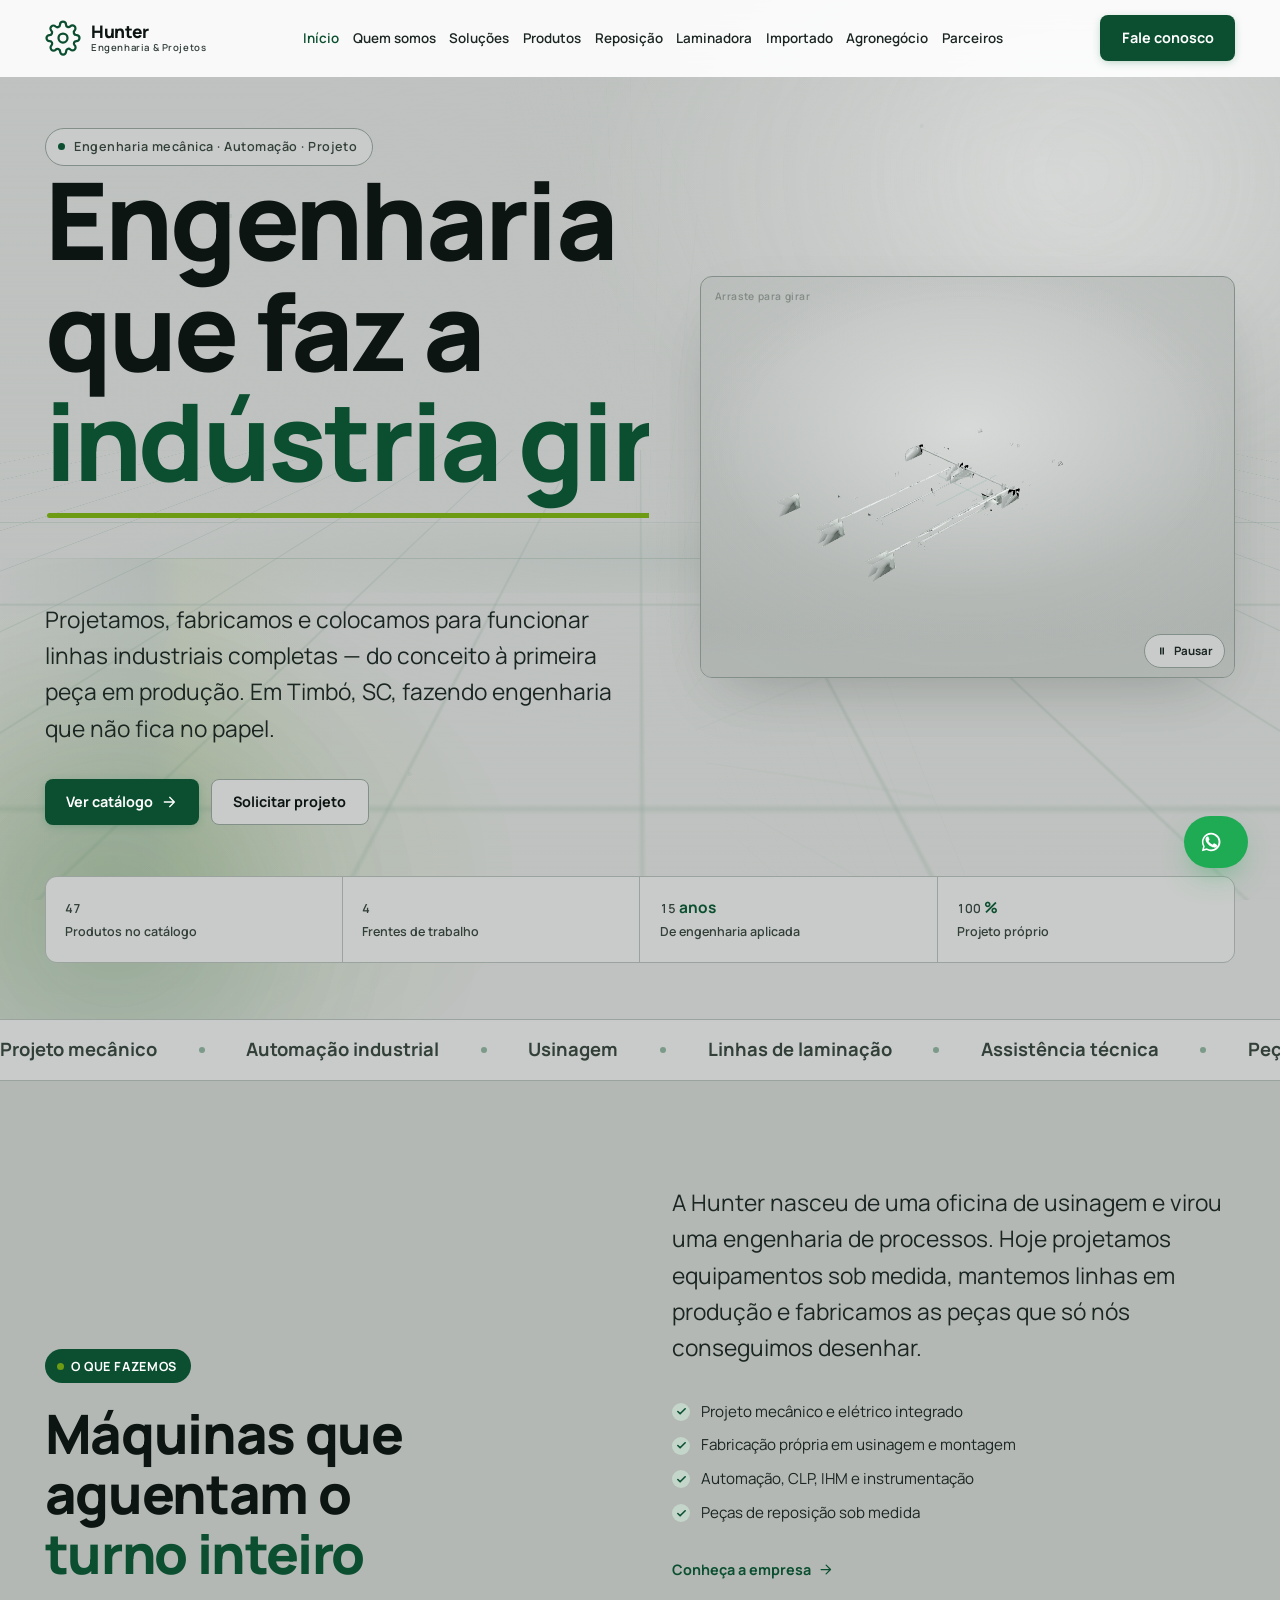
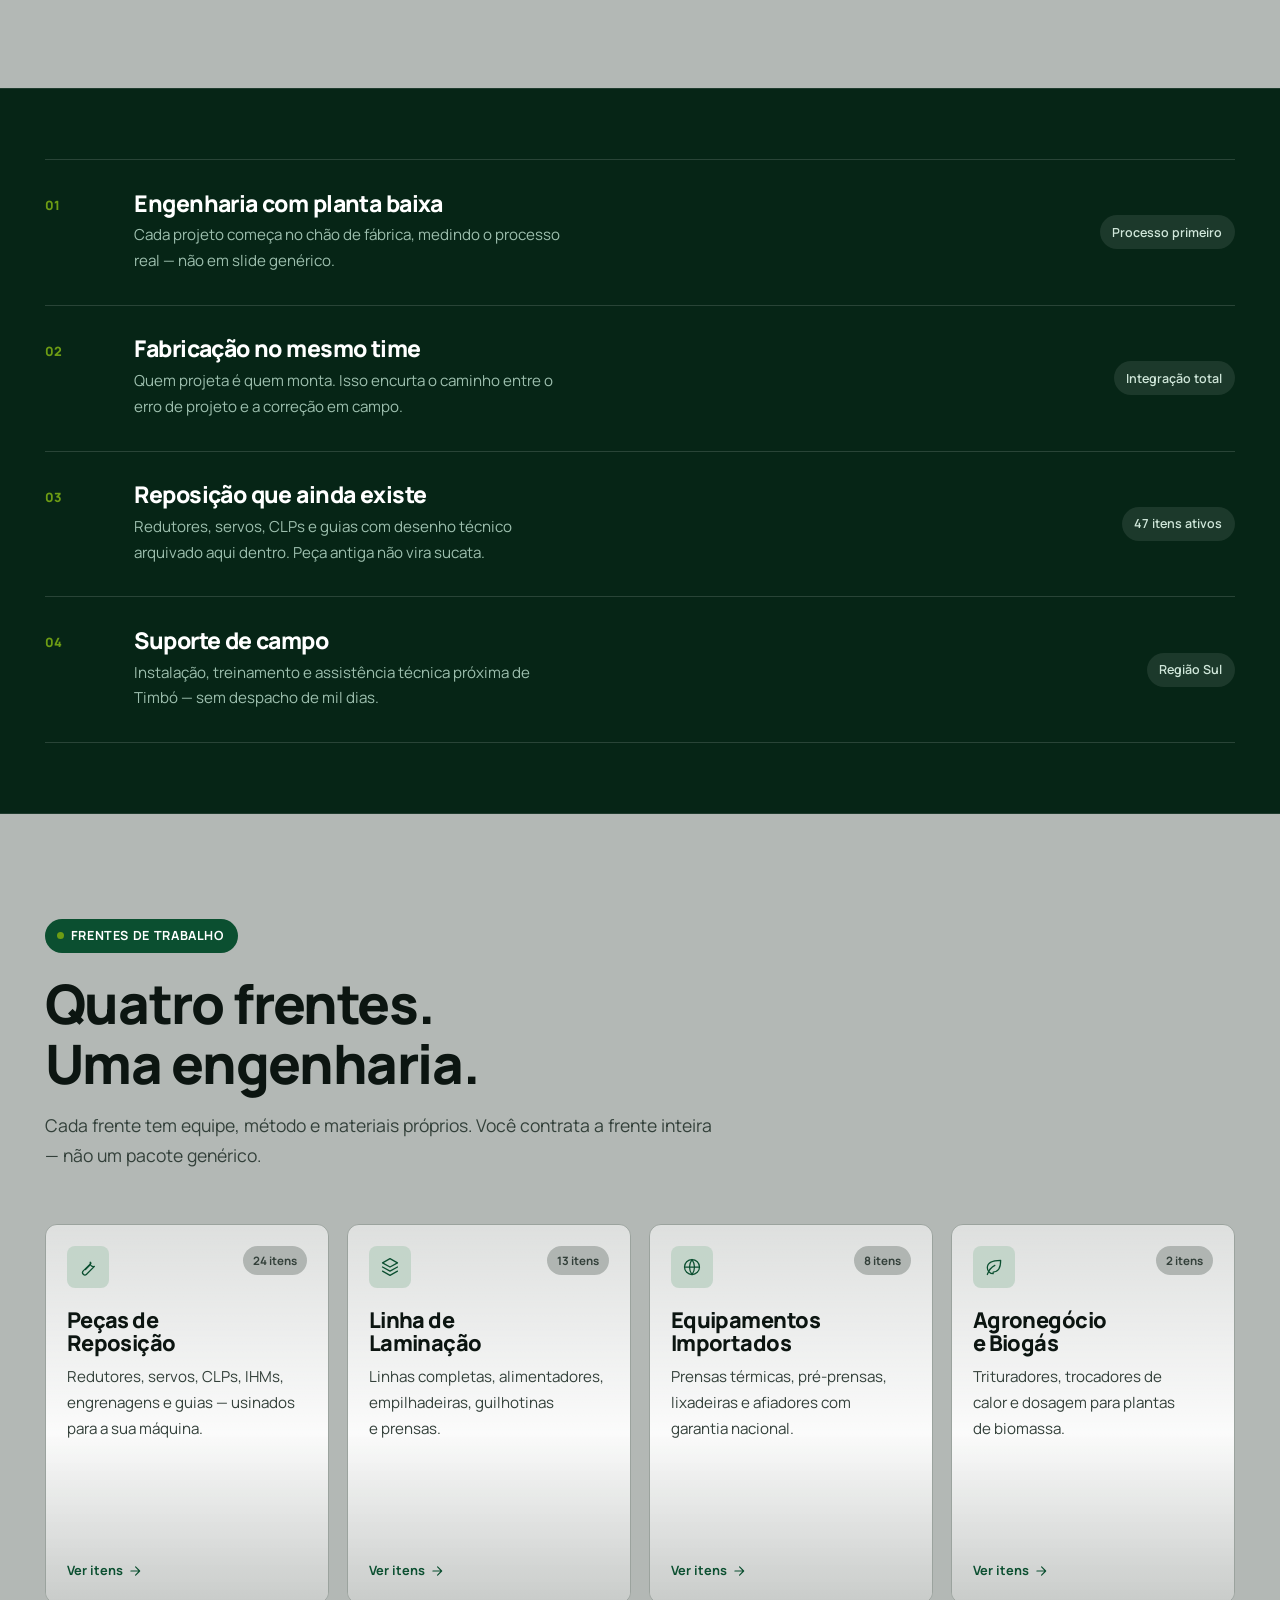
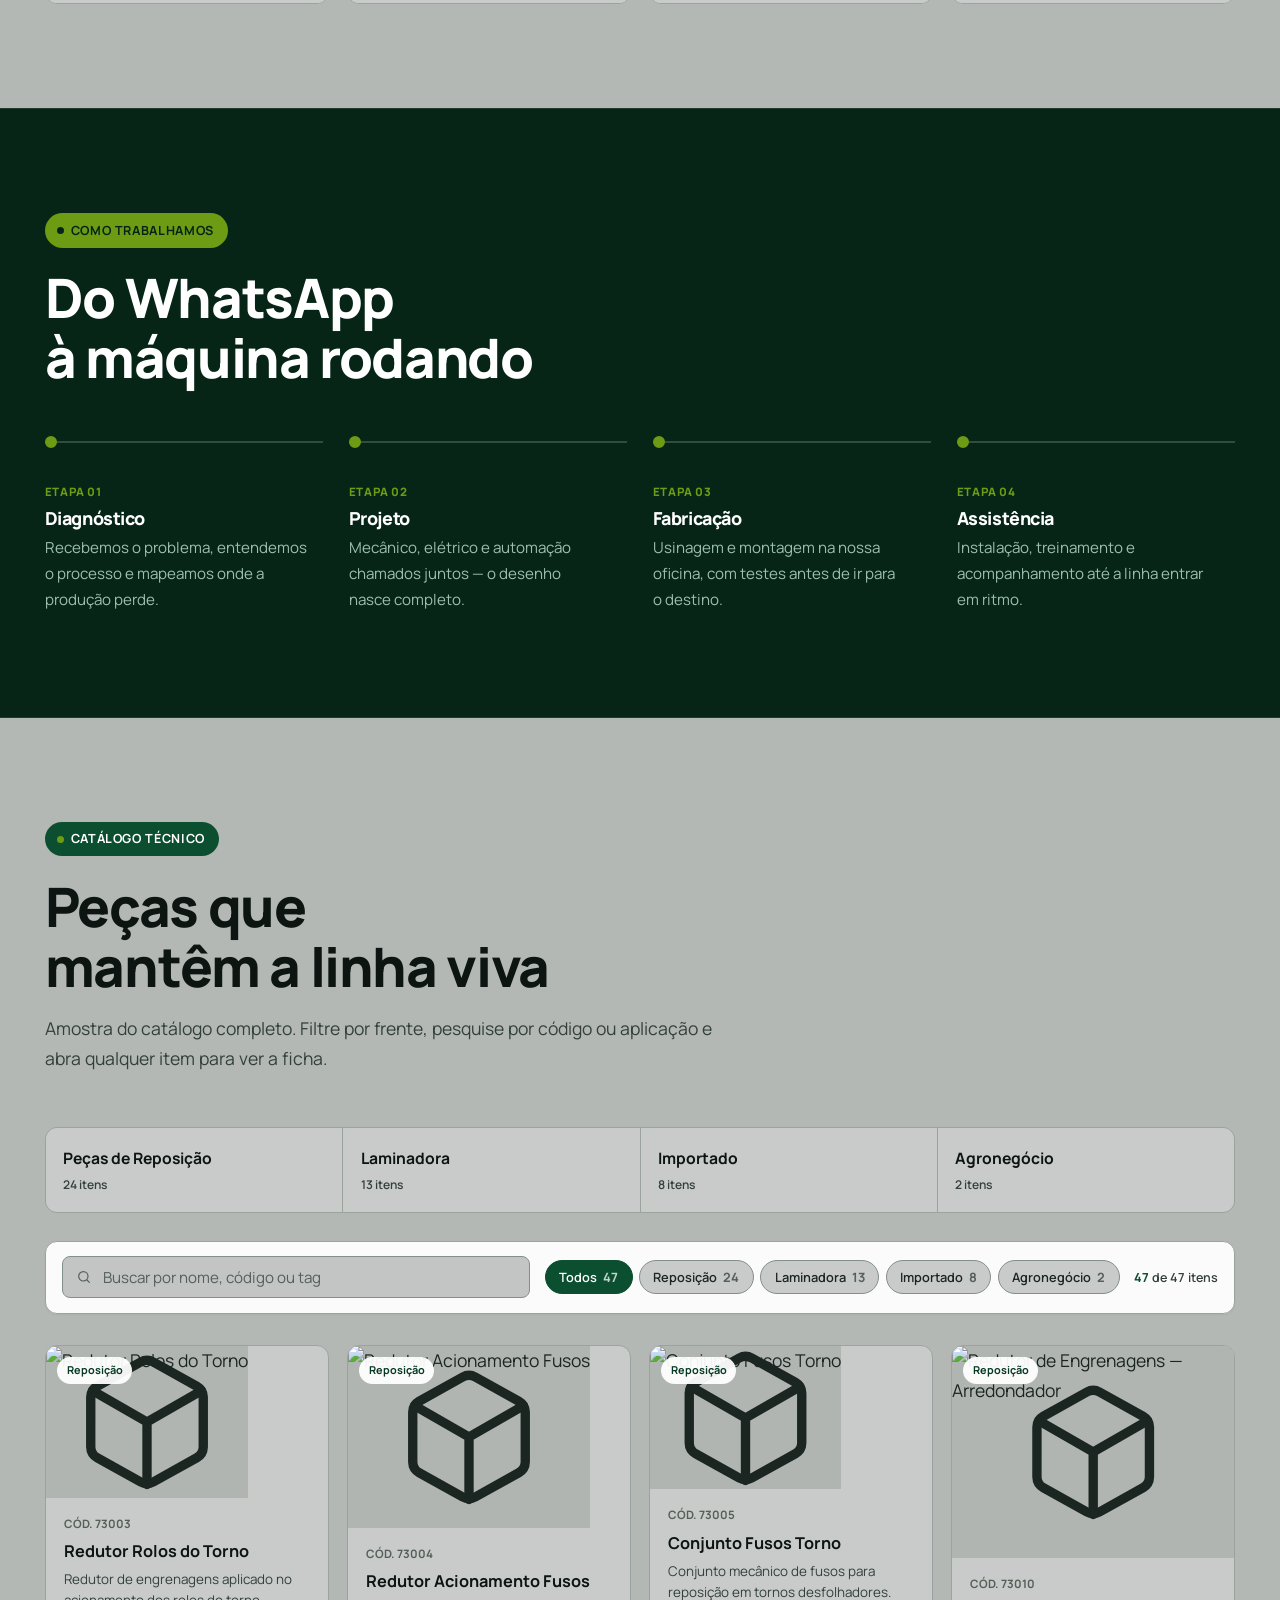
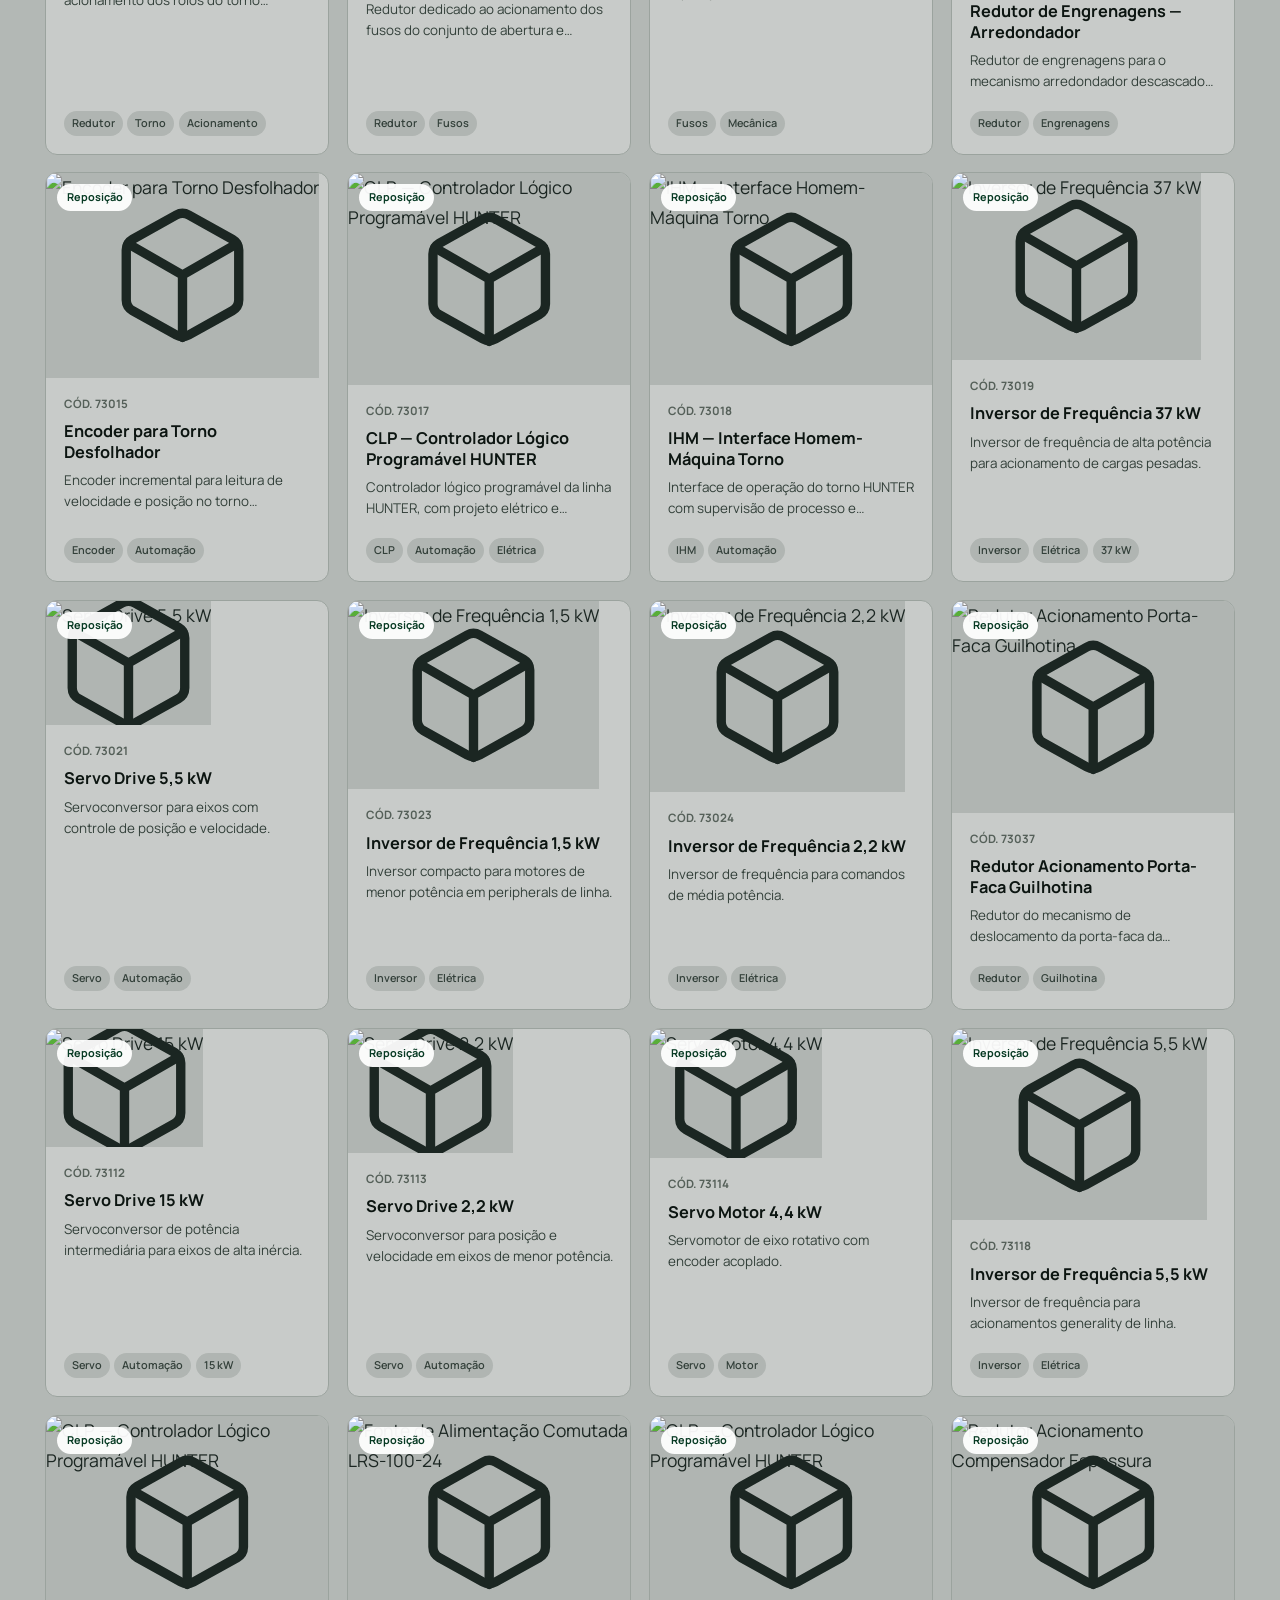
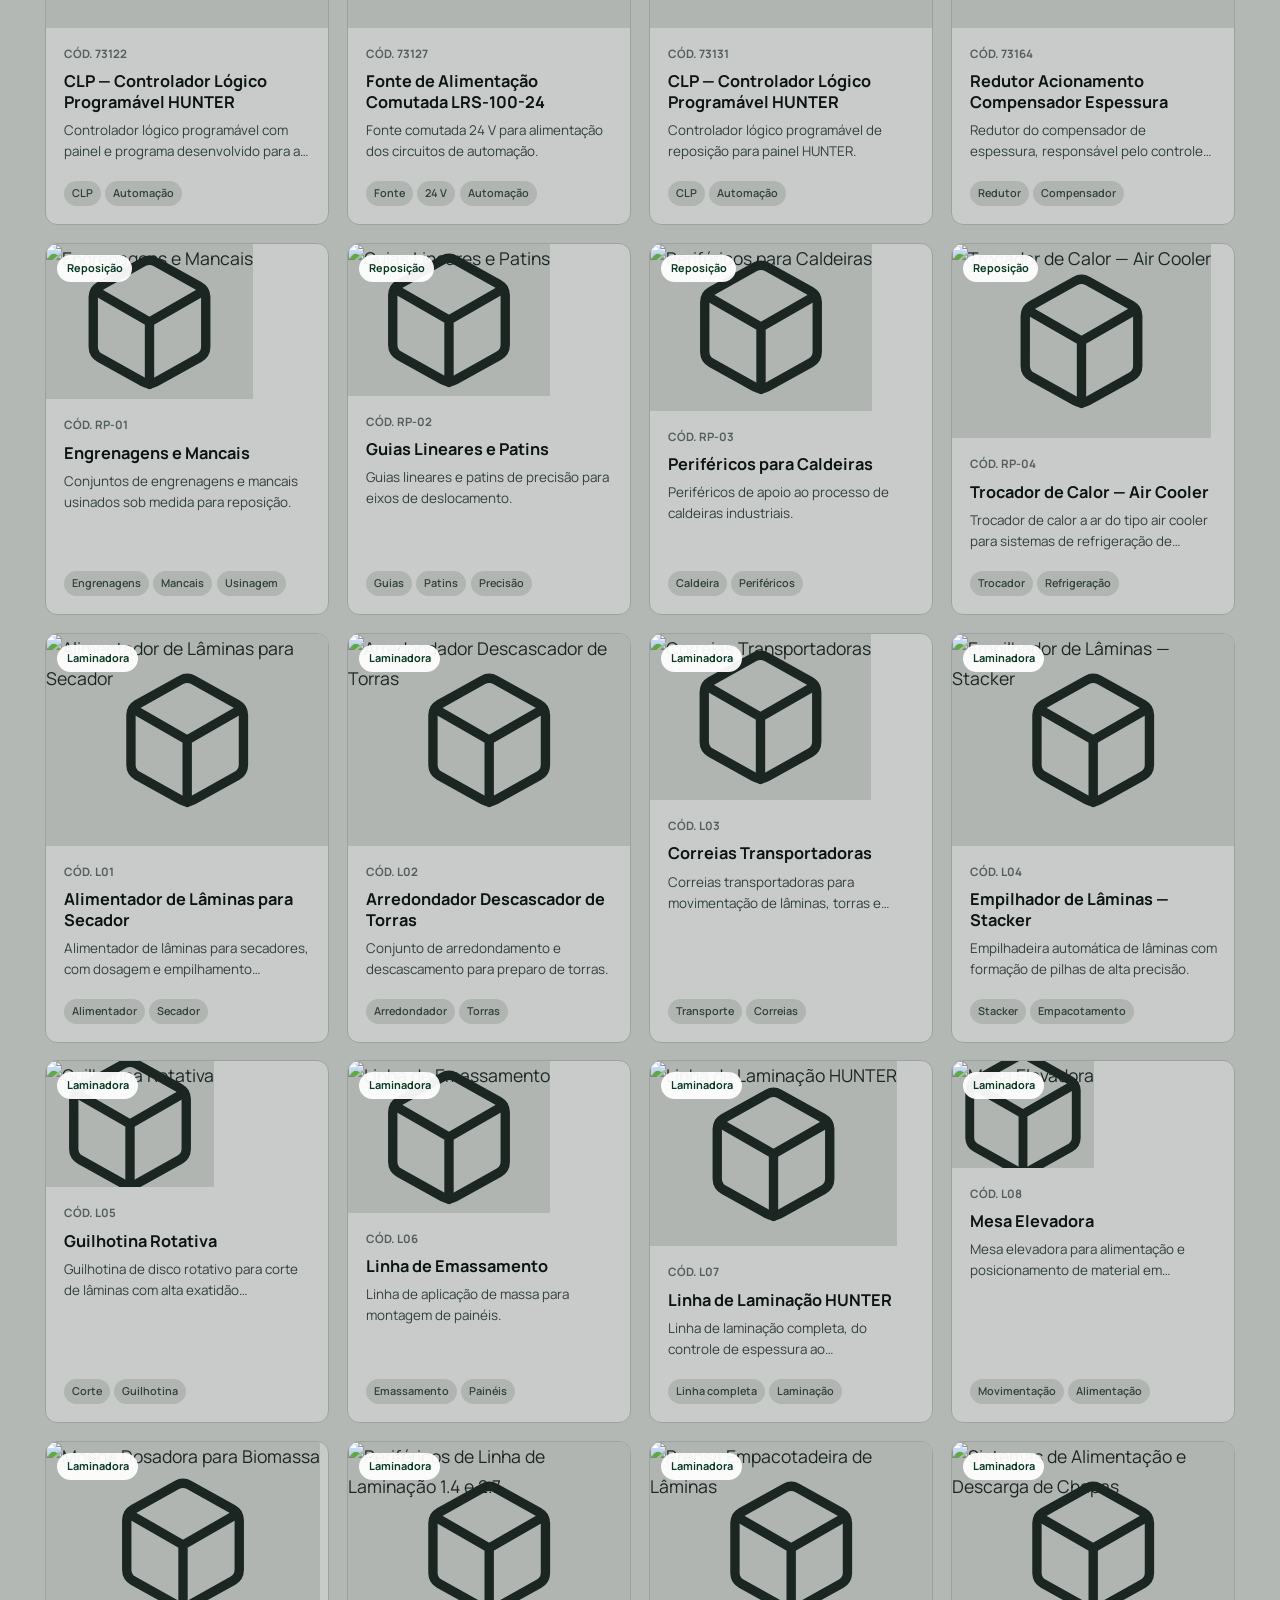
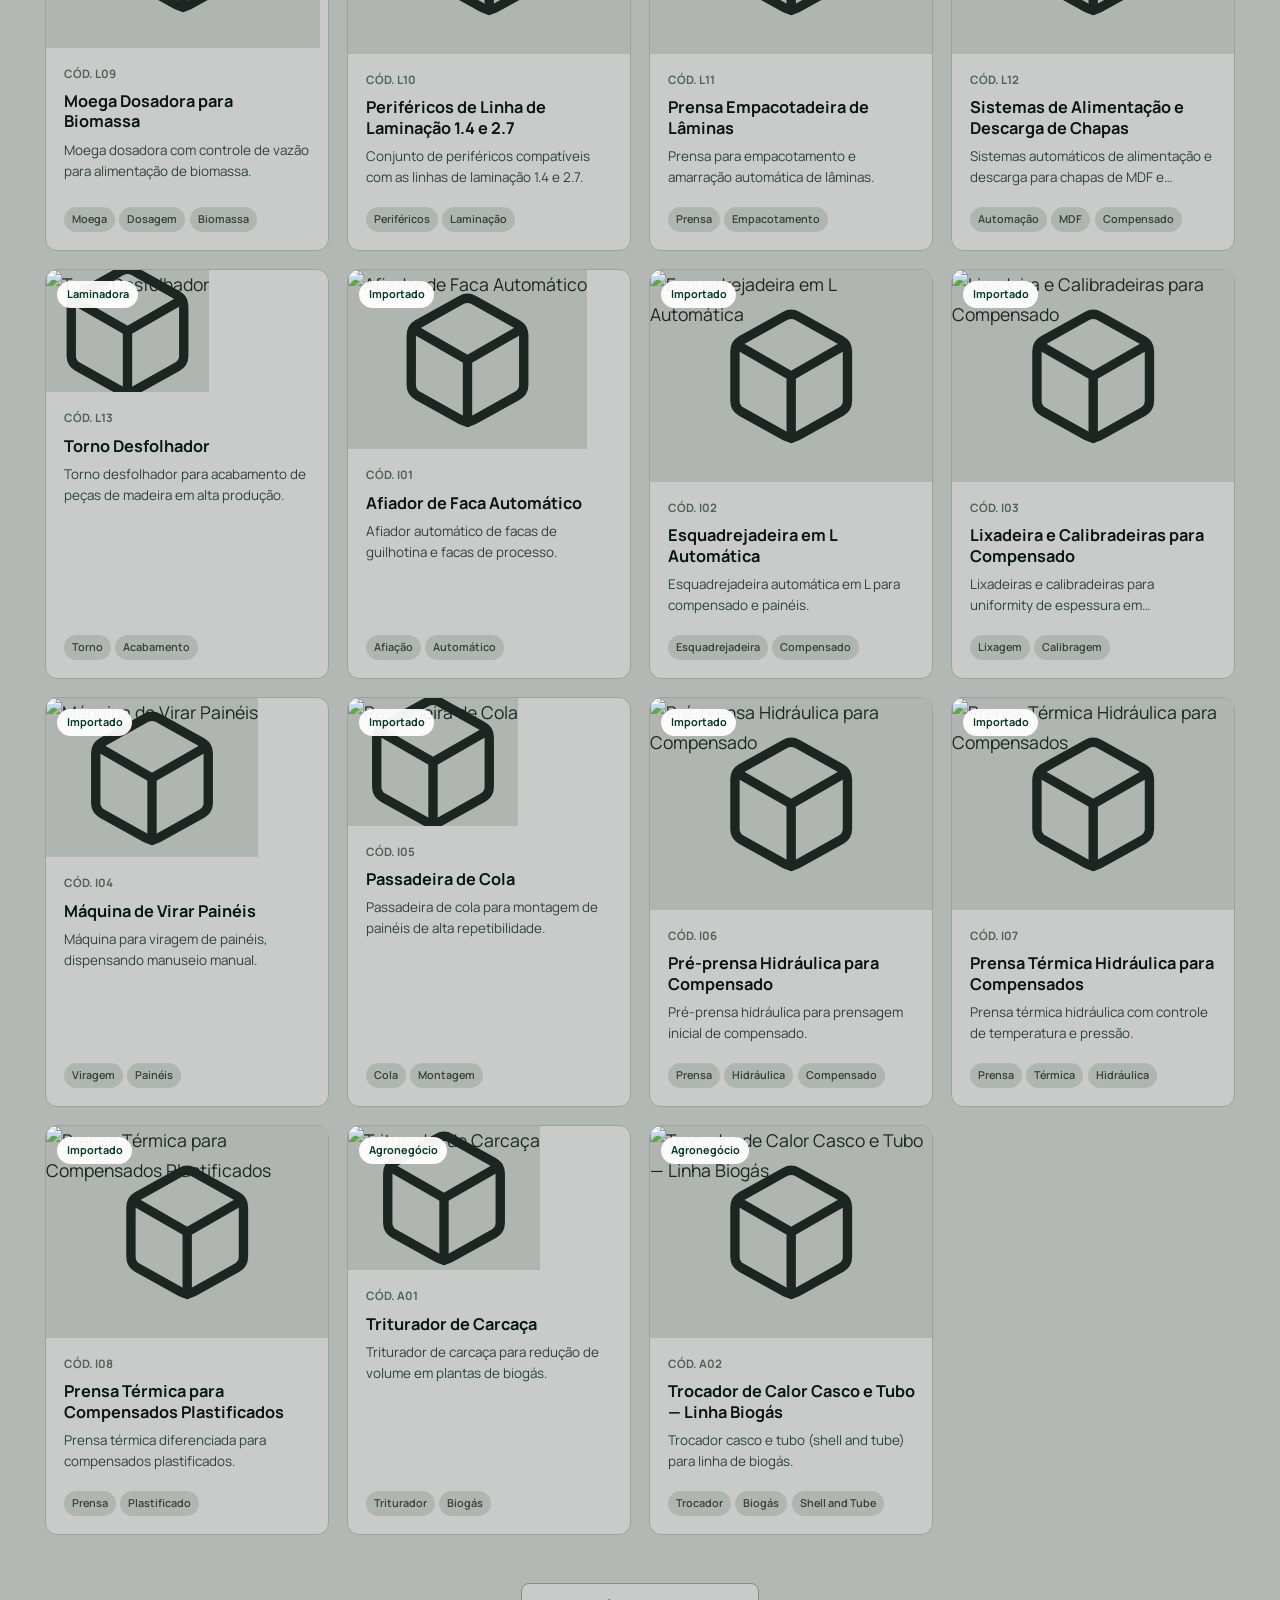
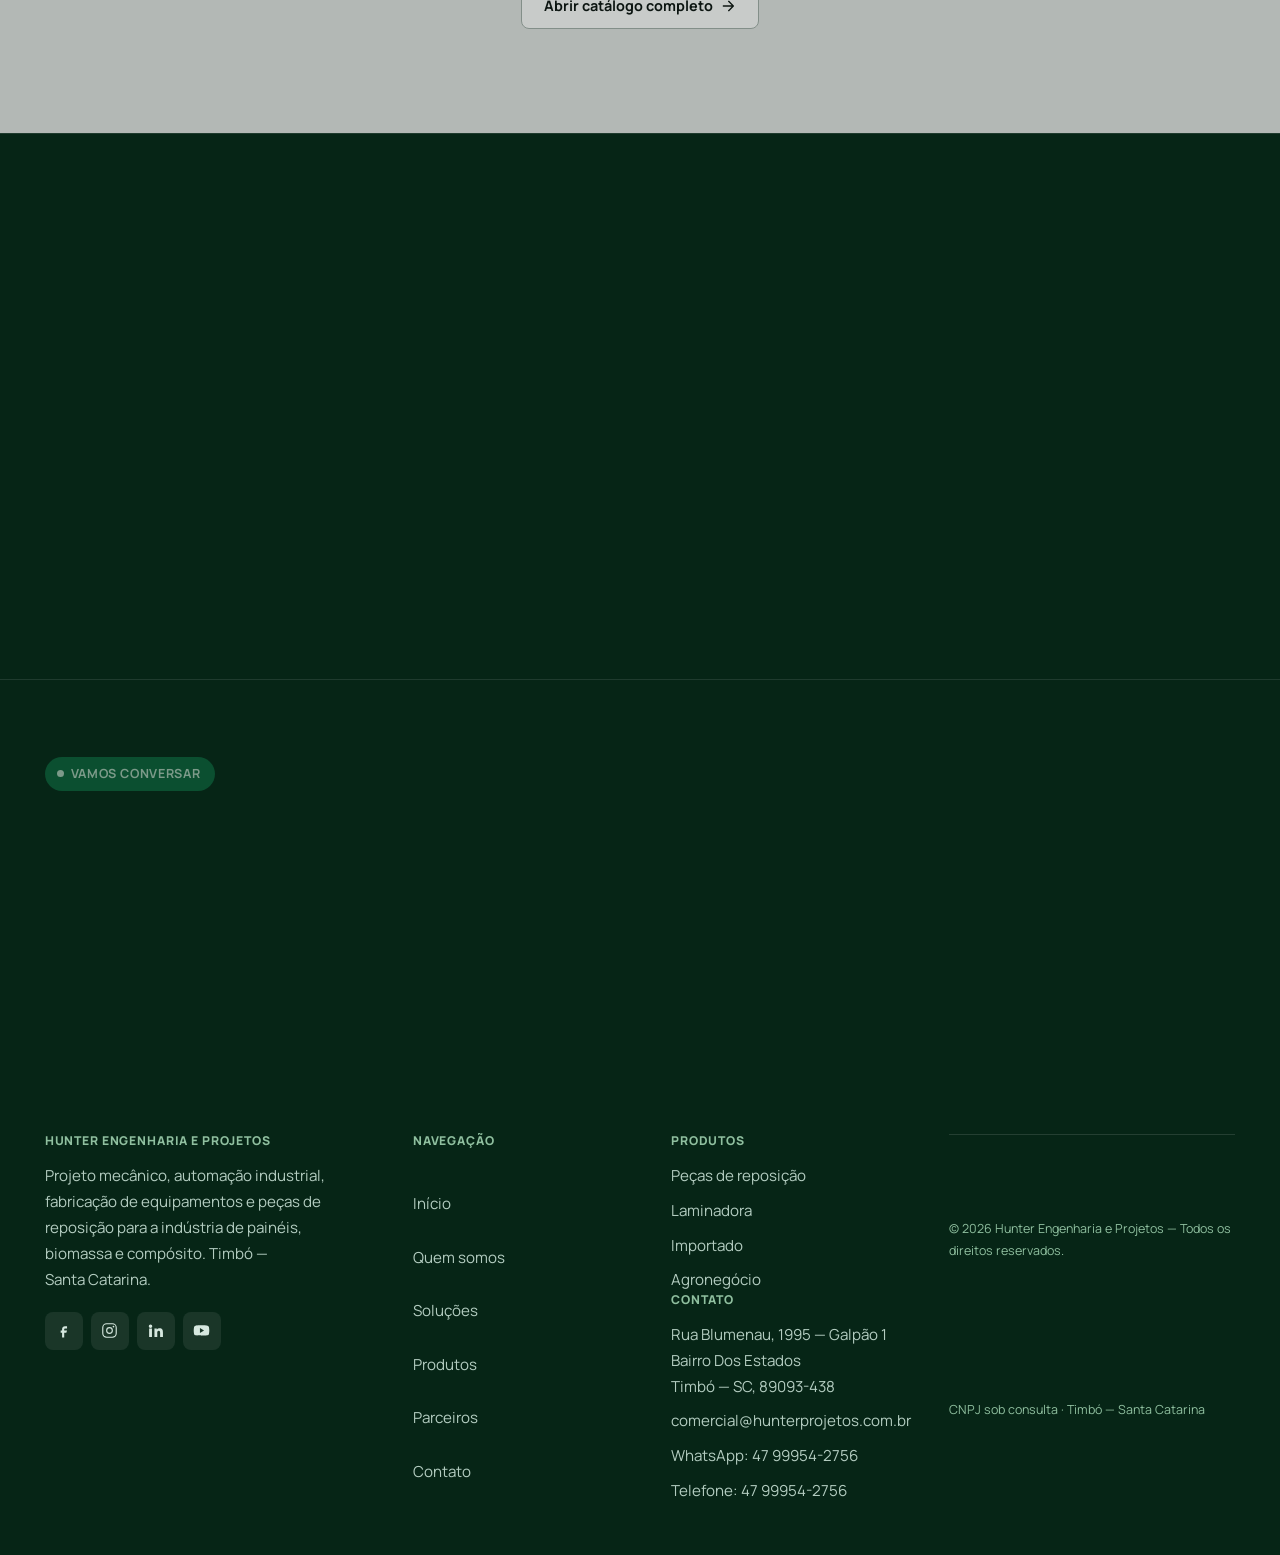
==== commit 7ecf5a30: "Hero 3D: linha de transporte em WebGL no inicio Coloca no hero da home um modelo 3D da esteira FC.10" ====
--- a/index.html
+++ b/index.html
@@ -93,8 +93,9 @@
 <main id="conteudo">
   <!-- ======================= HERO ======================= -->
   <section class="hero">
-<div class="wrap hero-in">
-      <div class="hero-badge">
+    <div class="wrap hero-grid">
+      <div class="hero-in">
+        <div class="hero-badge">
         <span class="pulse" aria-hidden="true"></span>
         <span class="mono">Engenharia mecânica · Automação · Projeto</span>
       </div>
@@ -117,6 +118,21 @@
           <span>Solicitar projeto</span>
         </a>
       </div>
+      </div>
+
+      <!-- Maquina em 3D: representacao da linha de laminacao -->
+      <figure class="hero3d" id="hero3d">
+        <canvas data-hero3d-canvas aria-label="Modelo 3D interativo de uma linha de transporte de pacotes" role="img"></canvas>
+        <figcaption class="hero3d-bar mono">
+          <span data-hero3d-status>Carregando modelo 3D</span>
+          <button class="hero3d-btn" type="button" data-hero3d-toggle aria-pressed="true">
+            <svg aria-hidden="true"><use href="#i-pause"></use></svg>
+            <span>Pausar</span>
+          </button>
+        </figcaption>
+        <span class="hero3d-hint mono" aria-hidden="true">Arraste para girar</span>
+      </figure>
+
       <div class="hero-stats">
         <div class="hero-stat">
           <b><span data-count="47">0</span></b>
@@ -477,5 +493,9 @@
 
 <script src="assets/js/data.js"></script>
 <script src="assets/js/main.js"></script>
+<script src="assets/vendor/three/three.min.js" defer></script>
+<script src="assets/vendor/three/GLTFLoader.js" defer></script>
+<script src="assets/vendor/three/OrbitControls.js" defer></script>
+<script src="assets/js/hero3d.js" defer></script>
 </body>
 </html>
--- a/assets/css/main.css
+++ b/assets/css/main.css
@@ -428,6 +428,106 @@
 }
 
 .hero-in { position: relative; z-index: 2; width: 100%; }
+
+/* Duas colunas no desktop: texto a esquerda, maquina 3D a direita */
+.hero-grid { position: relative; z-index: 2; display: grid; gap: clamp(2rem, 4vw, 3.5rem); align-items: center; }
+/* Os numeros ficam abaixo das duas colunas */
+.hero-grid > .hero-stats { grid-column: 1 / -1; margin-top: 0; }
+@media (min-width: 1024px) {
+  .hero-grid { grid-template-columns: minmax(0, 1.06fr) minmax(0, 0.94fr); }
+}
+
+/* ------------------------------------------------------------
+   HERO 3D
+   ------------------------------------------------------------ */
+.hero3d {
+  position: relative;
+  margin: 0;
+  width: 100%;
+  aspect-ratio: 4 / 3;
+  min-height: 260px;
+  max-height: 62svh;
+  border: 1px solid var(--line-2);
+  border-radius: var(--radius);
+  background:
+    radial-gradient(ellipse 70% 60% at 50% 38%, rgba(255, 255, 255, 0.42), transparent 70%),
+    linear-gradient(180deg, var(--g-50), var(--g-100));
+  overflow: hidden;
+  box-shadow: var(--shadow-lg);
+  touch-action: pan-y;             /* o dedo rola a pagina; a 3D nao sequestra o scroll */
+  -webkit-user-select: none;
+  user-select: none;
+  contain: paint;
+}
+.hero3d canvas { width: 100%; height: 100%; display: block; cursor: grab; }
+.hero3d canvas:active { cursor: grabbing; }
+/* Sem WebGL ou com erro no modelo: o bloco some e o hero volta ao layout original */
+.hero3d.is-off { display: none; }
+
+/* Vinheta para o modelo nao encostar nas bordas do quadro */
+.hero3d::after {
+  content: "";
+  position: absolute;
+  inset: 0;
+  pointer-events: none;
+  background: radial-gradient(ellipse 78% 70% at 50% 45%, transparent 55%, rgba(155, 163, 158, 0.28) 100%);
+}
+
+.hero3d-bar {
+  position: absolute;
+  left: 0;
+  right: 0;
+  bottom: 0;
+  z-index: 2;
+  display: flex;
+  align-items: center;
+  justify-content: space-between;
+  gap: 0.6rem;
+  padding: 0.55rem 0.6rem 0.55rem 0.85rem;
+  font-size: 0.68rem;
+  letter-spacing: 0.05em;
+  color: var(--ink-3);
+  background: linear-gradient(180deg, transparent, rgba(176, 181, 178, 0.92) 55%);
+  pointer-events: none;
+}
+.hero3d-btn {
+  display: inline-flex;
+  align-items: center;
+  gap: 0.35rem;
+  min-height: 34px;
+  padding: 0 0.7rem;
+  border: 1px solid var(--line-2);
+  border-radius: 99px;
+  background: var(--white);
+  color: var(--ink-2);
+  font: inherit;
+  font-size: 0.72rem;
+  font-weight: 700;
+  cursor: pointer;
+  pointer-events: auto;
+  transition: background 0.2s ease, border-color 0.2s ease, color 0.2s ease;
+}
+.hero3d-btn svg { width: 12px; height: 12px; }
+.hero3d-btn:hover { border-color: var(--green); color: var(--green); background: var(--green-light); }
+.hero3d-btn[data-state="off"] { border-color: var(--lime); color: var(--green-dark); }
+
+.hero3d-hint {
+  position: absolute;
+  top: 0.7rem;
+  left: 0.85rem;
+  z-index: 2;
+  font-size: 0.64rem;
+  letter-spacing: 0.06em;
+  color: var(--ink-4);
+  pointer-events: none;
+  transition: opacity 0.4s ease;
+}
+.hero3d.is-ready .hero3d-hint { opacity: 0.55; }
+
+/* Sem movimento reduzido o quadro fica com a maquina parada e sem dica */
+@media (prefers-reduced-motion: reduce) {
+  .hero3d-hint { display: none; }
+}
 
 .hero-badge {
   display: inline-flex;
@@ -1640,6 +1740,8 @@
 }
 
 @media (max-width: 1023px) {
+  /* Hero vira uma coluna: texto, maquina 3D, numeros */
+  .hero3d { order: 3; aspect-ratio: 16 / 10; min-height: 0; max-height: 46svh; }
   .split { grid-template-columns: 1fr; }
   .split--rev > *:first-child { order: 0; }
   .ct-grid { grid-template-columns: 1fr; }
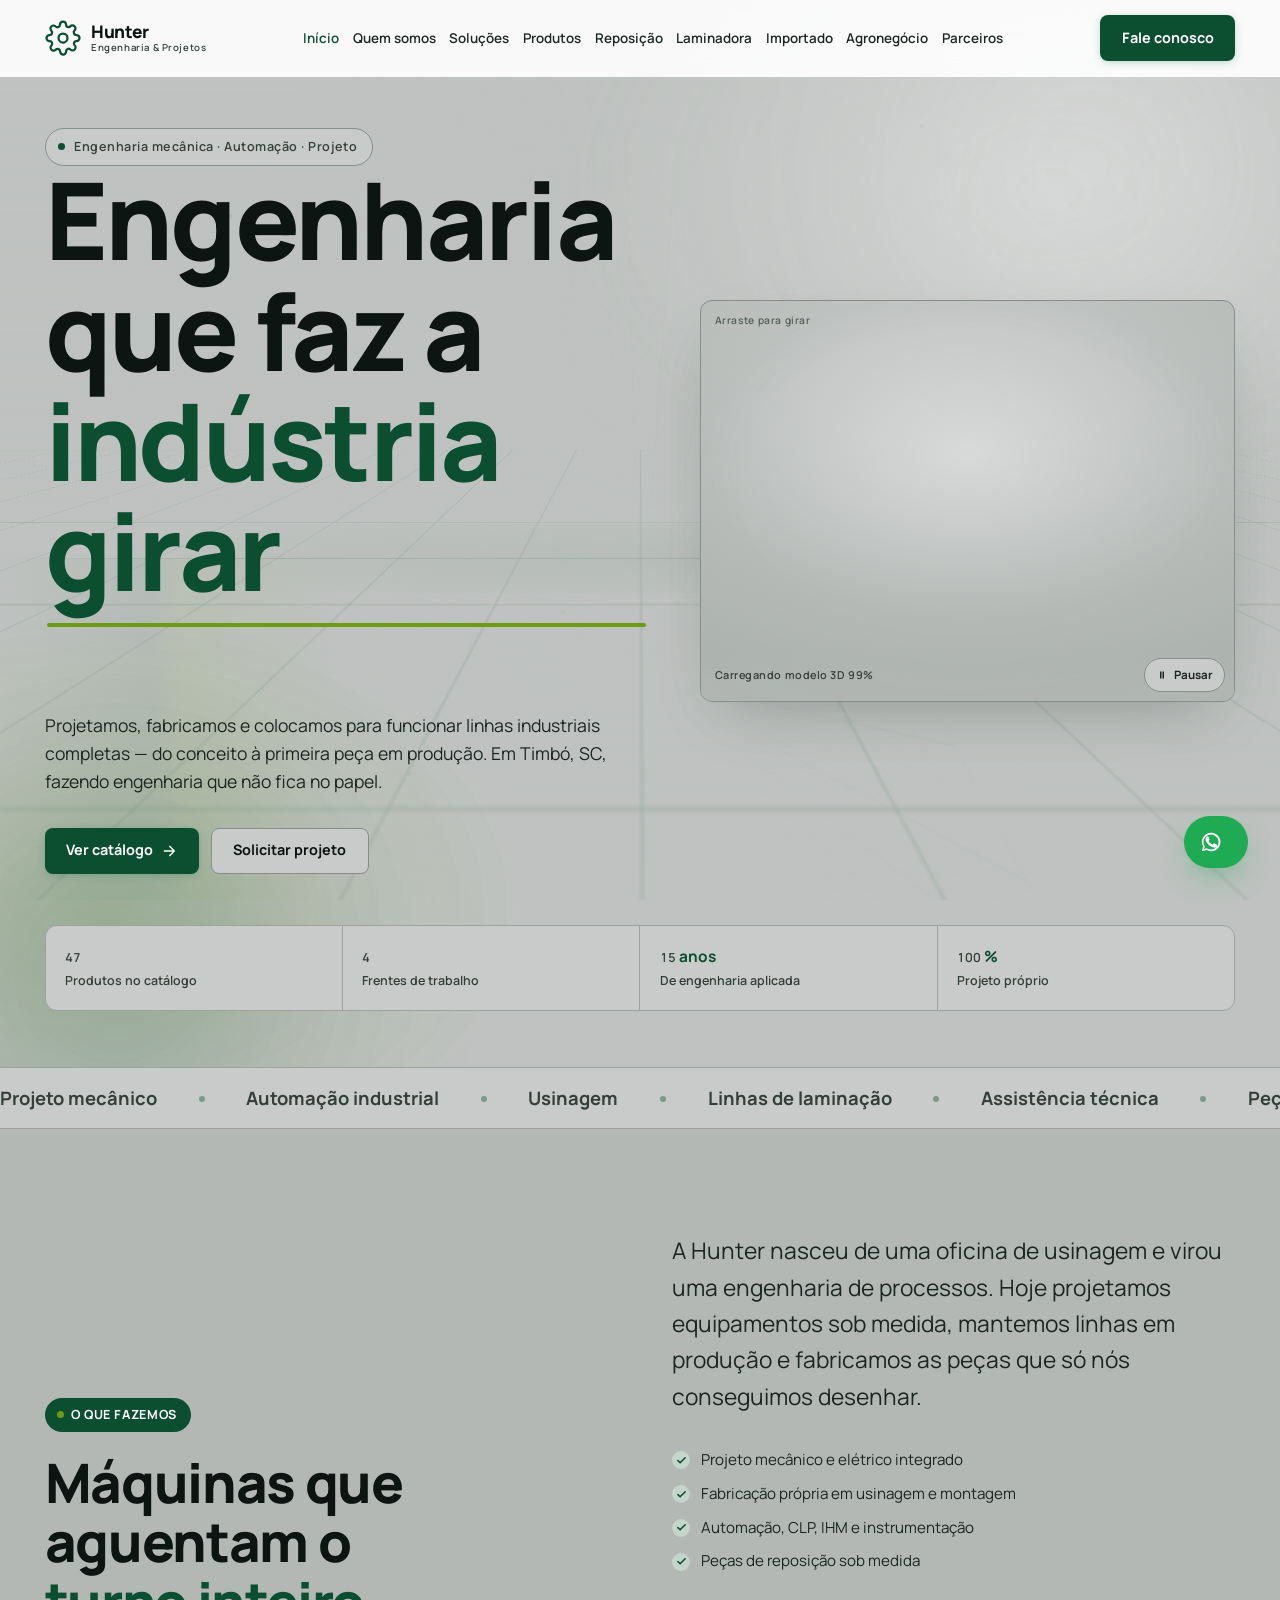
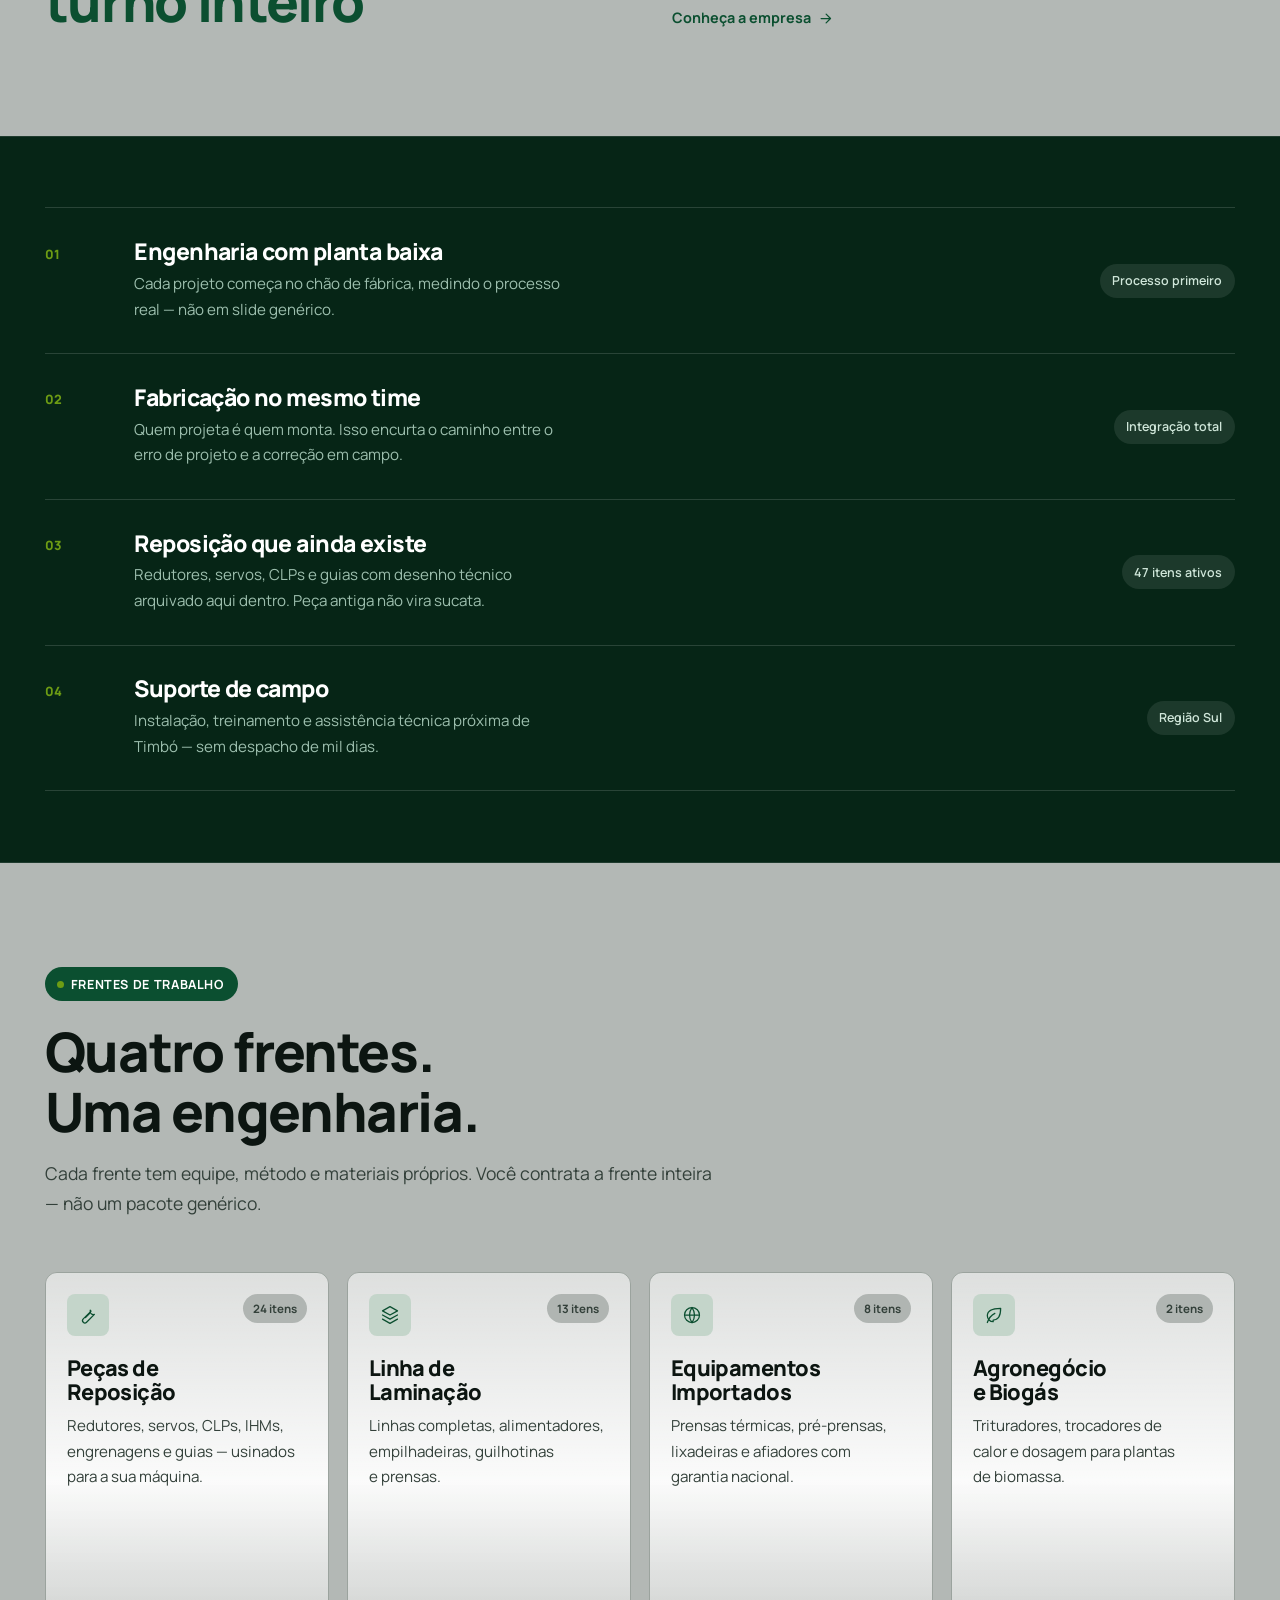
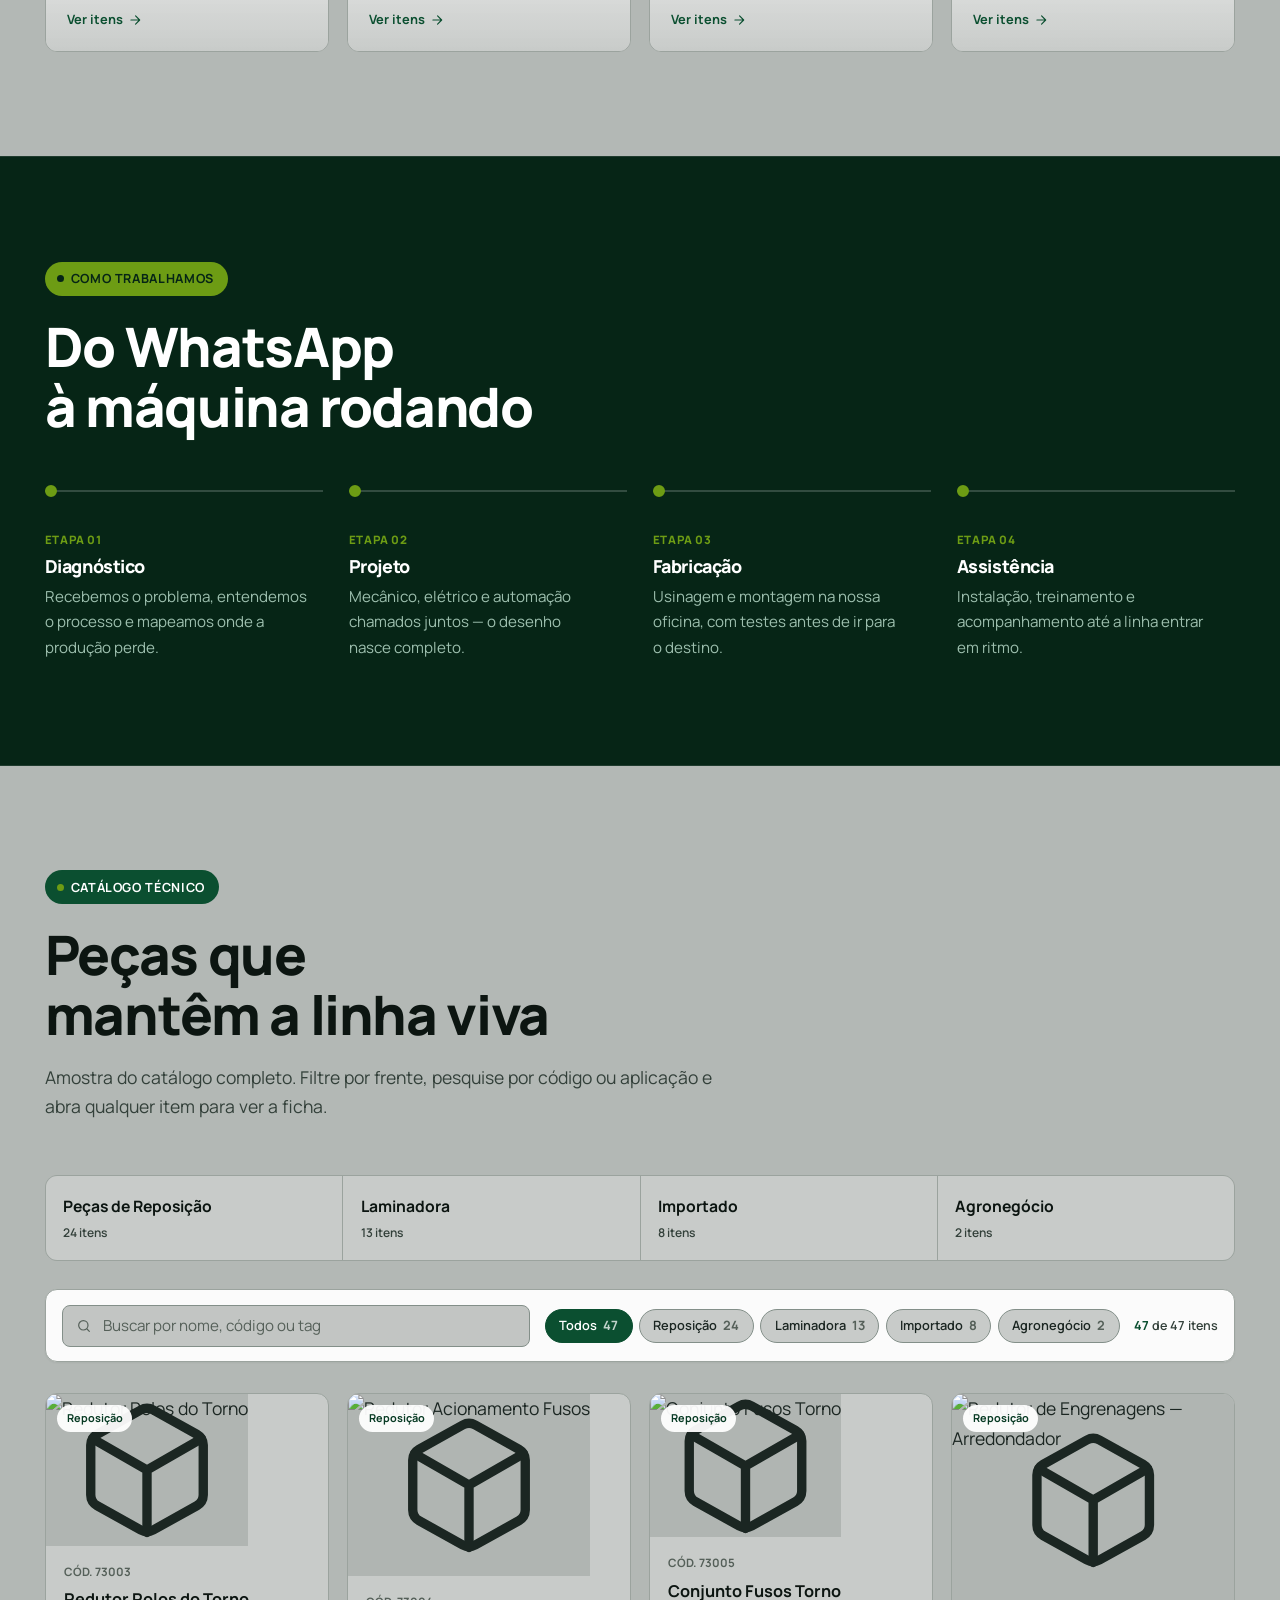
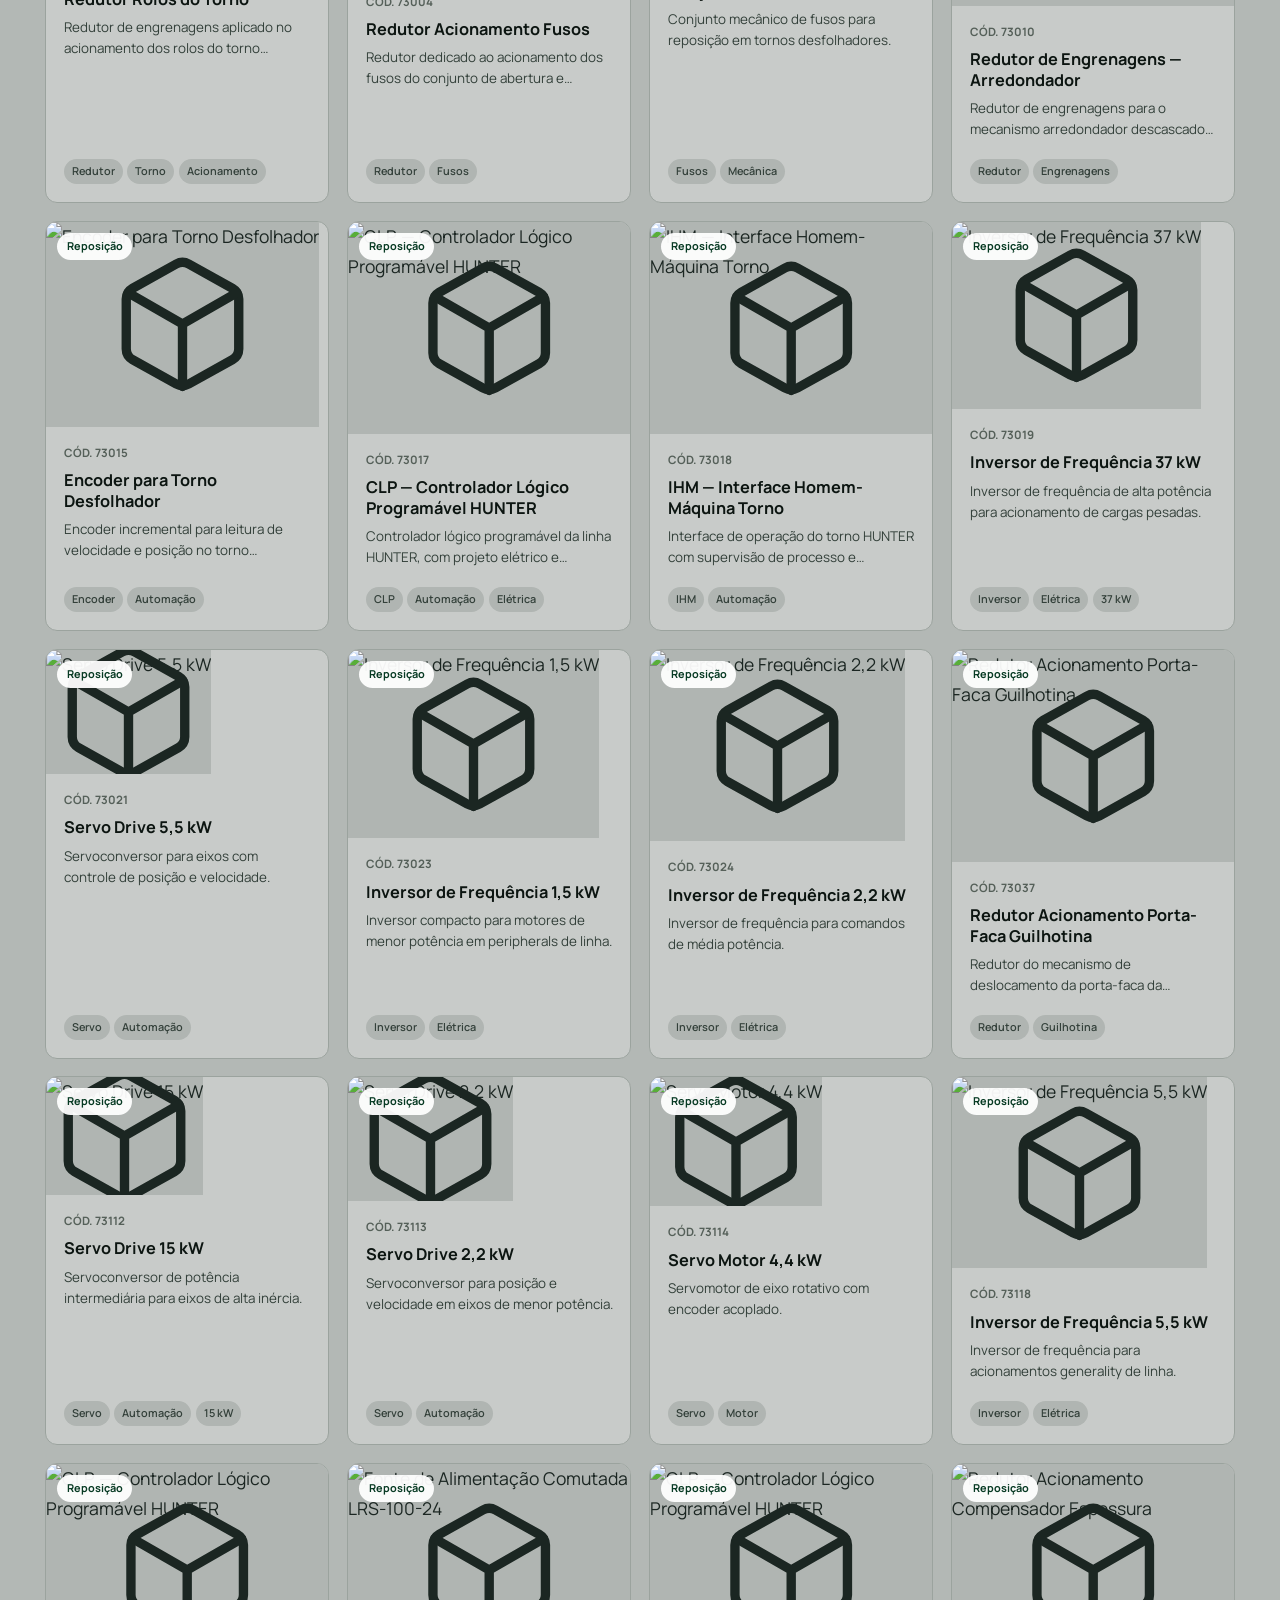
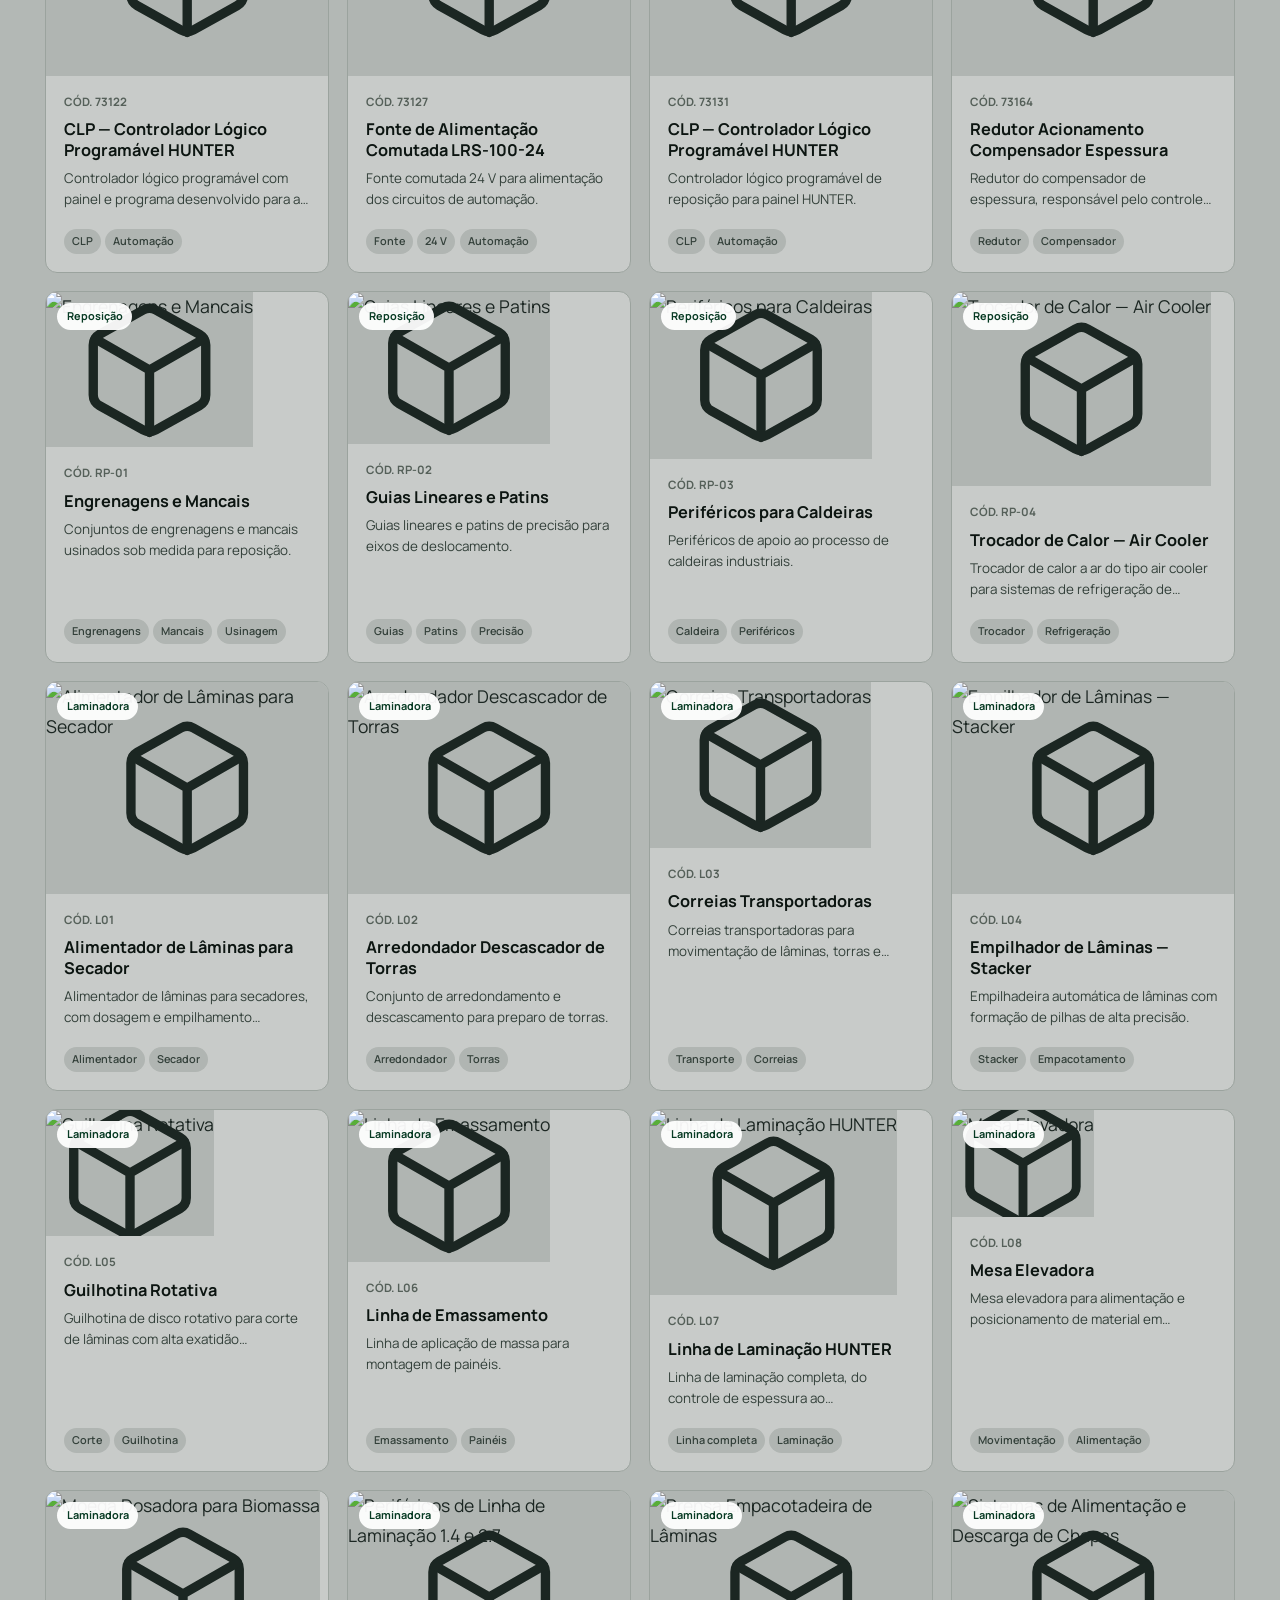
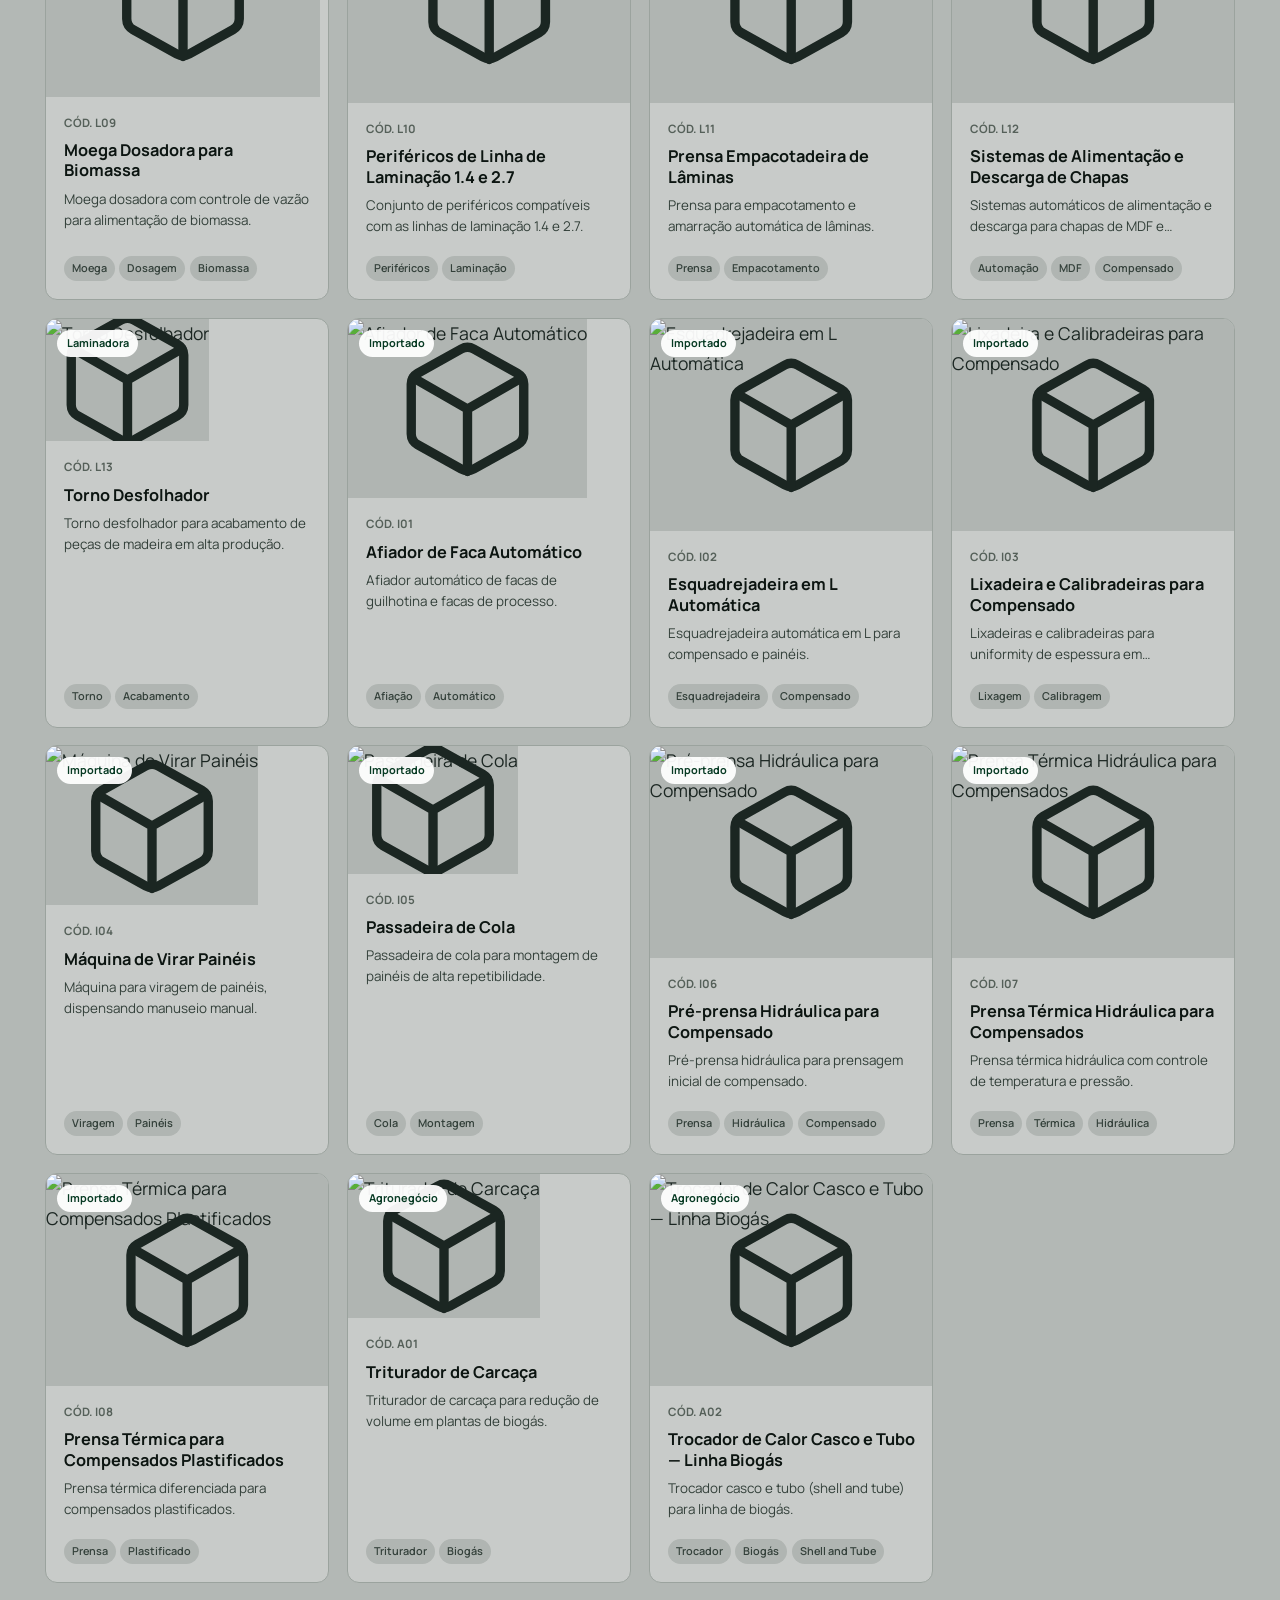
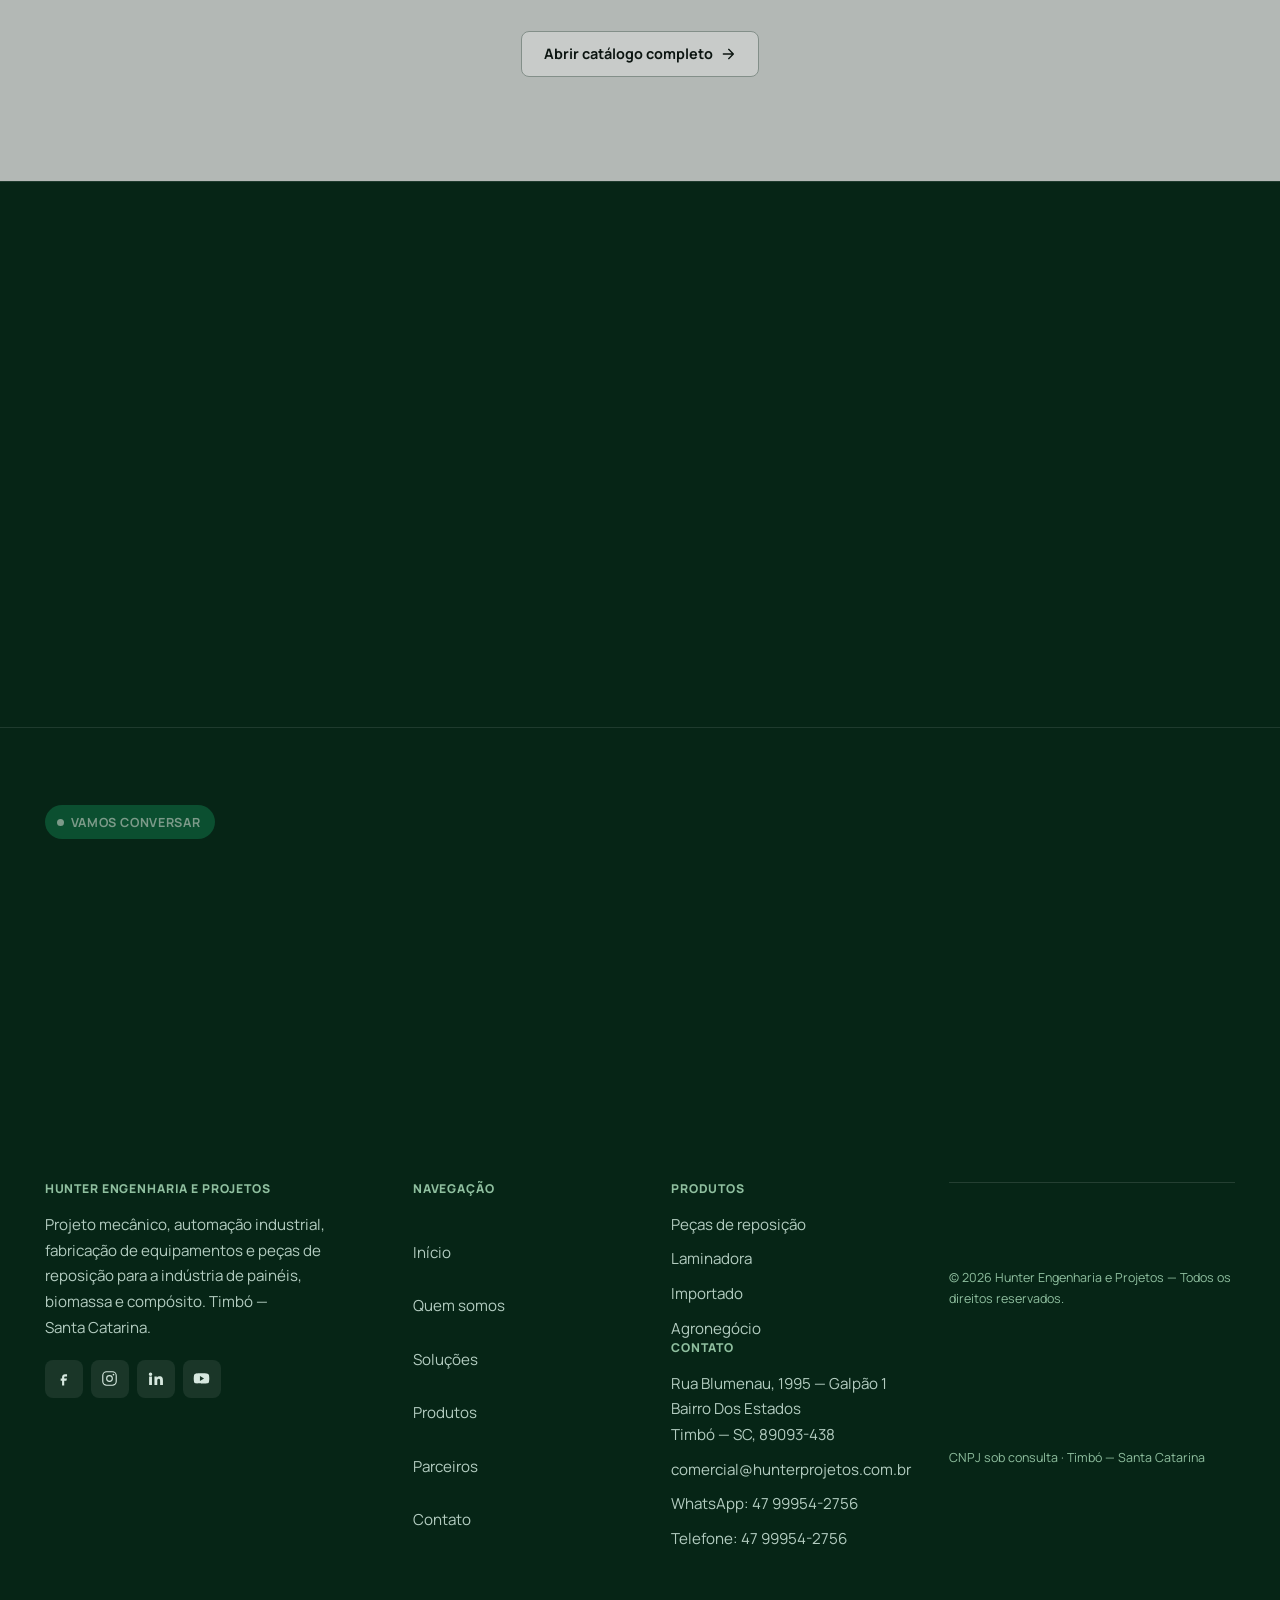
==== commit 62f8a77a: "Troca o modelo 3D pelo arquivo original e corrige o titulo cortado Tres correcoes que so apareceram " ====
--- a/index.html
+++ b/index.html
@@ -2,7 +2,13 @@
 <html lang="pt-BR">
 <head>
 <meta charset="utf-8">
-<meta http-equiv="Content-Security-Policy" content="default-src 'self'; script-src 'self'; font-src 'self'; style-src 'self' 'unsafe-inline'; img-src 'self' data: https://www.hunterprojetos.com.br; connect-src 'self'; frame-src https://www.google.com; base-uri 'none'; form-action 'none'; object-src 'none'">
+<meta http-equiv="Content-Security-Policy" content="default-src 'self'; script-src 'self'; worker-src 'self' blob:; font-src 'self'; style-src 'self' 'unsafe-inline'; img-src 'self' data: https://www.hunterprojetos.com.br; connect-src 'self'; frame-src https://www.google.com; base-uri 'none'; form-action 'none'; object-src 'none'">
+<!--
+  A CSP acima precisa de worker-src blob: porque o decodificador Draco do three
+  roda num Worker criado a partir de um Blob. Sem essa diretiva o modelo nunca
+  carrega._blob: e restrito ao proprio script do site -- nada externo entra.
+  As demais paginas do site mantem a CSP original.
+-->
 <meta name="viewport" content="width=device-width, initial-scale=1">
 <title>Hunter Engenharia e Projetos — Projetos, Automação e Linhas Industriais</title>
 <meta name="description" content="Engenharia, projetos e fabricação de linhas de laminação, máquinas importadas, automação industrial e peças de reposição. Hunter Engenharia e Projetos, Timbó — SC.">
@@ -495,6 +501,7 @@
 <script src="assets/js/main.js"></script>
 <script src="assets/vendor/three/three.min.js" defer></script>
 <script src="assets/vendor/three/GLTFLoader.js" defer></script>
+<script src="assets/vendor/three/DRACOLoader.js" defer></script>
 <script src="assets/vendor/three/OrbitControls.js" defer></script>
 <script src="assets/js/hero3d.js" defer></script>
 </body>
--- a/assets/css/main.css
+++ b/assets/css/main.css
@@ -435,6 +435,13 @@
 .hero-grid > .hero-stats { grid-column: 1 / -1; margin-top: 0; }
 @media (min-width: 1024px) {
   .hero-grid { grid-template-columns: minmax(0, 1.06fr) minmax(0, 0.94fr); }
+  /* Com a coluna 3D ao lado, o titulo precisa caber na metade da tela.
+     Sem isto a palavra "industria girar" (que nao quebra linha) invade o
+     quadro da maquina. */
+  /* O h1 fica dentro de .hero-in, que e filho direto de .hero-grid: por isso o
+     seletor e .hero-grid h1 e nao .hero-grid .hero h1. */
+  .hero-grid h1 { font-size: clamp(2.1rem, 0.6rem + 3.5vw, 4.3rem); }
+  .hero-grid .hero-sub { font-size: var(--t-base); }
 }
 
 /* ------------------------------------------------------------
@@ -582,6 +589,12 @@
   display: inline-block;
   color: var(--green);
   white-space: nowrap;
+}
+/* Com a coluna 3D ao lado o titulo fica mais estreito: a palavra-chave deixa de
+   ser indivisivel, senao vaza para cima do quadro da maquina. Nao use max-width
+   aqui -- em inline-block com nowrap isso corta a palavra em vez de quebrar. */
+@media (min-width: 1024px) {
+  .hero-grid h1 .hl { white-space: normal; }
 }
 .hero h1 .hl::after {
   content: "";
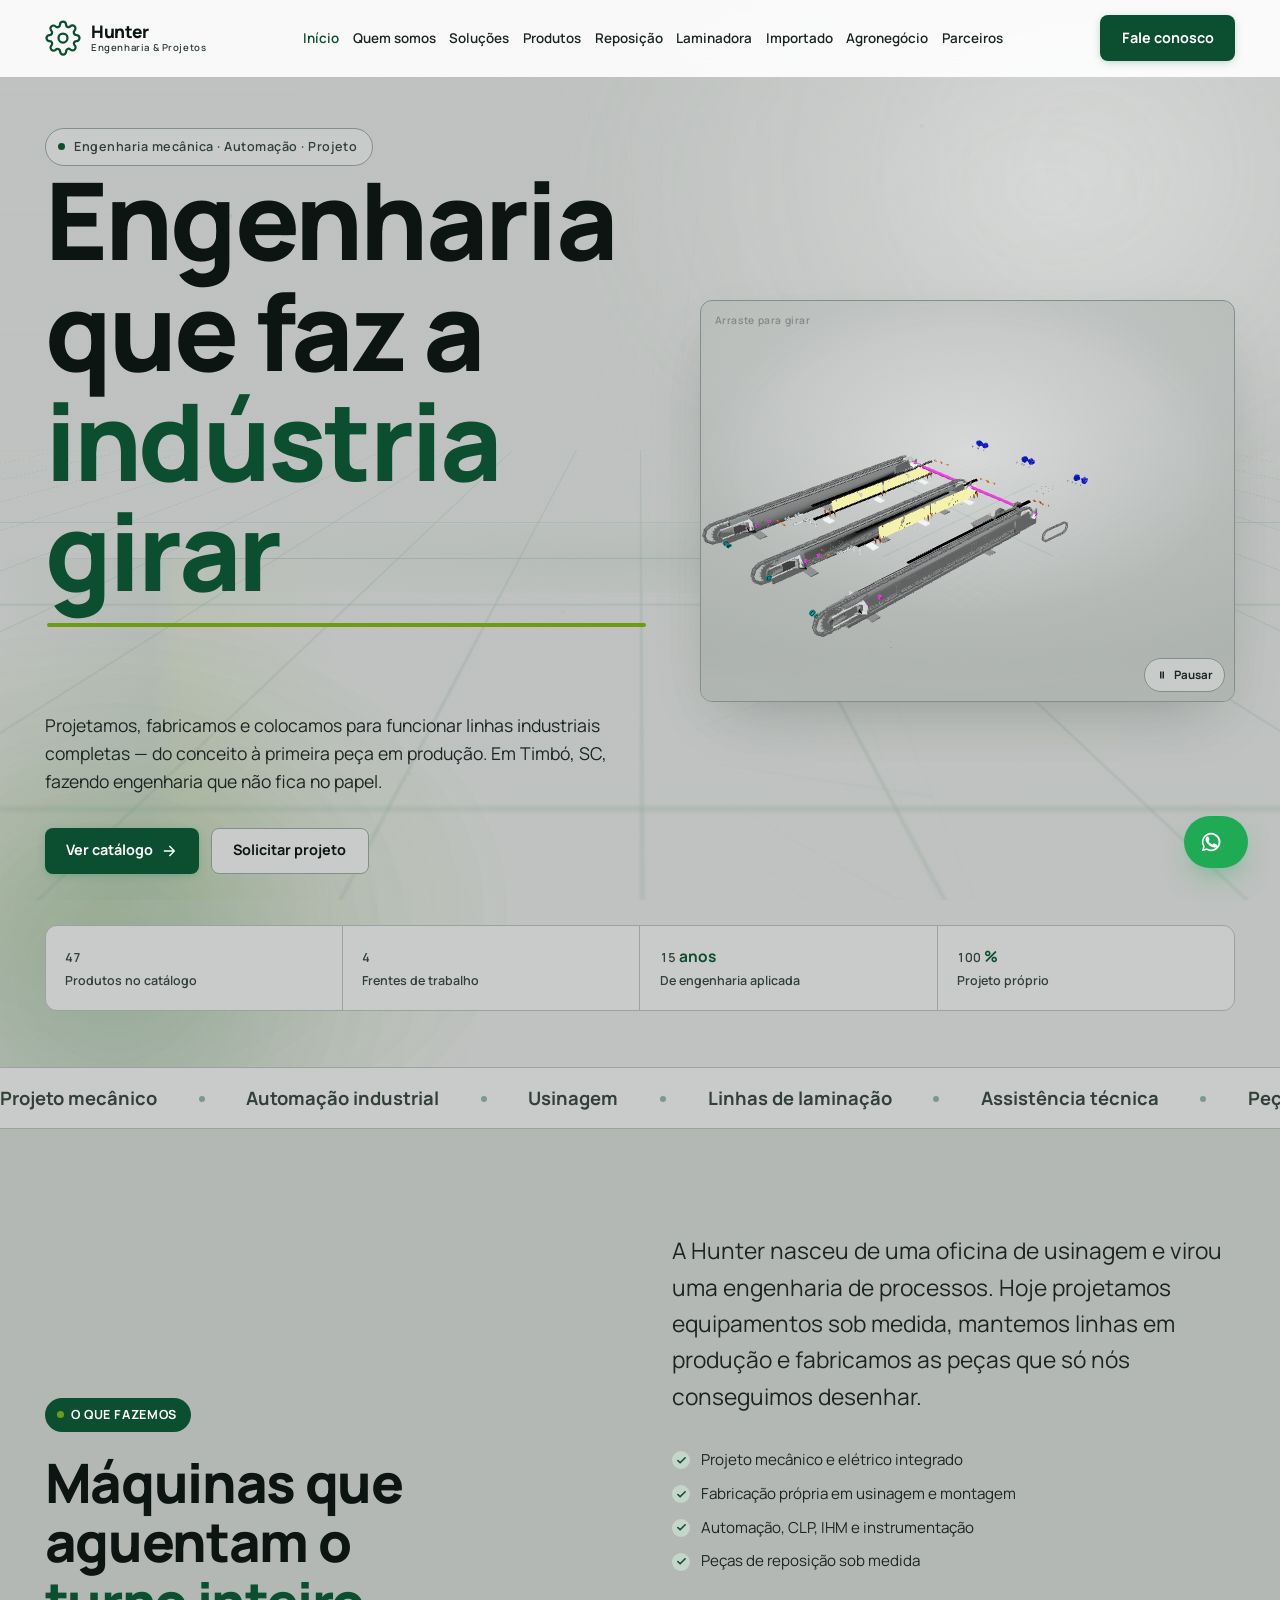
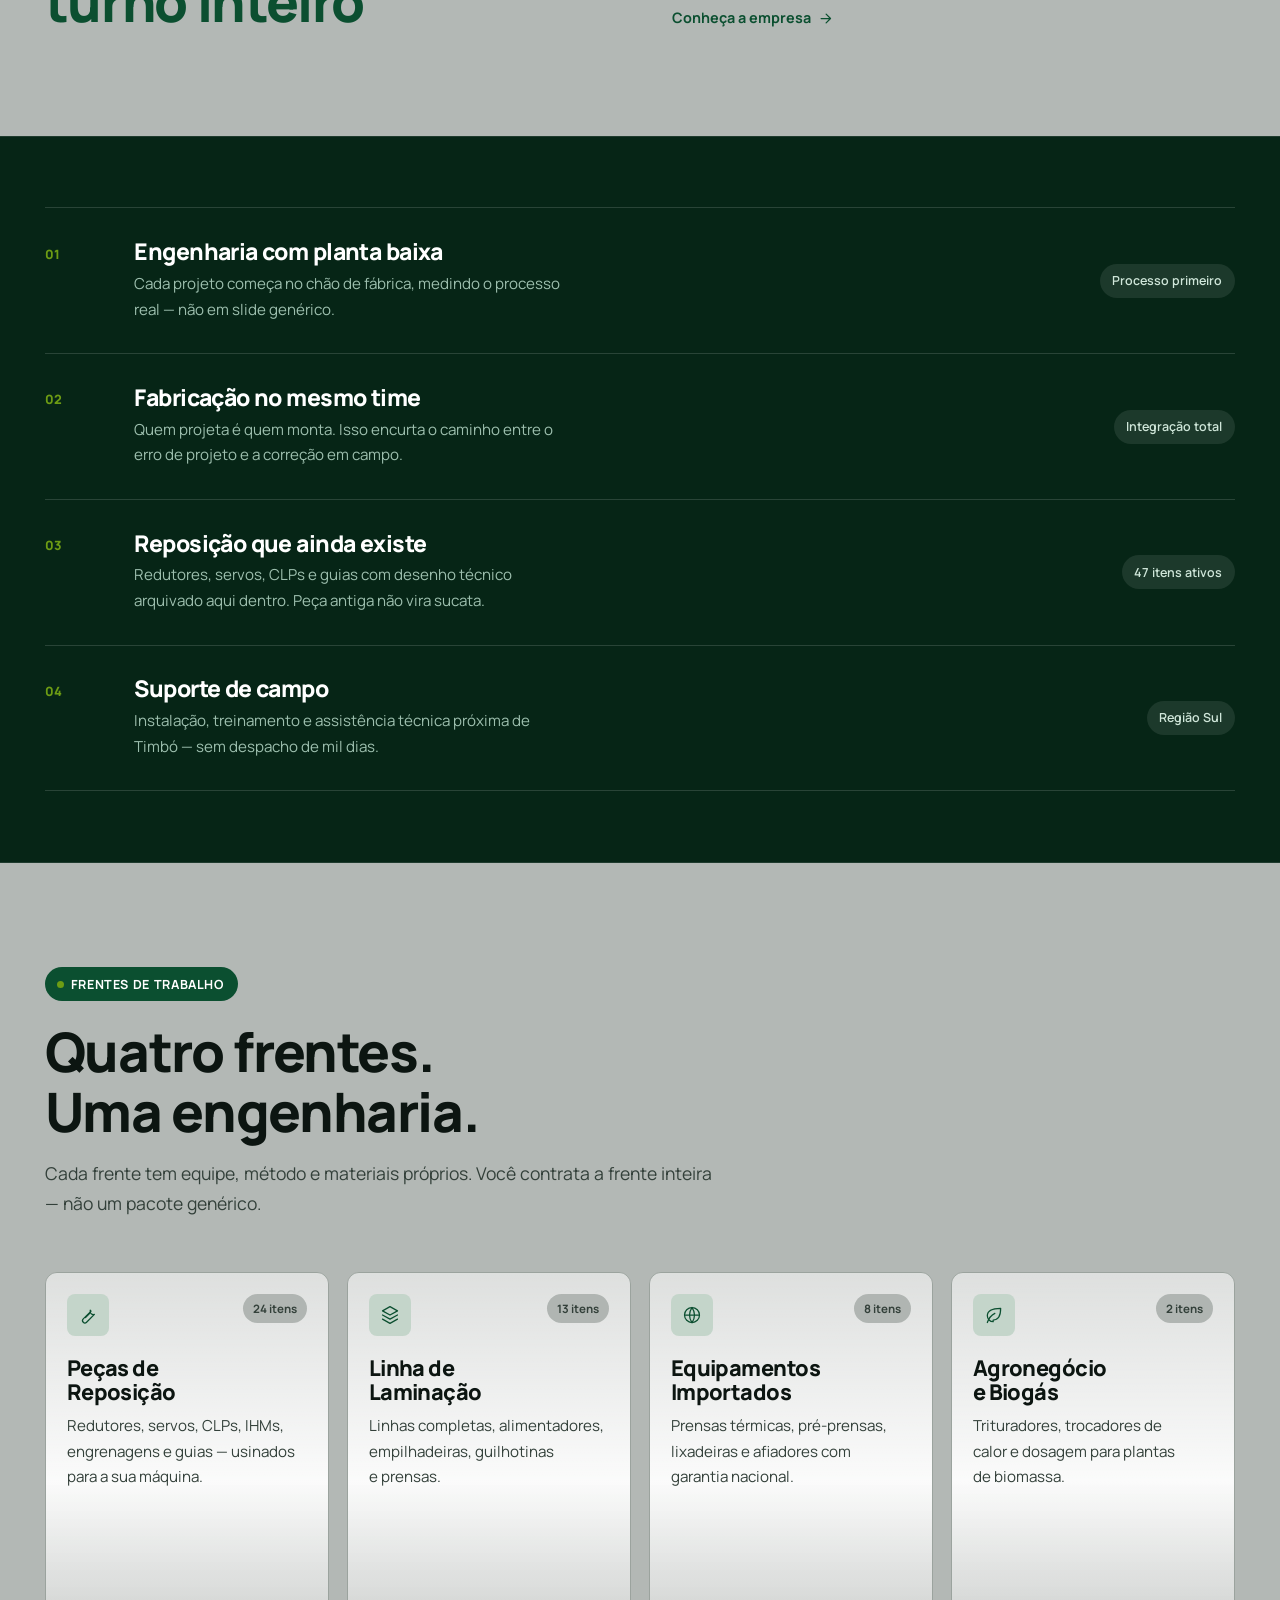
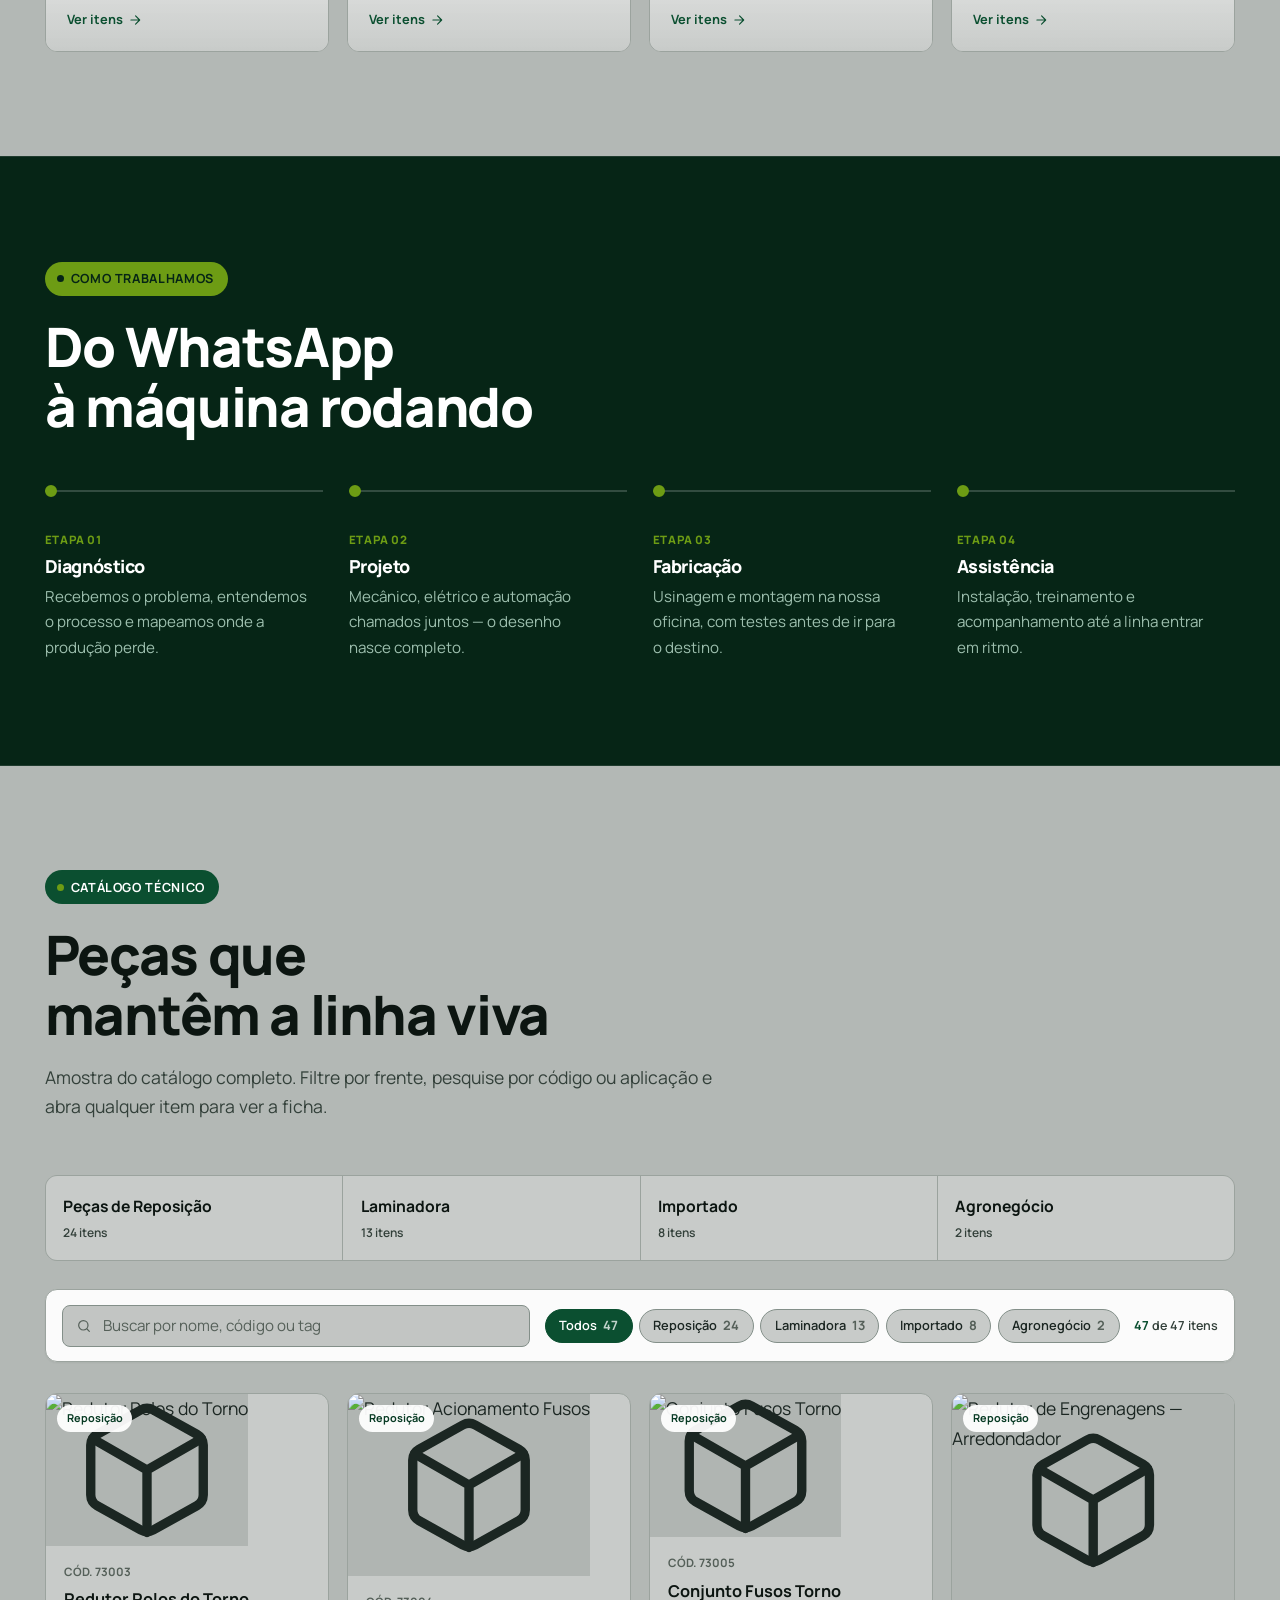
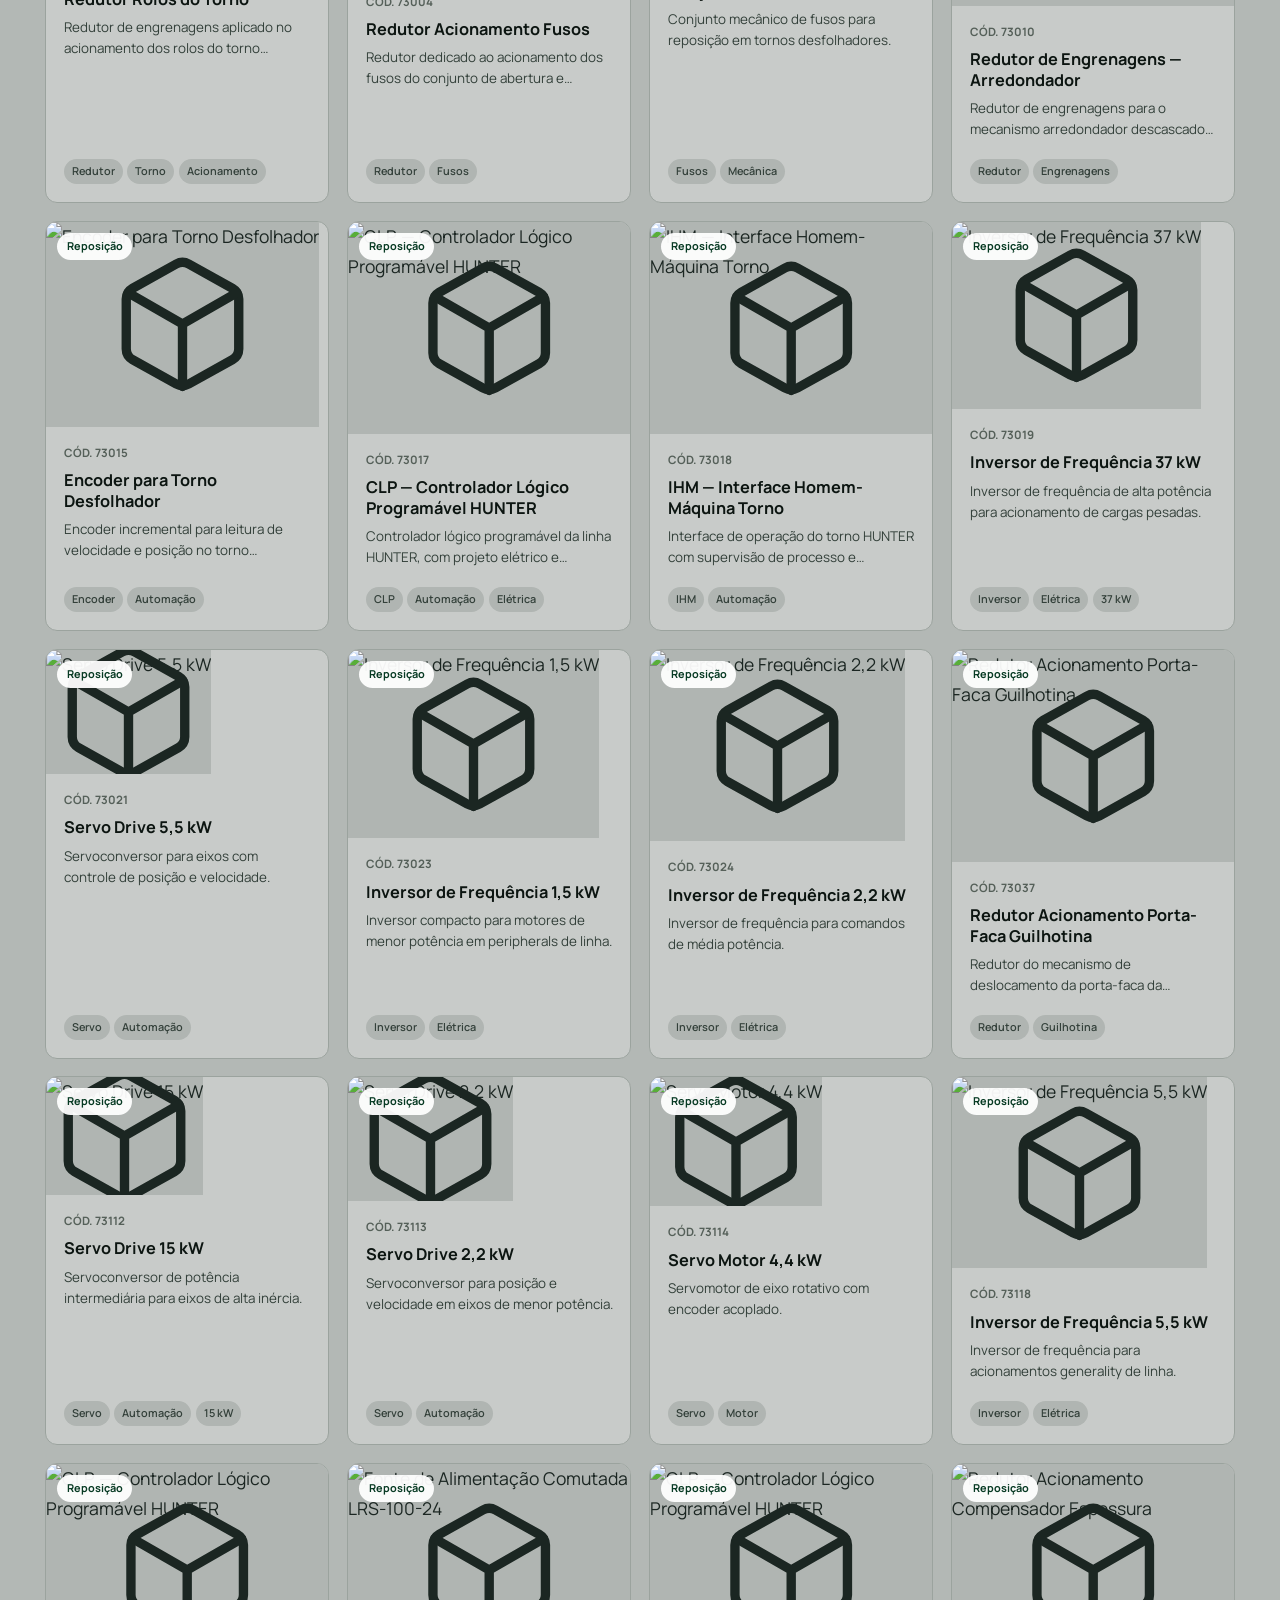
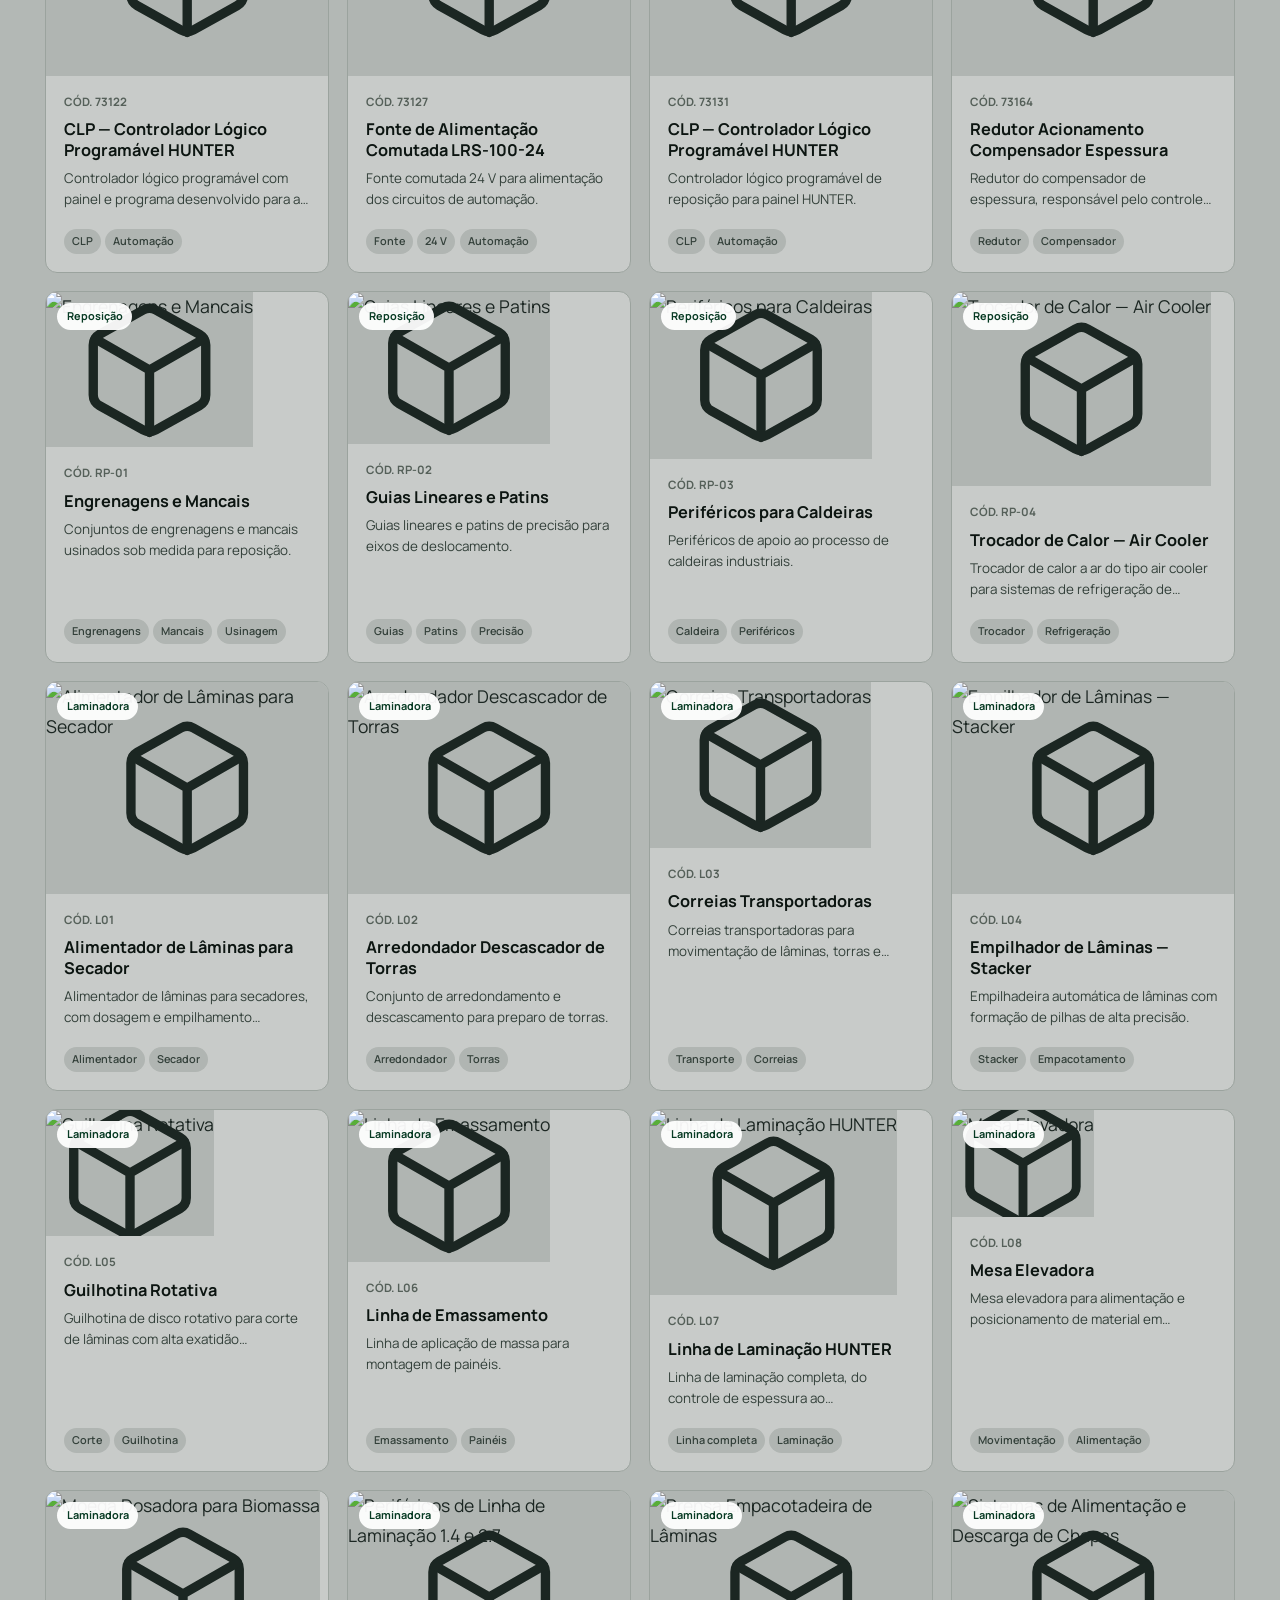
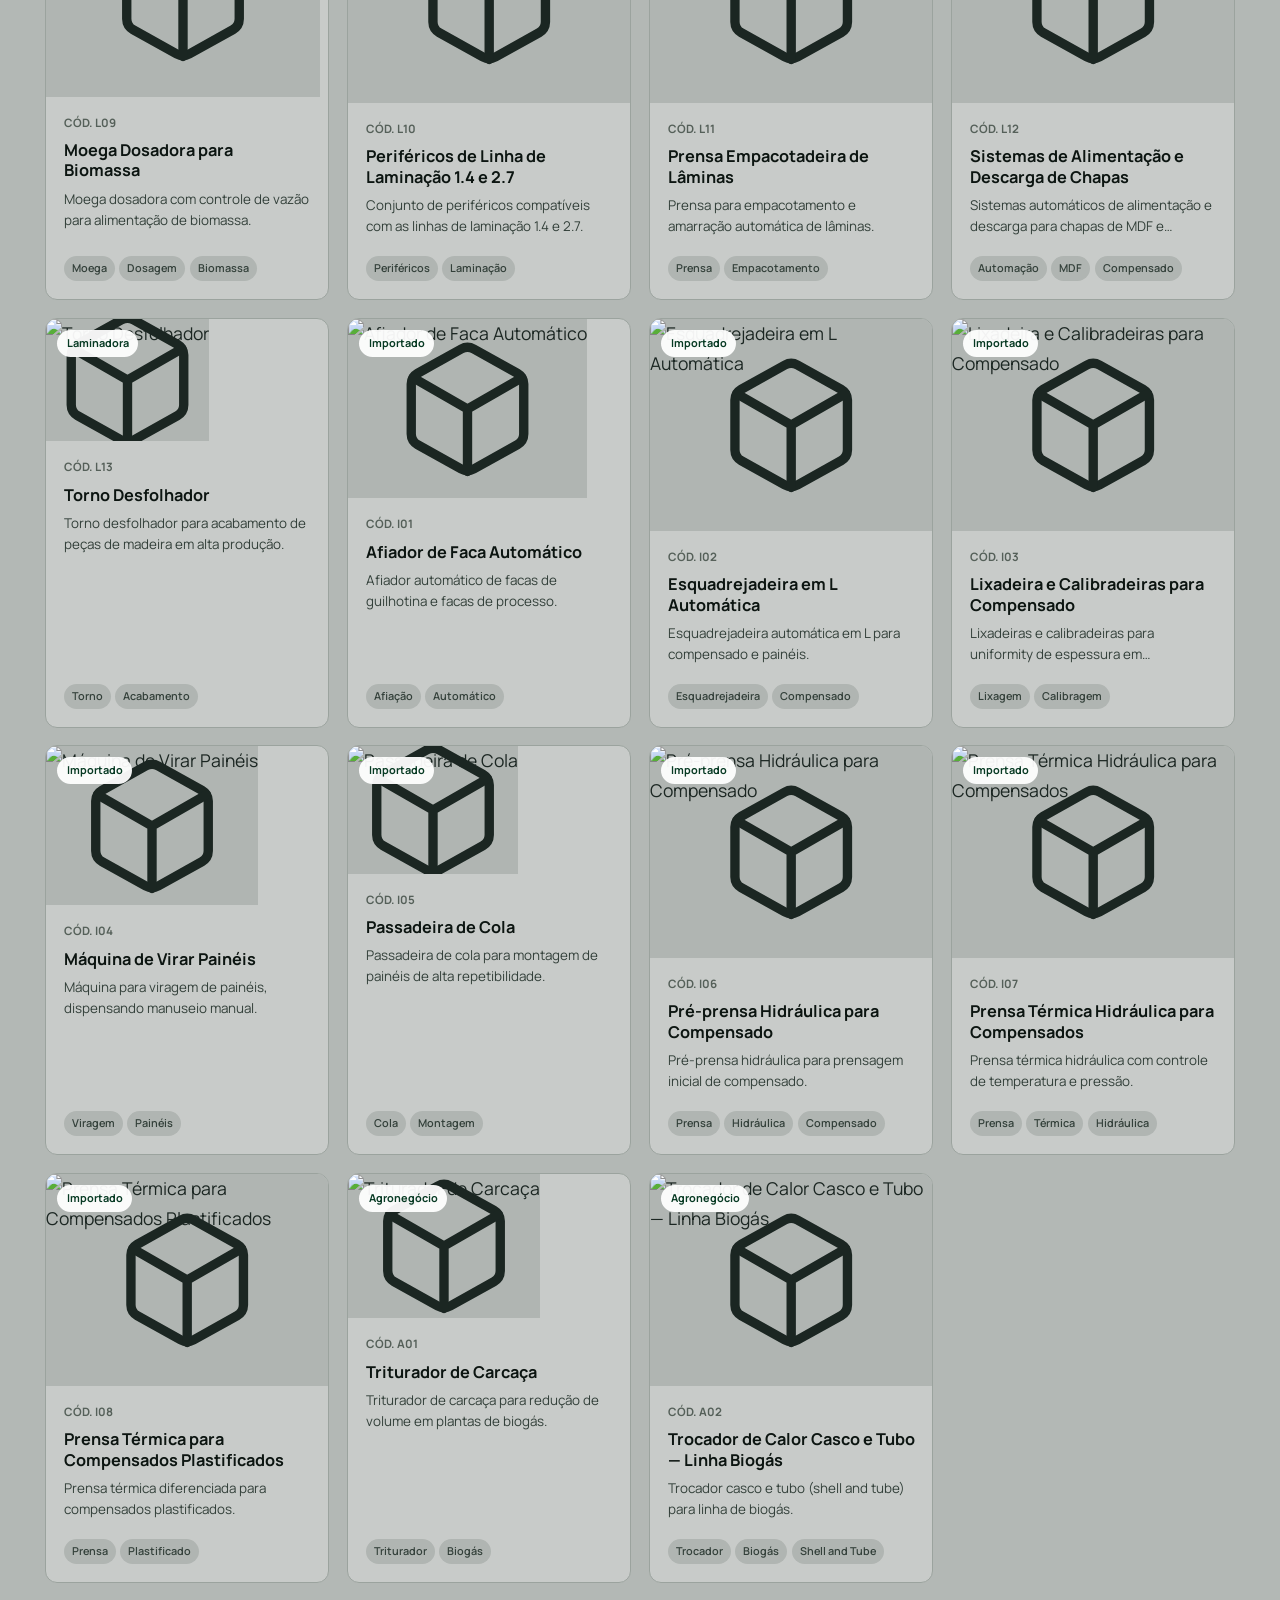
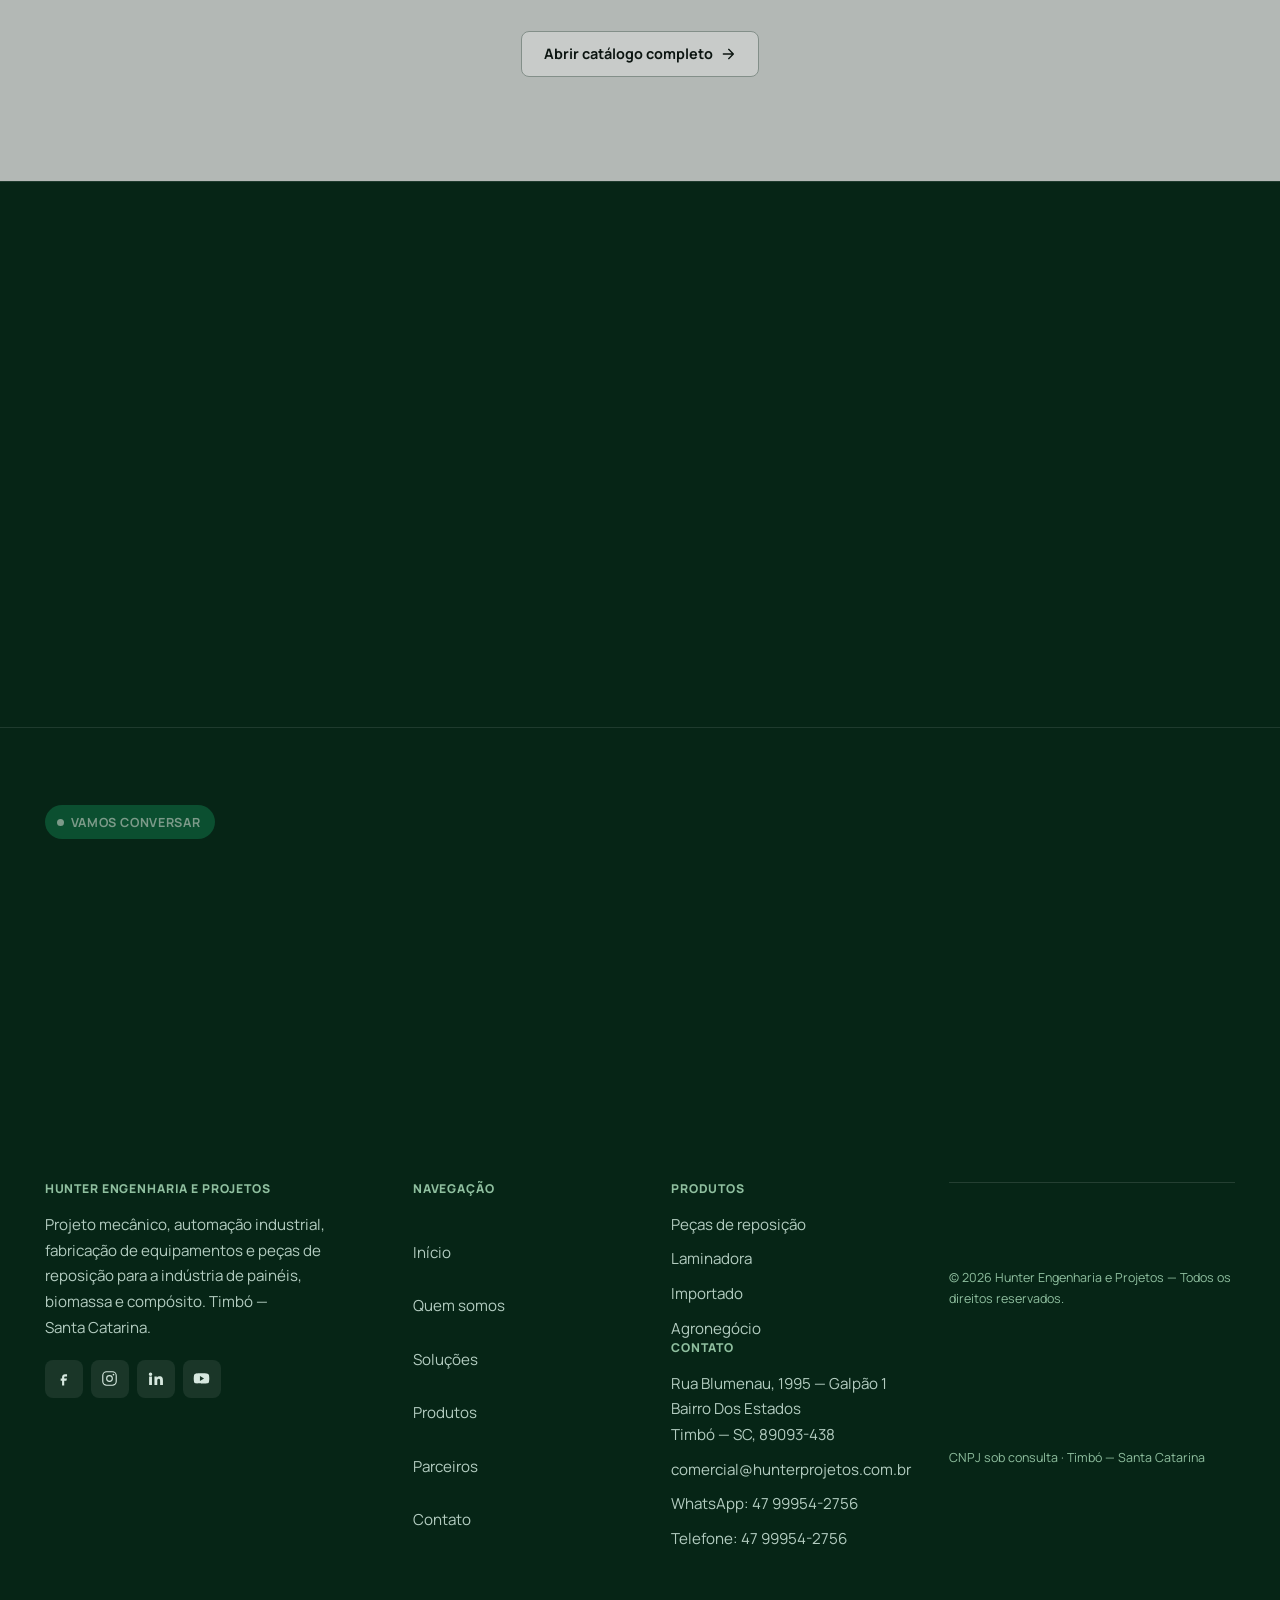
==== commit 1eb7dcc7: "3D carrega sem alterar a CSP; enquadramento por percentis O Worker do Draco nao rodava no navegador " ====
--- a/index.html
+++ b/index.html
@@ -2,13 +2,7 @@
 <html lang="pt-BR">
 <head>
 <meta charset="utf-8">
-<meta http-equiv="Content-Security-Policy" content="default-src 'self'; script-src 'self'; worker-src 'self' blob:; font-src 'self'; style-src 'self' 'unsafe-inline'; img-src 'self' data: https://www.hunterprojetos.com.br; connect-src 'self'; frame-src https://www.google.com; base-uri 'none'; form-action 'none'; object-src 'none'">
-<!--
-  A CSP acima precisa de worker-src blob: porque o decodificador Draco do three
-  roda num Worker criado a partir de um Blob. Sem essa diretiva o modelo nunca
-  carrega._blob: e restrito ao proprio script do site -- nada externo entra.
-  As demais paginas do site mantem a CSP original.
--->
+<meta http-equiv="Content-Security-Policy" content="default-src 'self'; script-src 'self'; font-src 'self'; style-src 'self' 'unsafe-inline'; img-src 'self' data: https://www.hunterprojetos.com.br; connect-src 'self'; frame-src https://www.google.com; base-uri 'none'; form-action 'none'; object-src 'none'">
 <meta name="viewport" content="width=device-width, initial-scale=1">
 <title>Hunter Engenharia e Projetos — Projetos, Automação e Linhas Industriais</title>
 <meta name="description" content="Engenharia, projetos e fabricação de linhas de laminação, máquinas importadas, automação industrial e peças de reposição. Hunter Engenharia e Projetos, Timbó — SC.">
@@ -501,7 +495,6 @@
 <script src="assets/js/main.js"></script>
 <script src="assets/vendor/three/three.min.js" defer></script>
 <script src="assets/vendor/three/GLTFLoader.js" defer></script>
-<script src="assets/vendor/three/DRACOLoader.js" defer></script>
 <script src="assets/vendor/three/OrbitControls.js" defer></script>
 <script src="assets/js/hero3d.js" defer></script>
 </body>
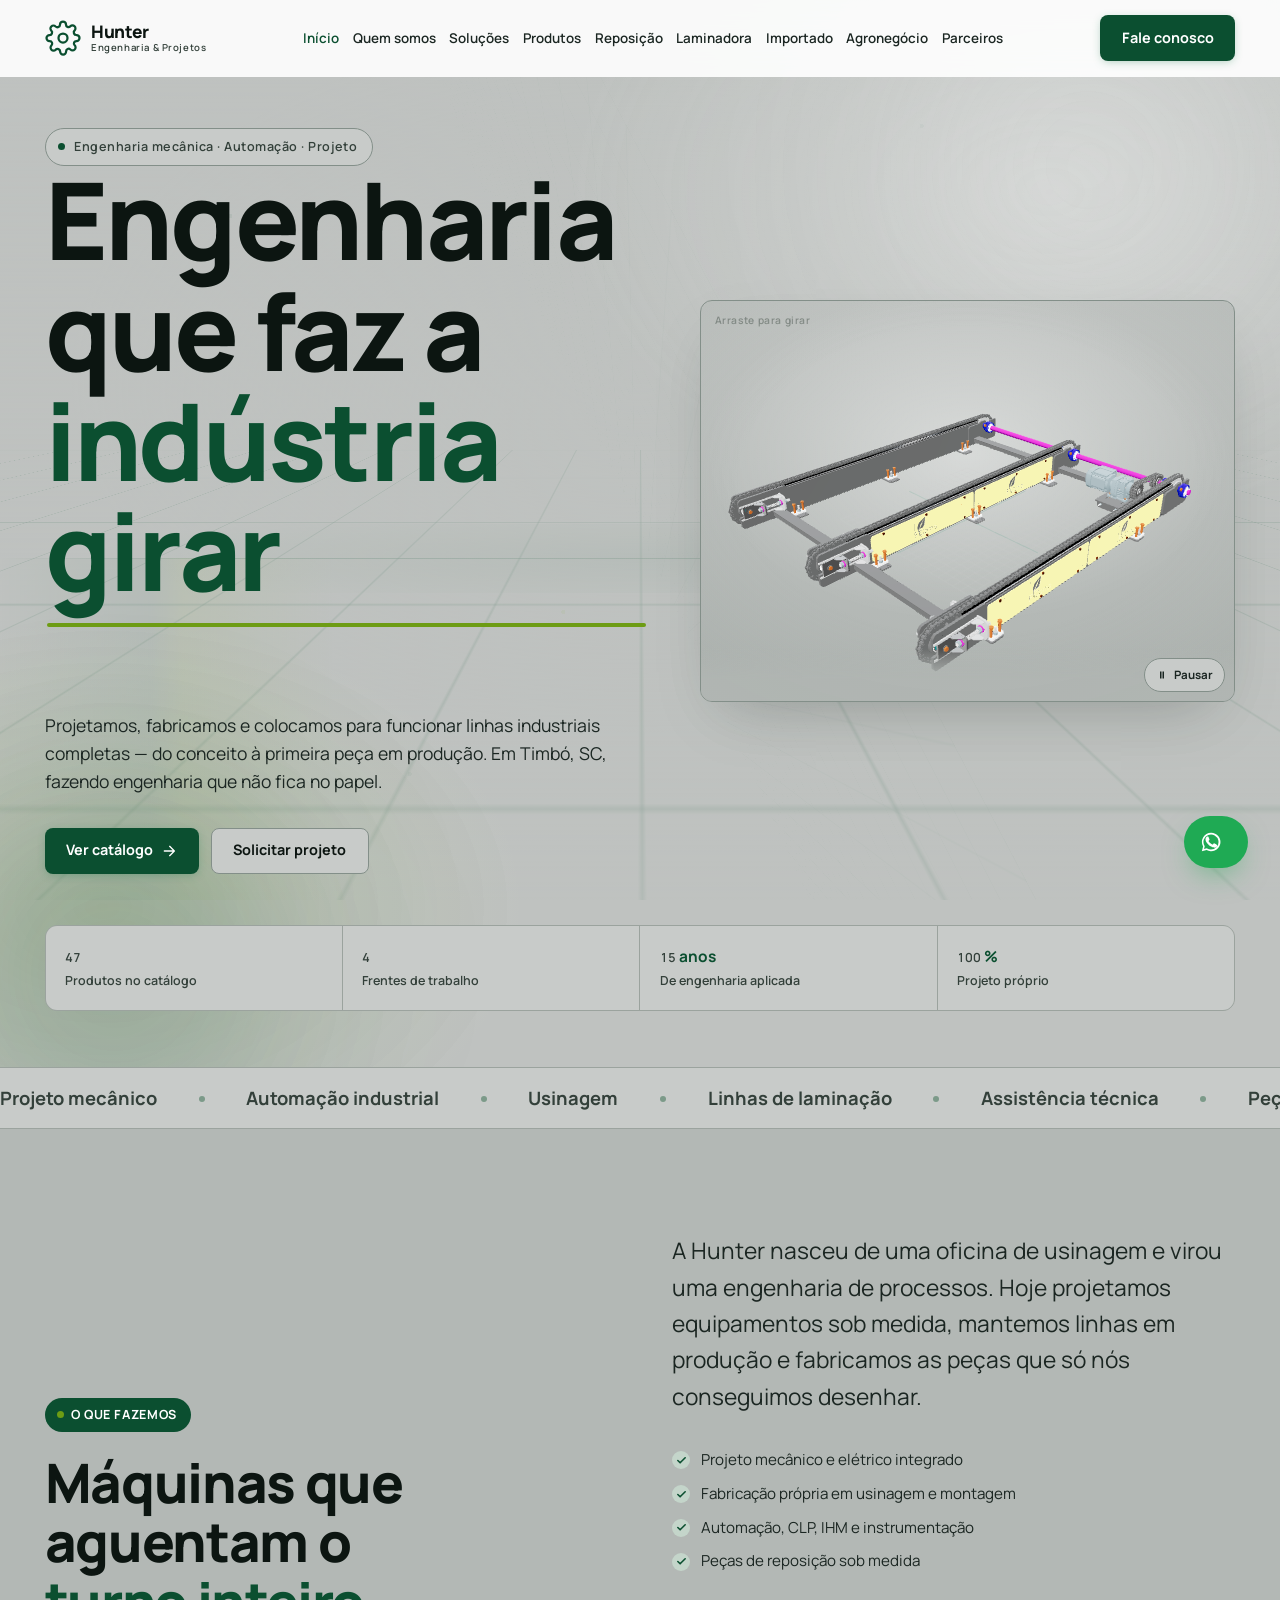
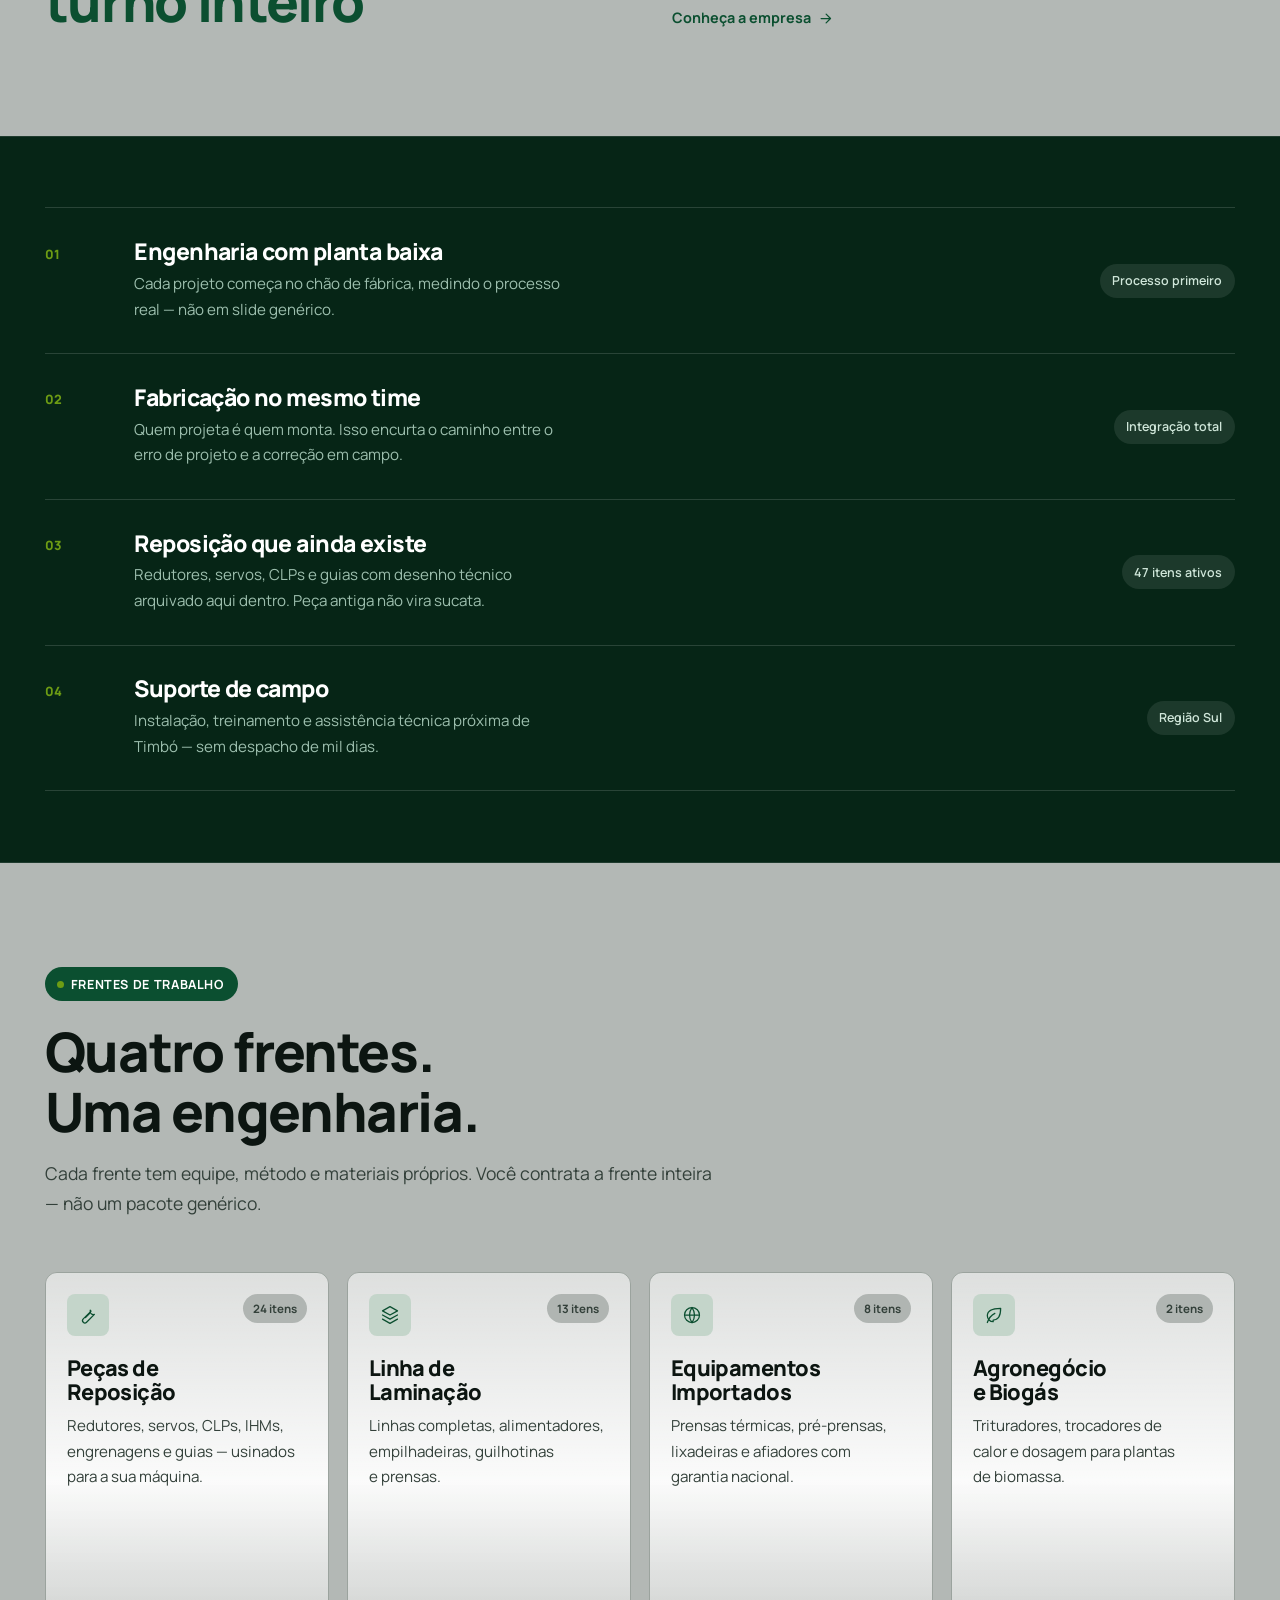
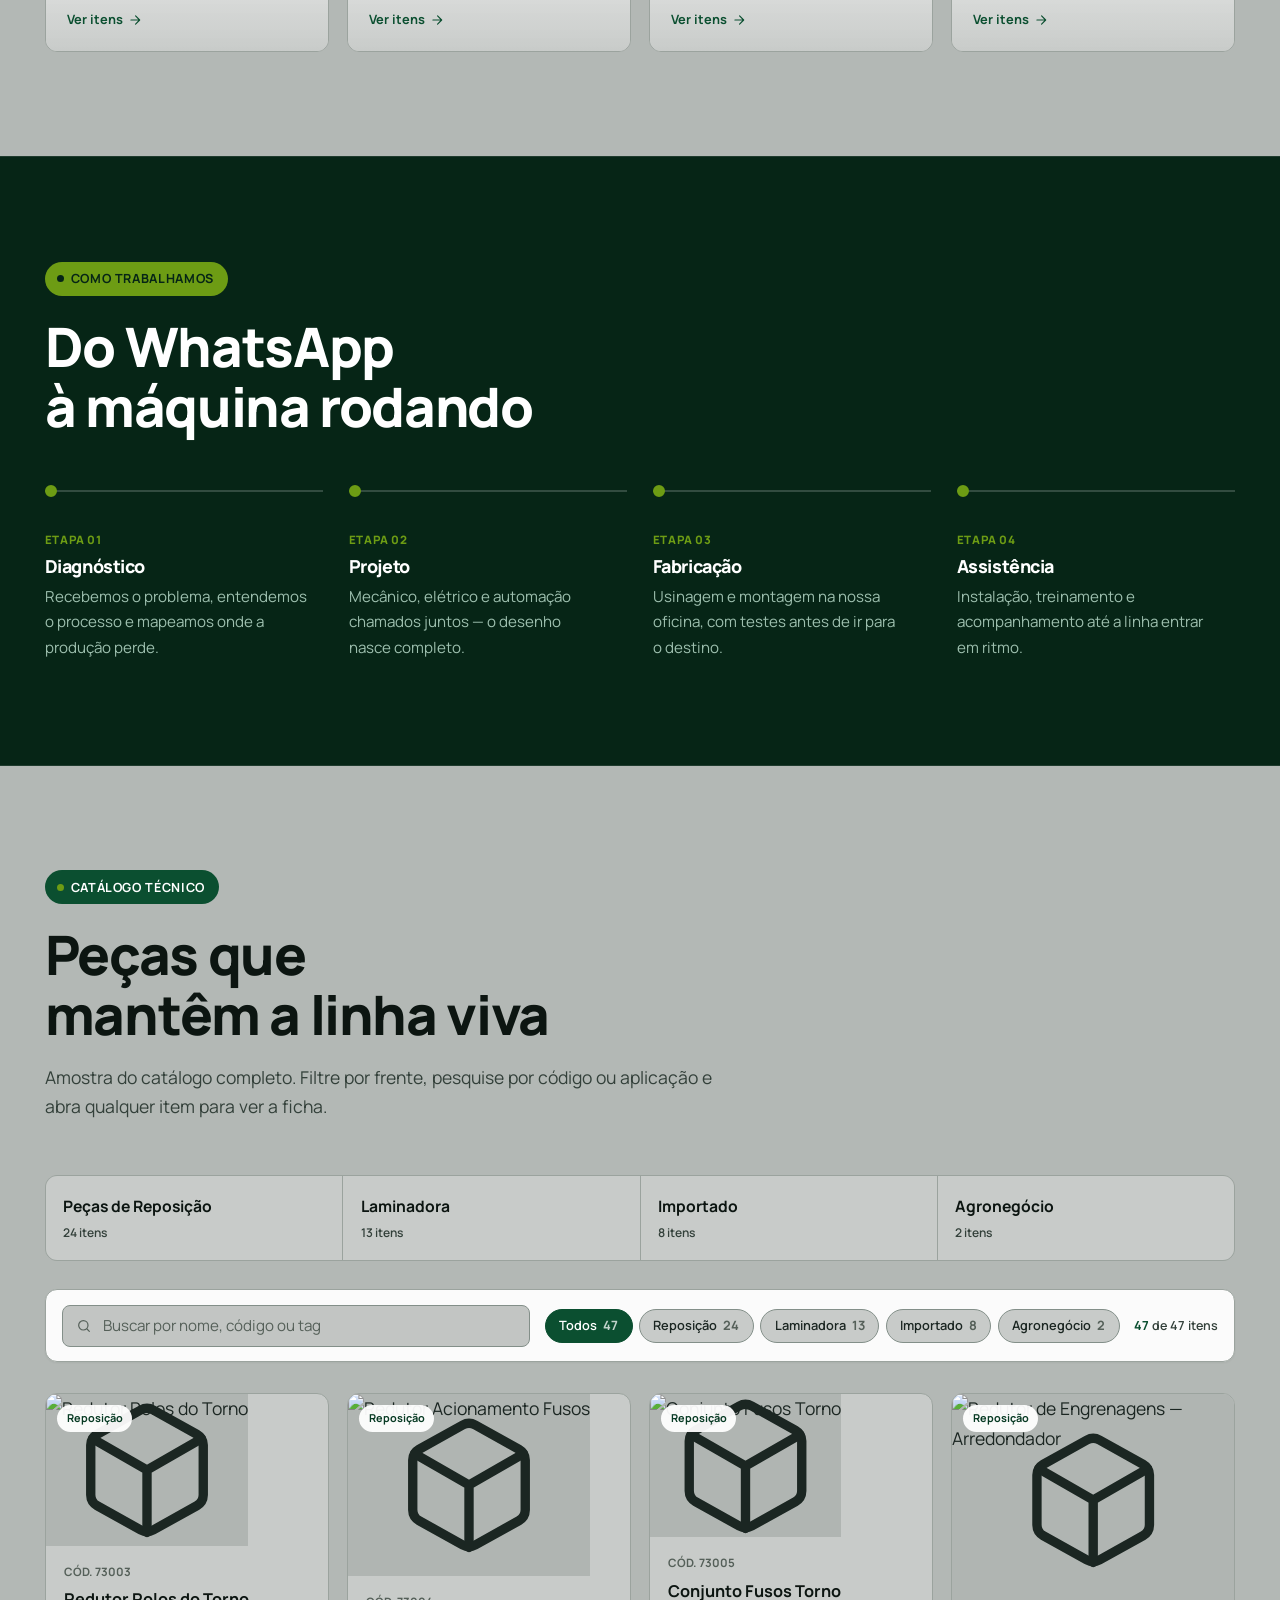
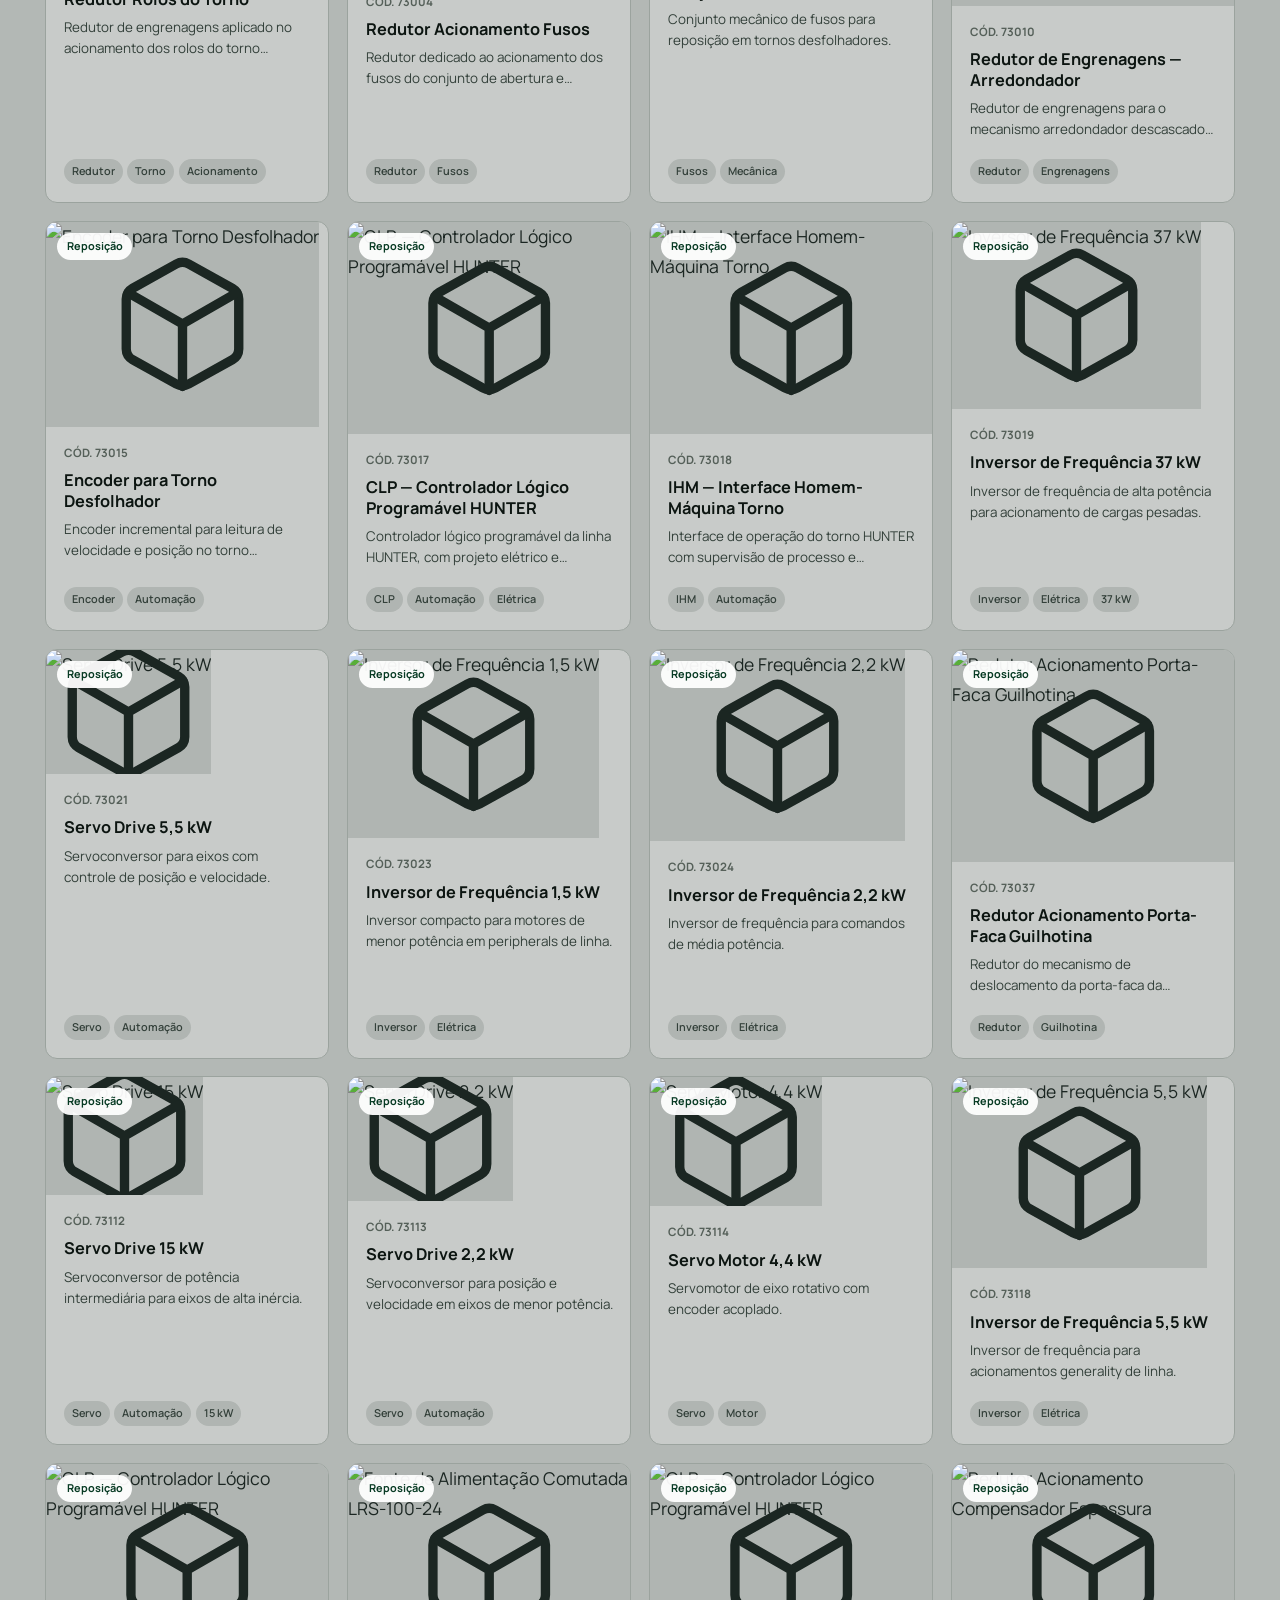
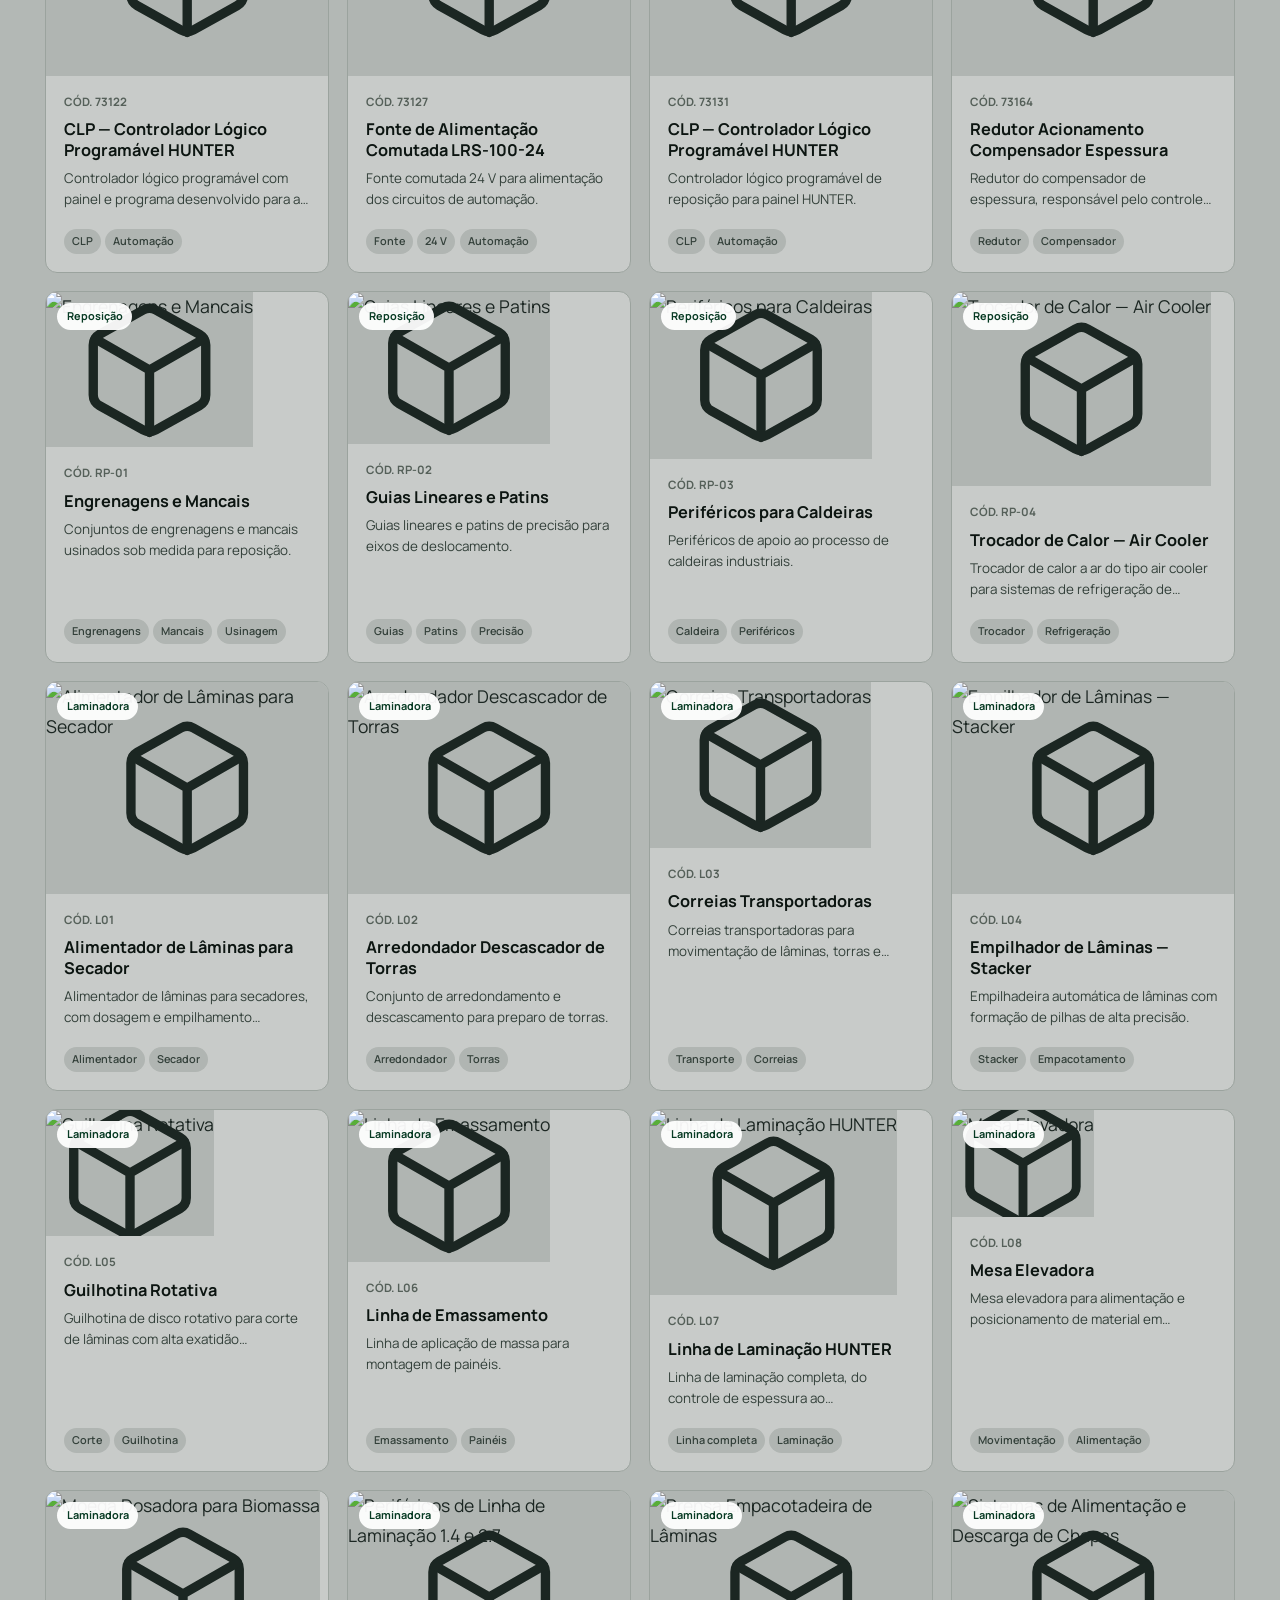
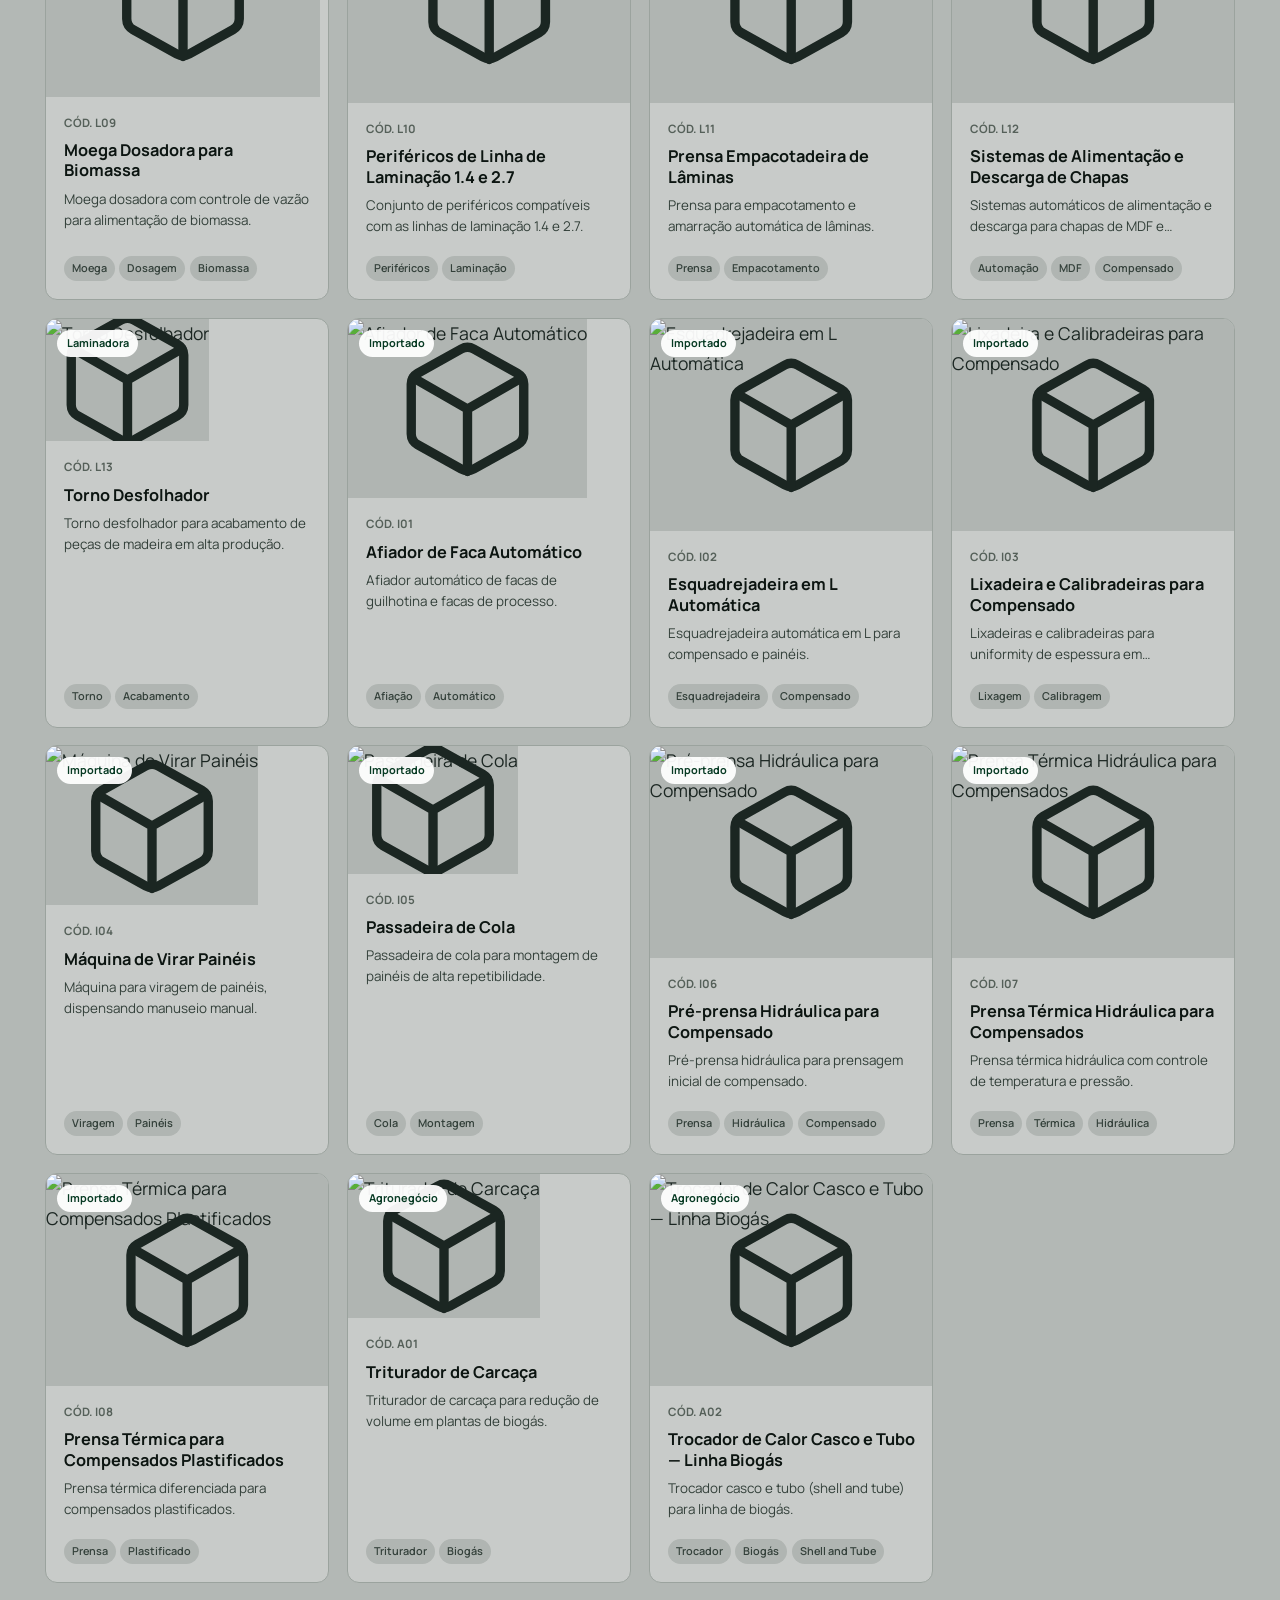
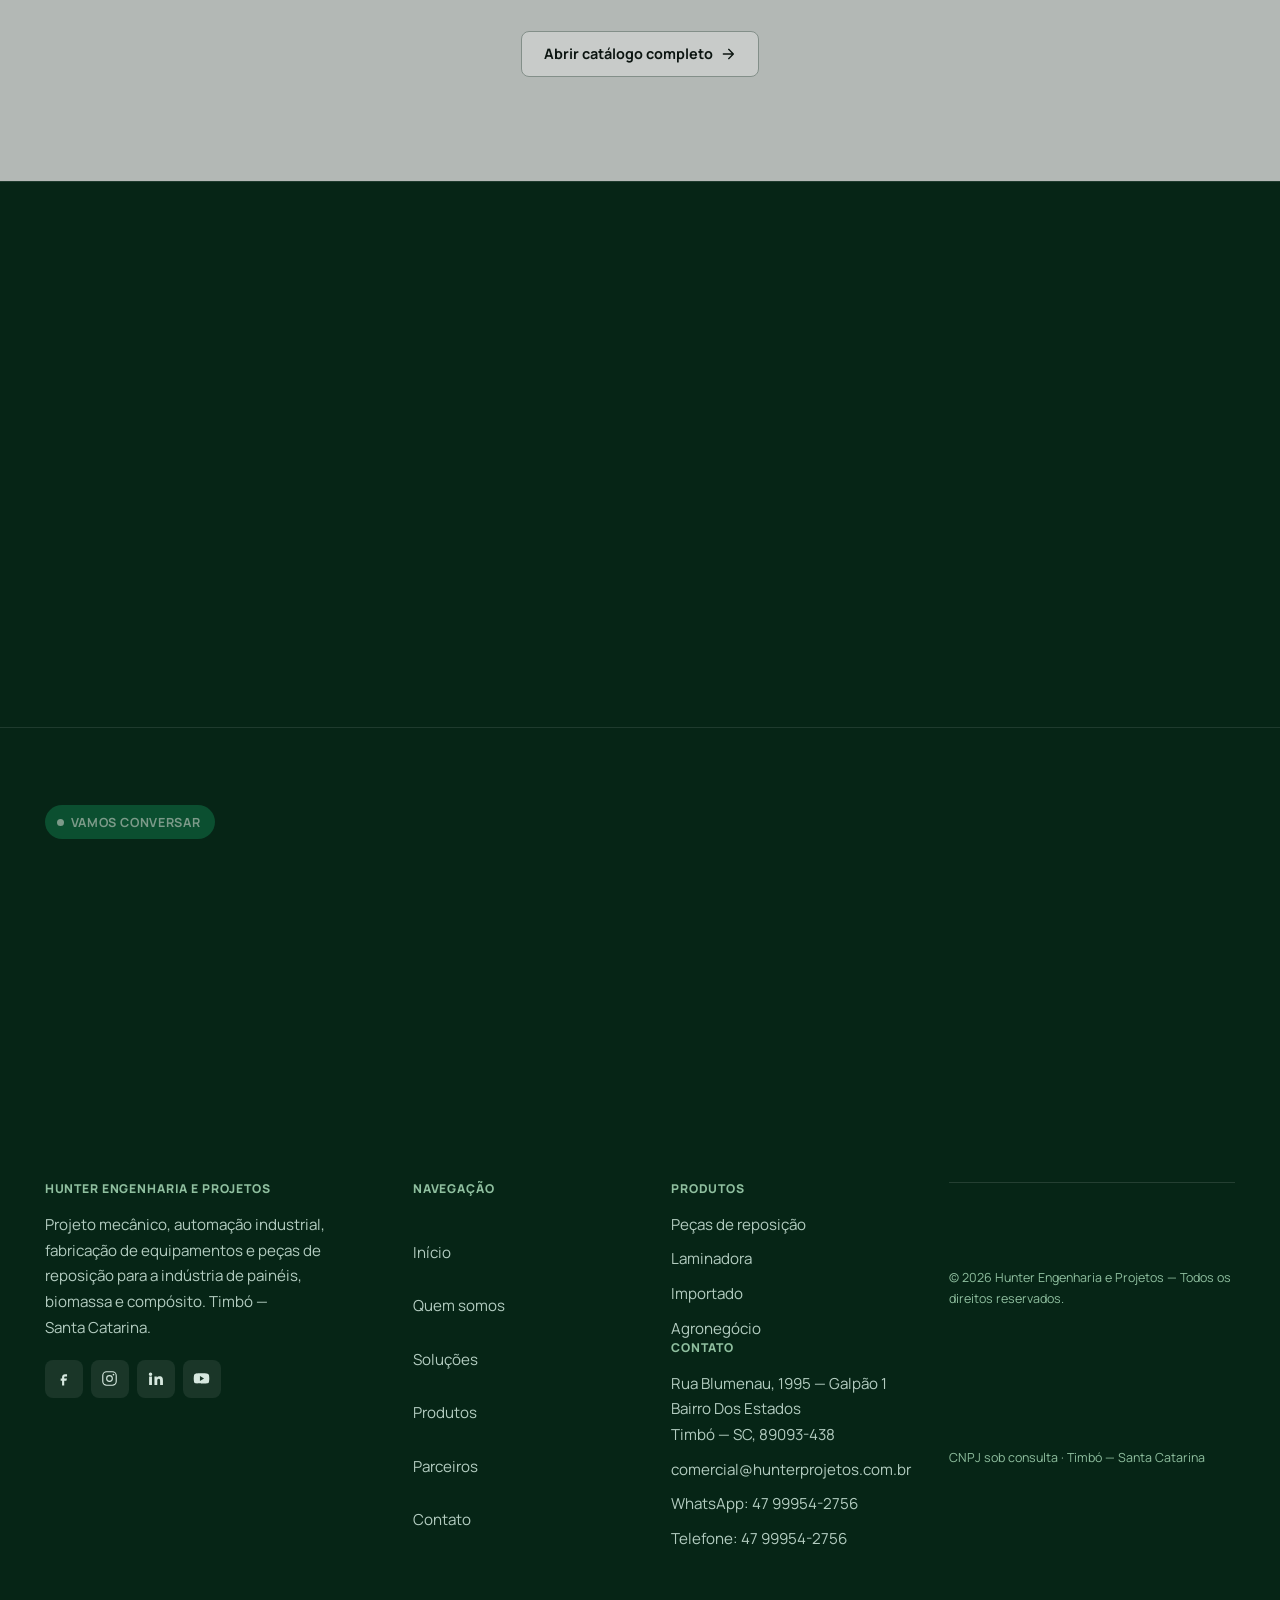
==== commit 1d689a77: "Modelo 3D original em Draco; sem CSP na home, como no site da Zico A versao simplificada (258 mil tr" ====
--- a/index.html
+++ b/index.html
@@ -2,7 +2,19 @@
 <html lang="pt-BR">
 <head>
 <meta charset="utf-8">
-<meta http-equiv="Content-Security-Policy" content="default-src 'self'; script-src 'self'; font-src 'self'; style-src 'self' 'unsafe-inline'; img-src 'self' data: https://www.hunterprojetos.com.br; connect-src 'self'; frame-src https://www.google.com; base-uri 'none'; form-action 'none'; object-src 'none'">
+<!--
+  SEM Content-Security-Policy nesta pagina, de proposito.
+
+  O modelo 3D do hero e o arquivo original em Draco, o mesmo do site da
+  Tornaria Zico (1,28 mil triangulos, 6,7 MB). O decodificador Draco do three
+  roda num Worker criado a partir de um Blob, e nenhuma CSP restritiva testada
+  deixou esse Worker passar -- com worker-src a pagina continuava travada em
+  "Carregando modelo 3D".
+
+  ATENCAO: esta e a unica pagina do site sem CSP. As demais mantem a restritiva
+  (default-src 'self'). Se a home passar a carregar conteudo externo de terceiros,
+  reintroduza aqui a CSP original e aceite que o hero 3D deixe de funcionar.
+-->
 <meta name="viewport" content="width=device-width, initial-scale=1">
 <title>Hunter Engenharia e Projetos — Projetos, Automação e Linhas Industriais</title>
 <meta name="description" content="Engenharia, projetos e fabricação de linhas de laminação, máquinas importadas, automação industrial e peças de reposição. Hunter Engenharia e Projetos, Timbó — SC.">
@@ -495,6 +507,7 @@
 <script src="assets/js/main.js"></script>
 <script src="assets/vendor/three/three.min.js" defer></script>
 <script src="assets/vendor/three/GLTFLoader.js" defer></script>
+<script src="assets/vendor/three/DRACOLoader.js" defer></script>
 <script src="assets/vendor/three/OrbitControls.js" defer></script>
 <script src="assets/js/hero3d.js" defer></script>
 </body>
